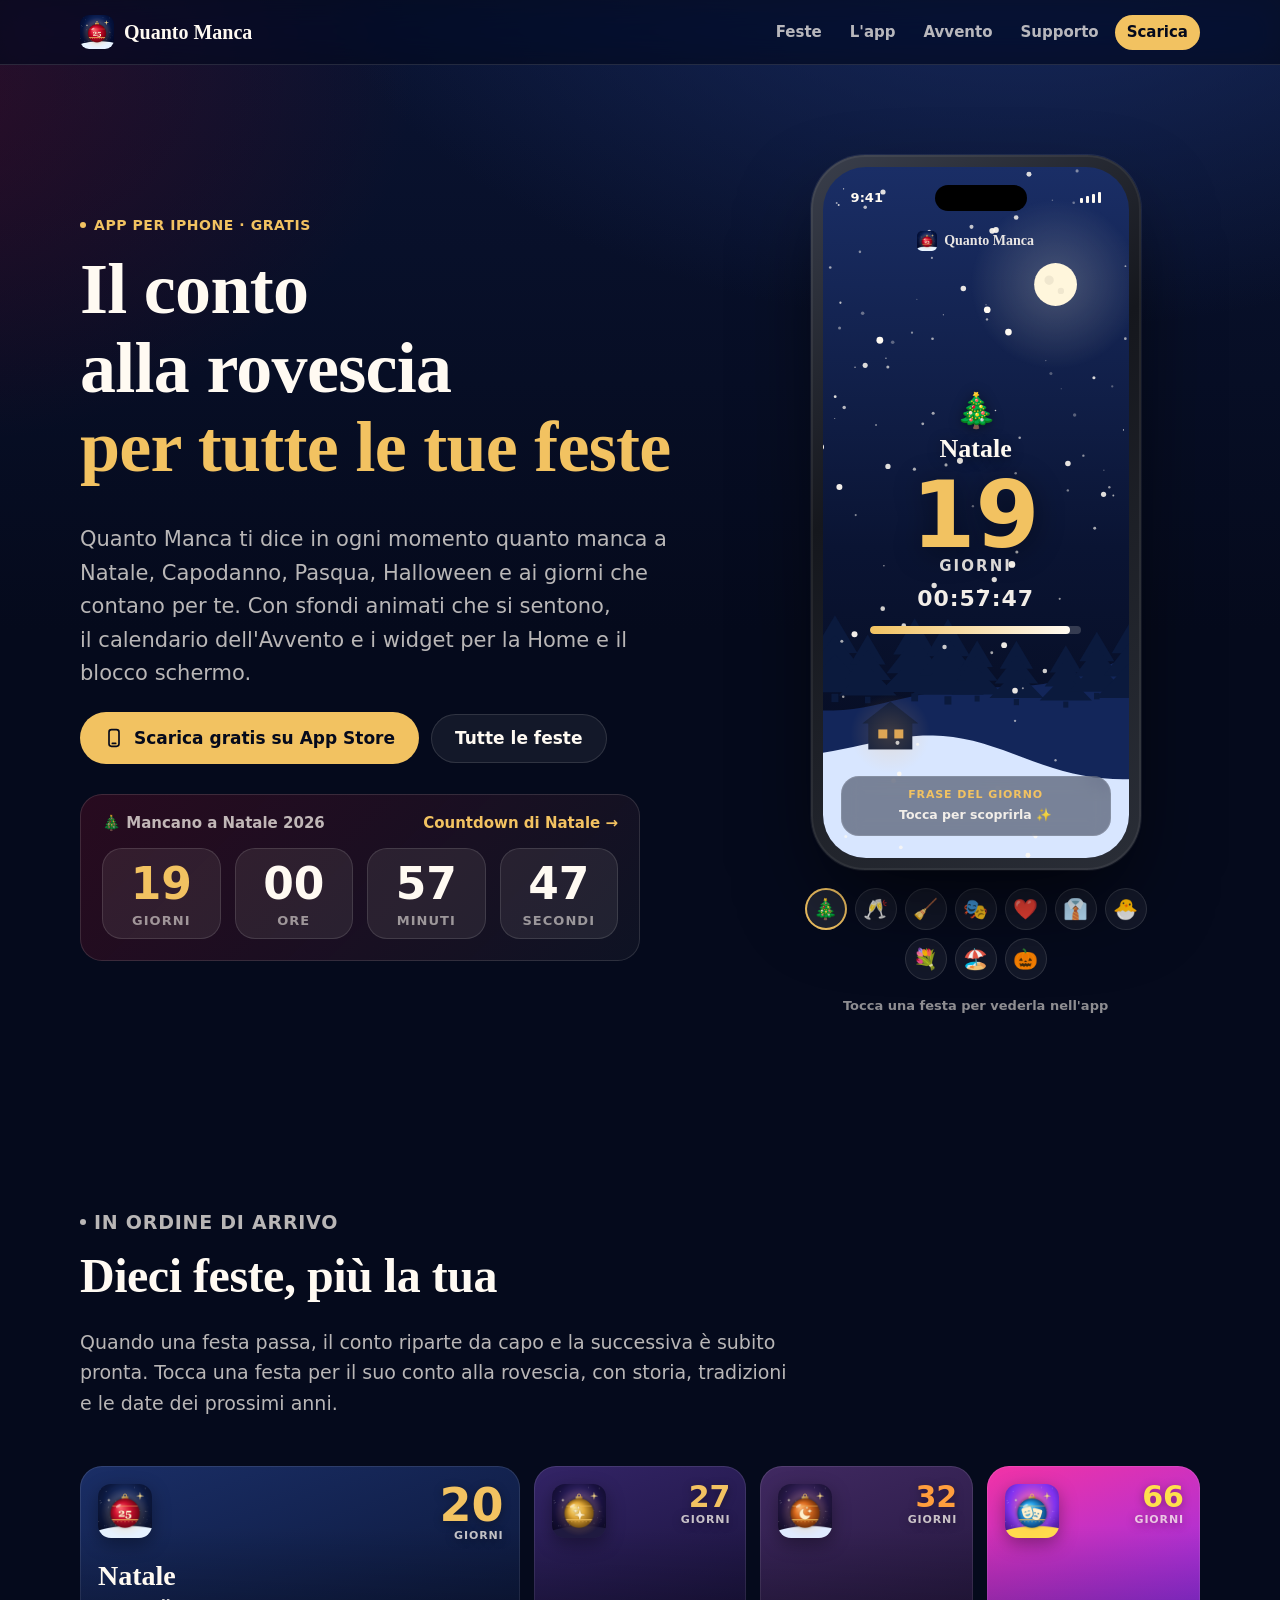
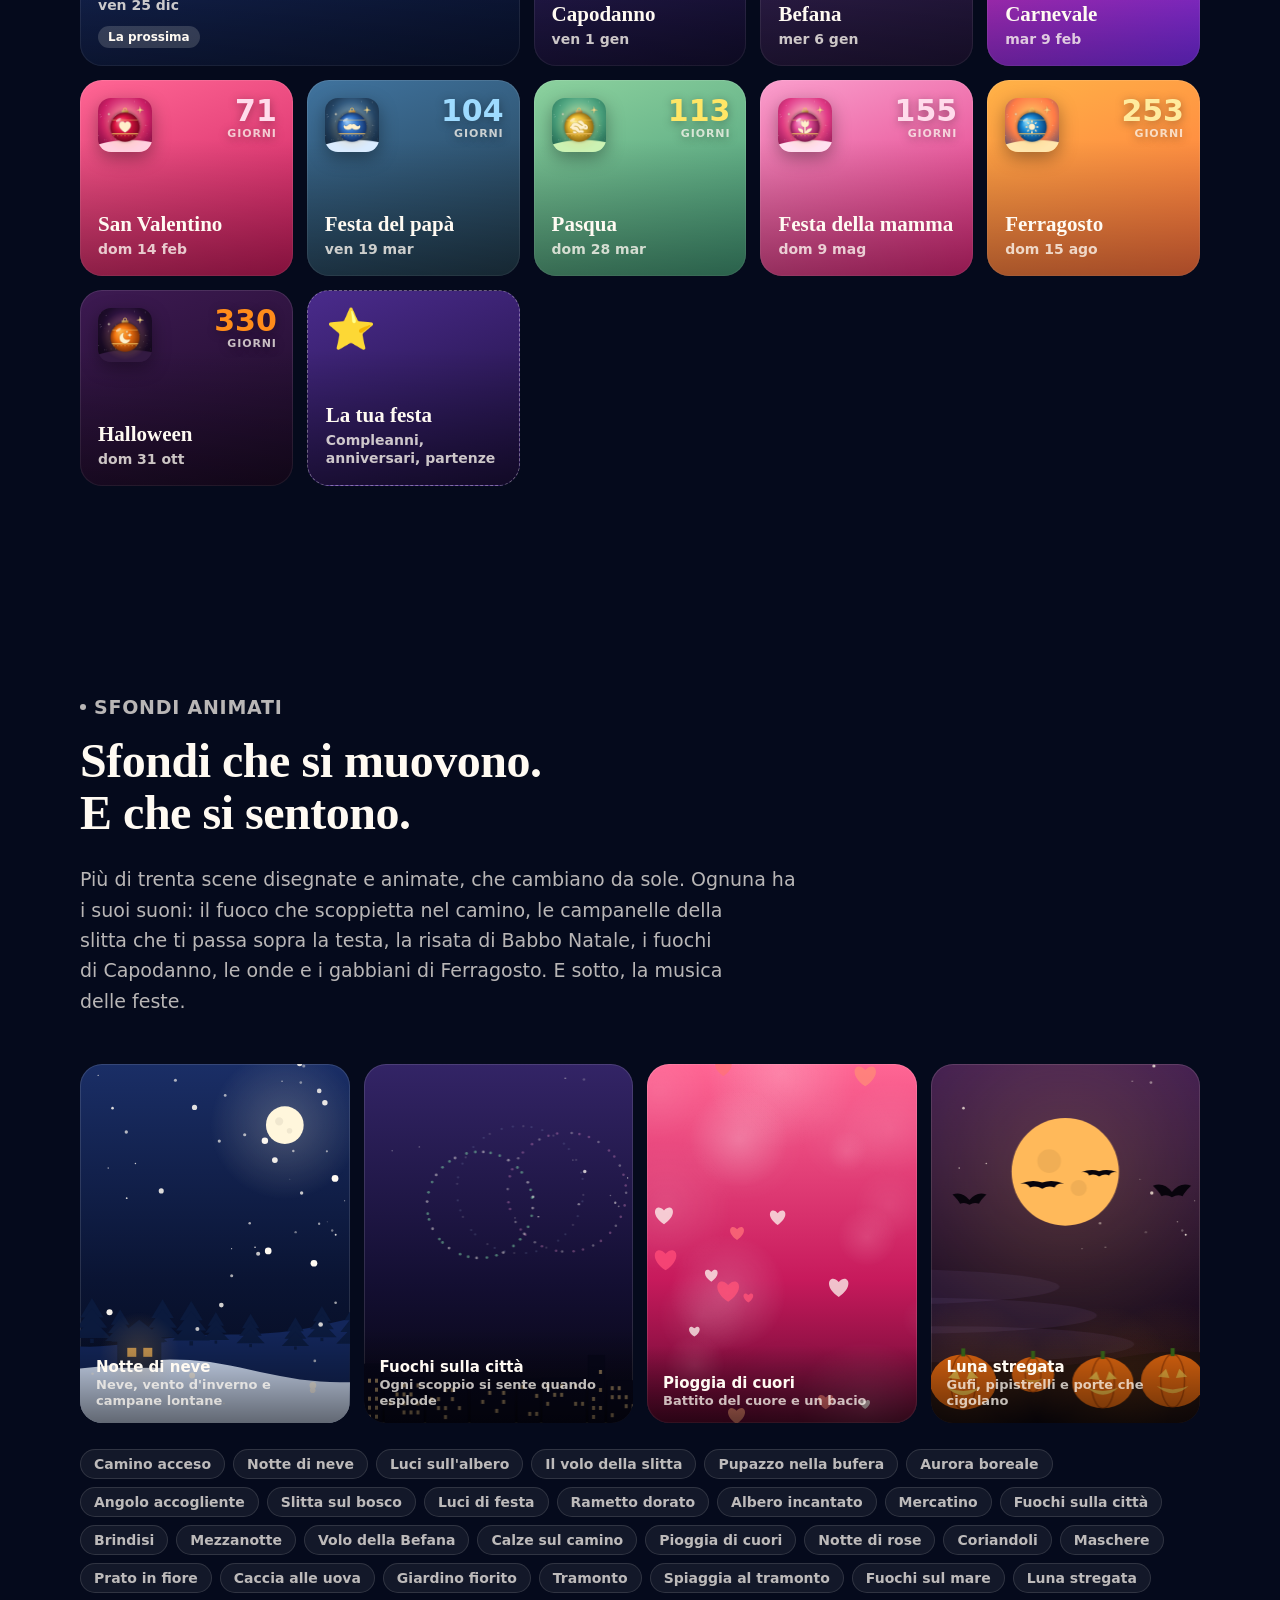
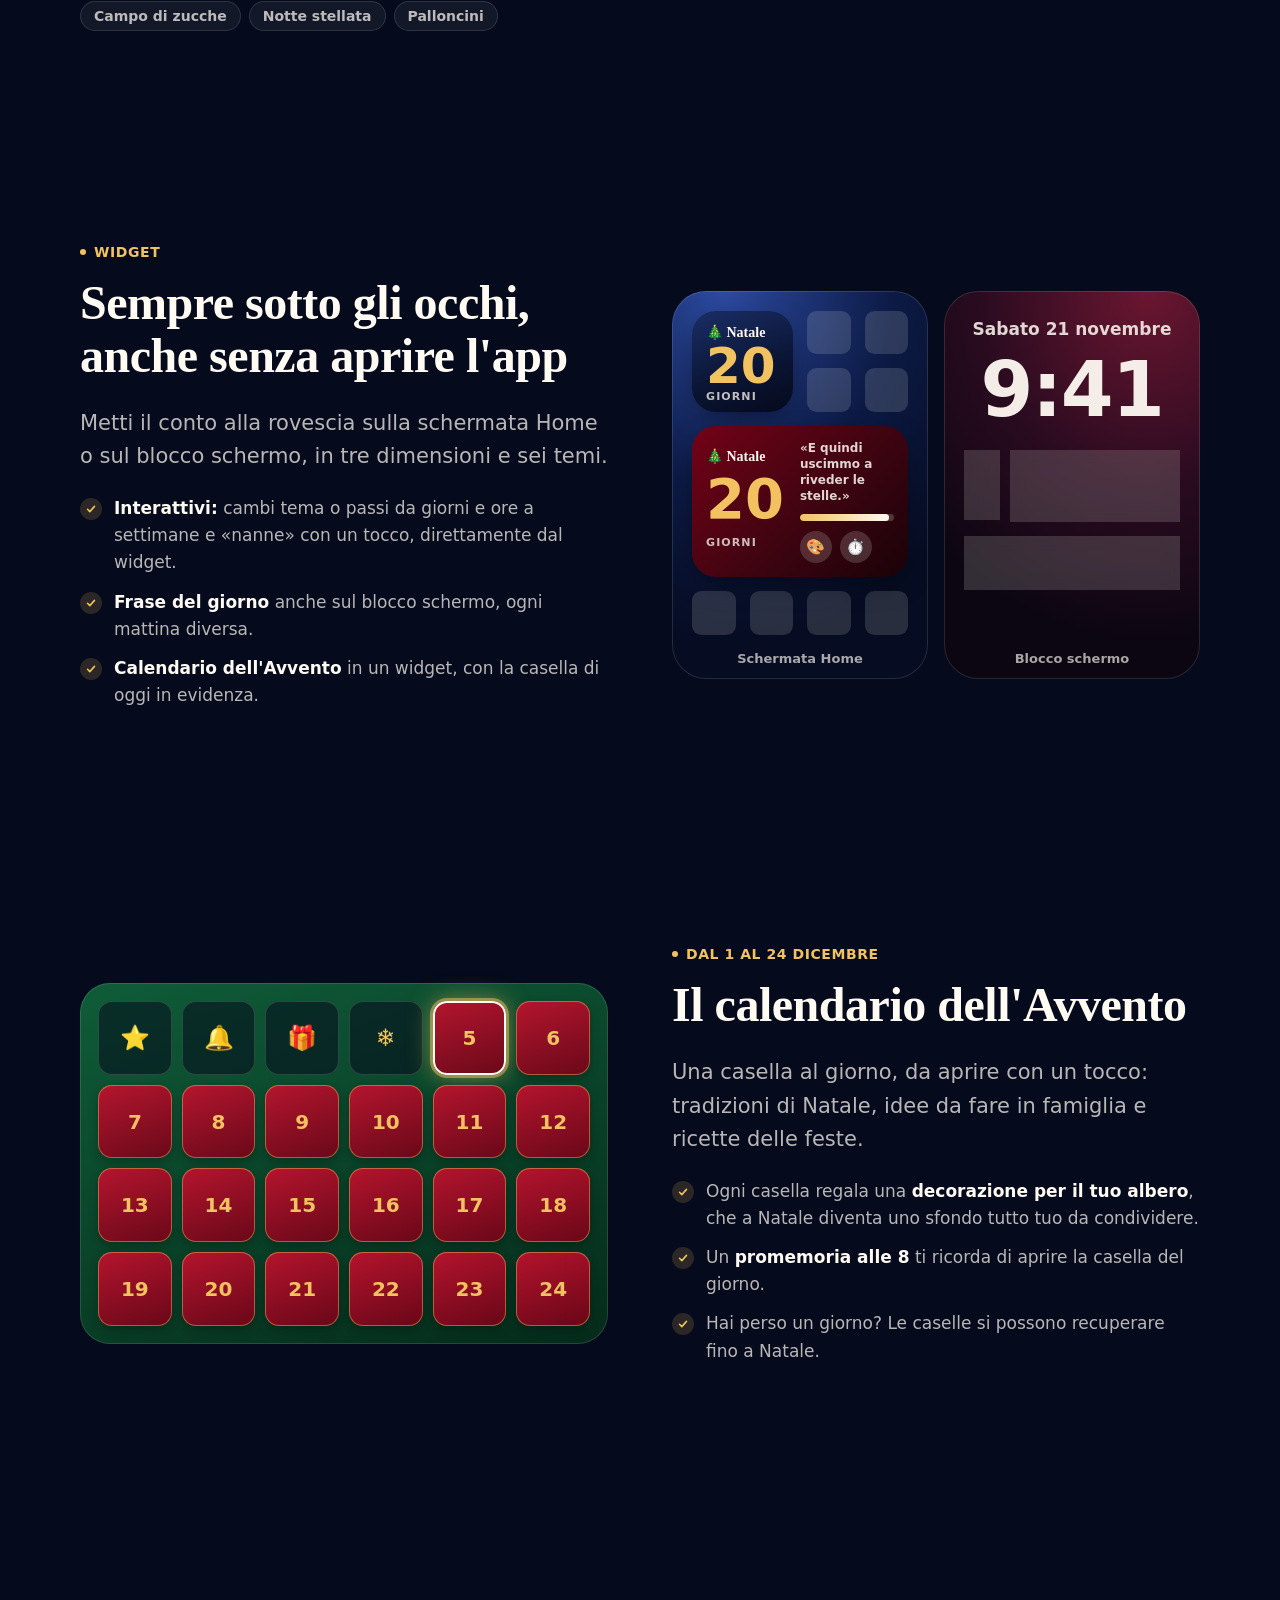
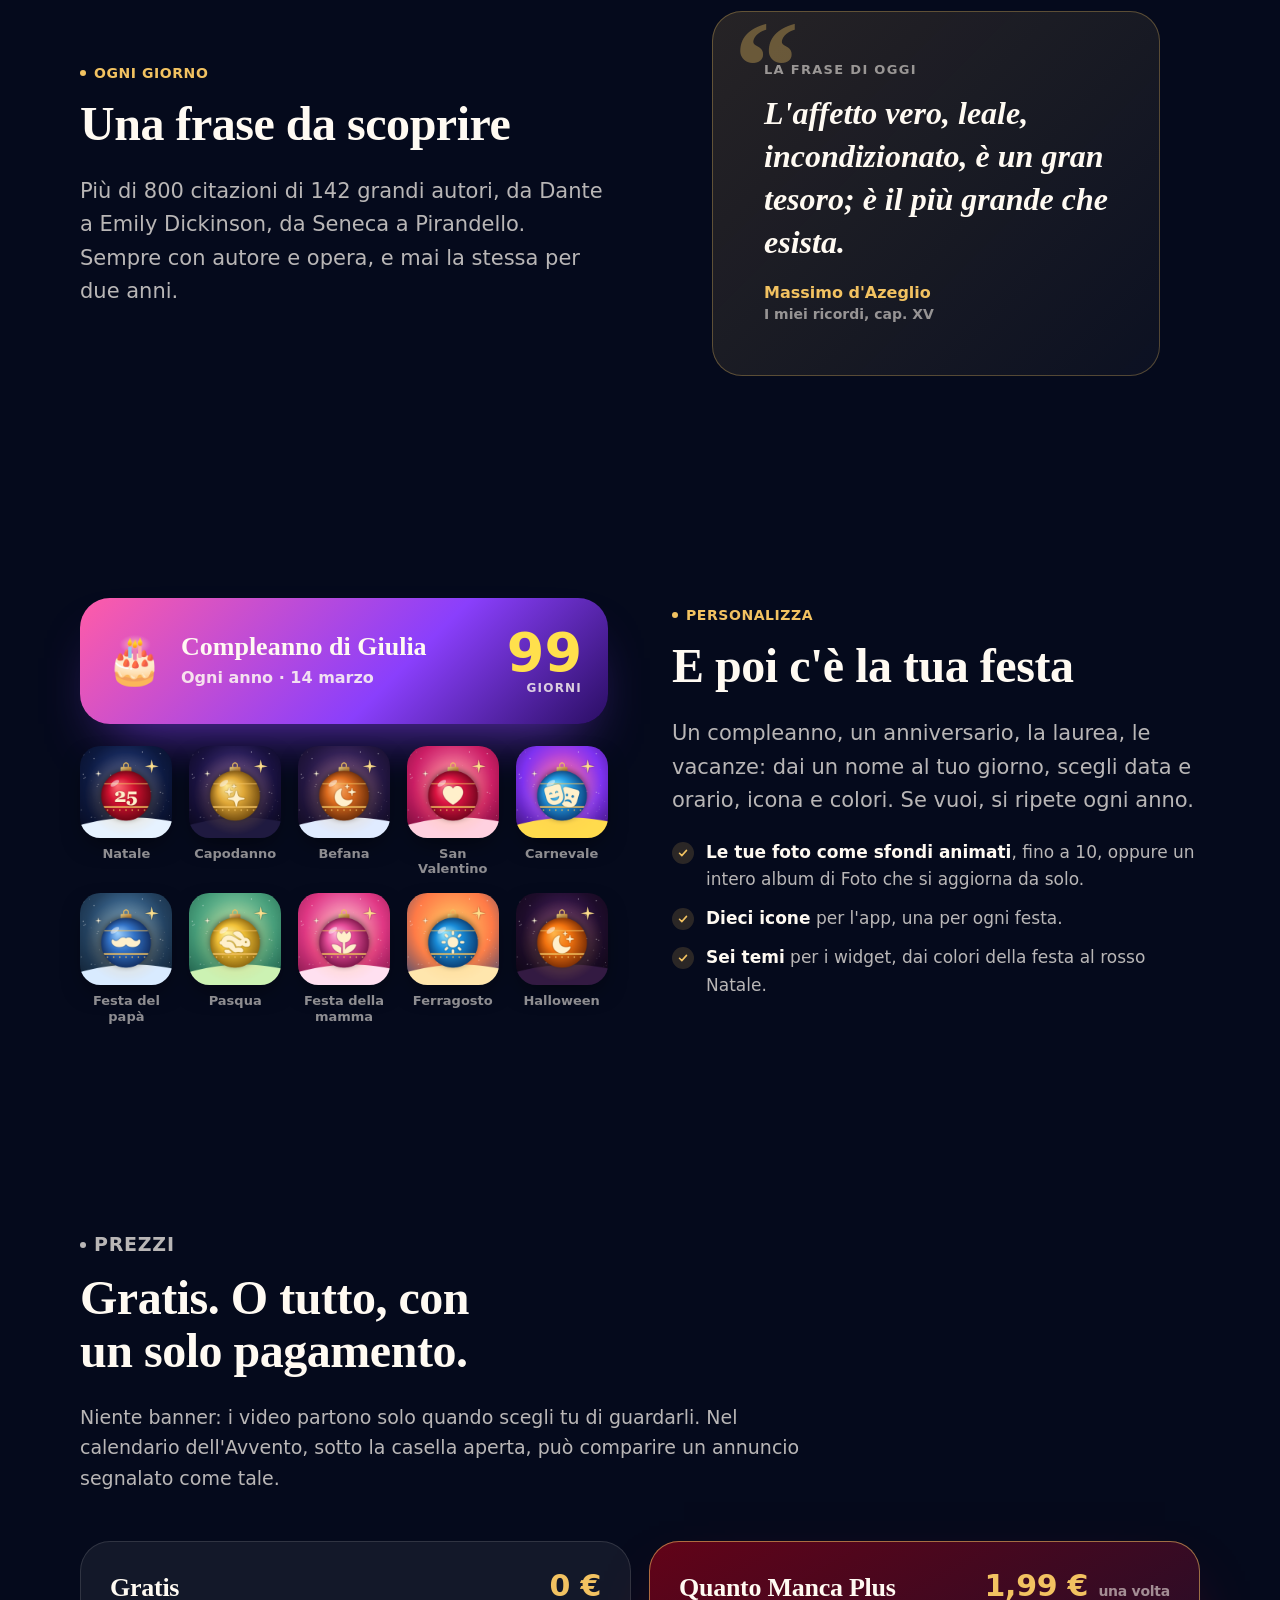
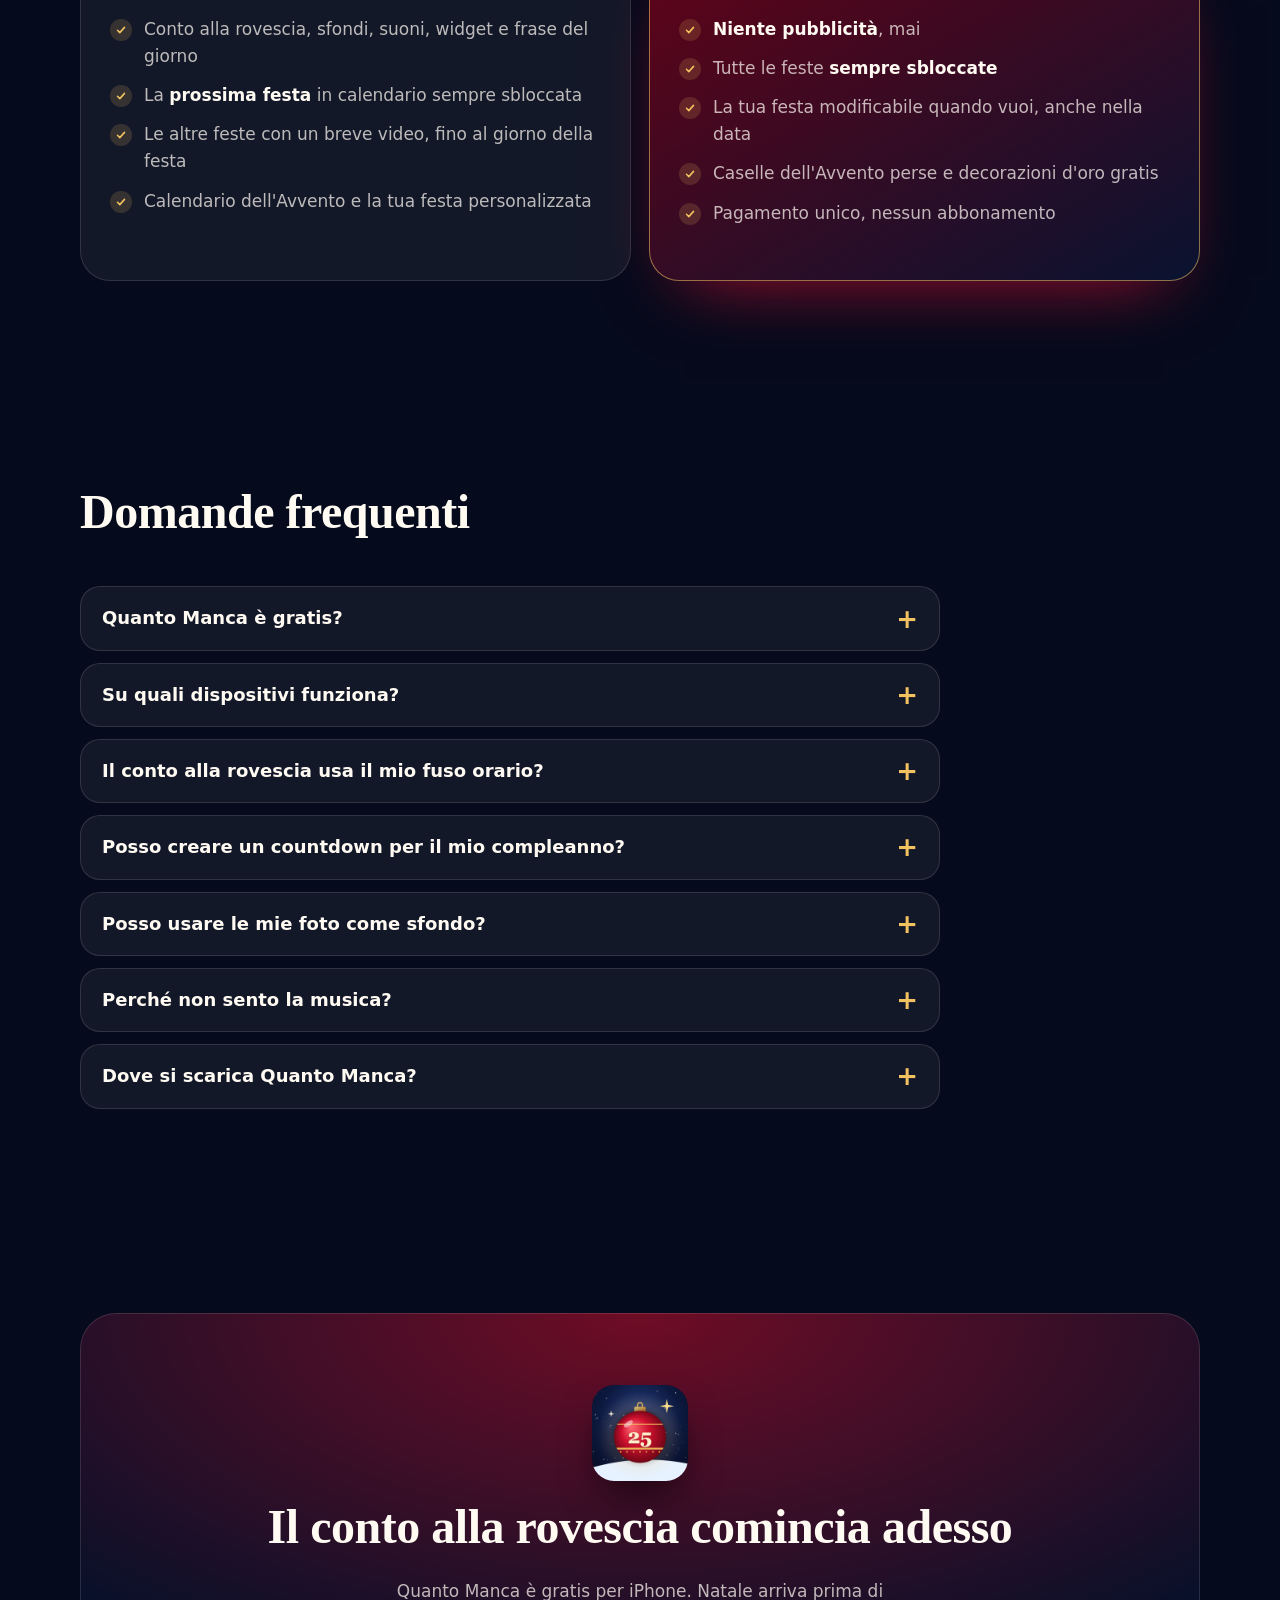
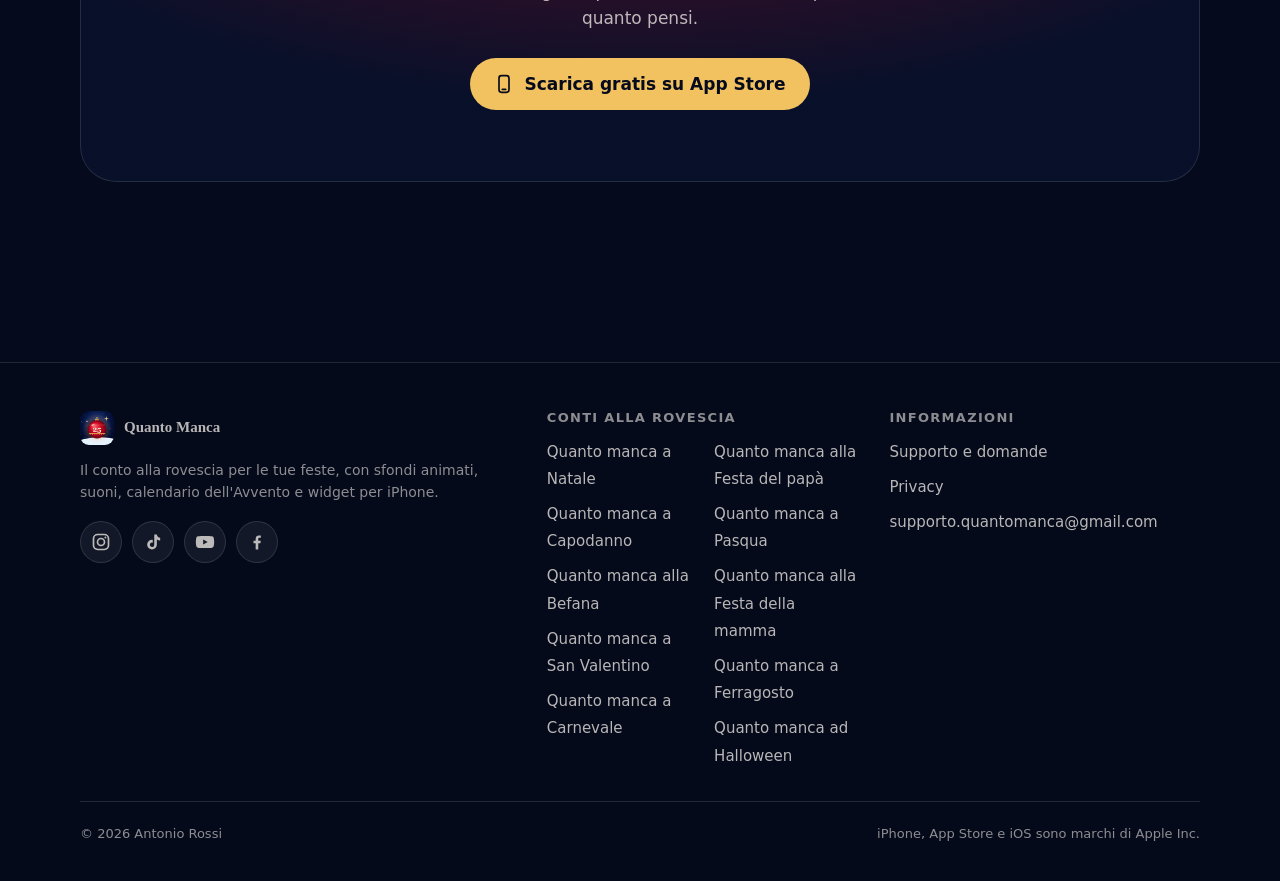
==== index.html @ b4b97dbb "Aggiorna le date delle feste" ====
<!doctype html>
<html lang="it" class="no-js">
<head>
<meta charset="utf-8">
<meta name="viewport" content="width=device-width, initial-scale=1, viewport-fit=cover">
<title>Quanto Manca – Il countdown per Natale e le feste, per iPhone</title>
<meta name="description" content="Quanto manca a Natale? Il conto alla rovescia live per Natale e le tue feste, con sfondi animati, calendario dell&#x27;Avvento e widget per iPhone.">
<link rel="canonical" href="https://quantomanca.github.io/">
<meta name="robots" content="index, follow, max-image-preview:large">
<meta name="author" content="Antonio Rossi">
<meta name="theme-color" content="#0A1433">
<meta name="apple-itunes-app" content="app-id=6830202016">
<meta name="google-site-verification" content="HgXmCohtSAiCg1BIhbC1oZsY2eEsGnpHBuj6DyZ_4ww">
<meta property="og:type" content="website">
<meta property="og:site_name" content="Quanto Manca">
<meta property="og:locale" content="it_IT">
<meta property="og:title" content="Quanto Manca – Il countdown per Natale e le feste, per iPhone">
<meta property="og:description" content="Quanto manca a Natale? Il conto alla rovescia live per Natale e le tue feste, con sfondi animati, calendario dell&#x27;Avvento e widget per iPhone.">
<meta property="og:url" content="https://quantomanca.github.io/">
<meta property="og:image" content="https://quantomanca.github.io/assets/og/home.jpg">
<meta property="og:image:width" content="1200">
<meta property="og:image:height" content="630">
<meta property="og:image:alt" content="Quanto Manca, il conto alla rovescia per le tue feste">
<meta name="twitter:card" content="summary_large_image">
<meta name="twitter:title" content="Quanto Manca – Il countdown per Natale e le feste, per iPhone">
<meta name="twitter:description" content="Quanto manca a Natale? Il conto alla rovescia live per Natale e le tue feste, con sfondi animati, calendario dell&#x27;Avvento e widget per iPhone.">
<meta name="twitter:image" content="https://quantomanca.github.io/assets/og/home.jpg">
<link rel="icon" href="/favicon.ico" sizes="48x48">
<link rel="icon" href="/assets/favicon-32.png" type="image/png" sizes="32x32">
<link rel="apple-touch-icon" href="/apple-touch-icon.png">
<link rel="manifest" href="/site.webmanifest">
<link rel="stylesheet" href="/assets/site.css?v=5">
<script src="/assets/site.js?v=5" defer></script>
<script type="application/ld+json">{"@context": "https://schema.org", "@type": "WebSite", "name": "Quanto Manca", "url": "https://quantomanca.github.io/", "inLanguage": "it-IT"}</script>
<script type="application/ld+json">{"@context": "https://schema.org", "@type": "Organization", "name": "Quanto Manca", "url": "https://quantomanca.github.io/", "logo": "https://quantomanca.github.io/assets/icons/app-512.png", "email": "supporto.quantomanca@gmail.com", "sameAs": ["https://www.instagram.com/quantomanca.app/", "https://www.tiktok.com/@quantomanca.app", "https://www.youtube.com/@quantomanca_app", "https://www.facebook.com/profile.php?id=61596268028960"]}</script>
<script type="application/ld+json">{"@context": "https://schema.org", "@type": "MobileApplication", "name": "Quanto Manca", "description": "Conto alla rovescia per Natale e tutte le feste, con sfondi animati e suoni, calendario dell'Avvento, frase del giorno e widget per la Home e il blocco schermo.", "operatingSystem": "iOS 17.0 o successivo", "applicationCategory": "LifestyleApplication", "inLanguage": "it", "image": "https://quantomanca.github.io/icon.png", "url": "https://quantomanca.github.io/", "author": {"@type": "Person", "name": "Antonio Rossi"}, "offers": {"@type": "Offer", "price": "0", "priceCurrency": "EUR"}, "downloadUrl": "https://apps.apple.com/it/app/quanto-manca-countdown-feste/id6830202016", "installUrl": "https://apps.apple.com/it/app/quanto-manca-countdown-feste/id6830202016"}</script>
<script type="application/ld+json">{"@context": "https://schema.org", "@type": "FAQPage", "mainEntity": [{"@type": "Question", "name": "Quanto Manca è gratis?", "acceptedAnswer": {"@type": "Answer", "text": "Sì. L'app si scarica gratis e la prossima festa in calendario è sempre sbloccata. Le altre feste si sbloccano con un breve video facoltativo, valido fino al giorno della festa. Con Quanto Manca Plus, a 1,99 € una volta sola, togli la pubblicità e sblocchi tutto per sempre."}}, {"@type": "Question", "name": "Su quali dispositivi funziona?", "acceptedAnswer": {"@type": "Answer", "text": "Su iPhone con iOS 17 o successivo, con i widget per la schermata Home e per il blocco schermo."}}, {"@type": "Question", "name": "Il conto alla rovescia usa il mio fuso orario?", "acceptedAnswer": {"@type": "Answer", "text": "Sì: il conto alla rovescia arriva alla mezzanotte del giorno di festa nel fuso orario del tuo iPhone, ovunque ti trovi. Lo stesso vale per i conti alla rovescia di questo sito."}}, {"@type": "Question", "name": "Posso creare un countdown per il mio compleanno?", "acceptedAnswer": {"@type": "Answer", "text": "Sì, con la tua festa personalizzata: scegli nome, data e, se vuoi, l'orario preciso, poi icona e colori. Può ripetersi ogni anno, perfetta per compleanni e anniversari."}}, {"@type": "Question", "name": "Posso usare le mie foto come sfondo?", "acceptedAnswer": {"@type": "Answer", "text": "Sì: puoi scegliere fino a 10 foto oppure un intero album di Foto, e decidere se far ruotare i tuoi sfondi, quelli dell'app o tutti insieme. Le foto restano sul tuo iPhone."}}, {"@type": "Question", "name": "Perché non sento la musica?", "acceptedAnswer": {"@type": "Answer", "text": "Quanto Manca rispetta l'interruttore silenzioso dell'iPhone: disattiva la modalità silenziosa e alza il volume. Musica e suoni si possono anche regolare dalle impostazioni dell'app."}}, {"@type": "Question", "name": "Dove si scarica Quanto Manca?", "acceptedAnswer": {"@type": "Answer", "text": "Quanto Manca è disponibile gratis su App Store per iPhone con iOS 17 o successivo: cerca «Quanto Manca» o usa il pulsante qui sopra."}}]}</script>
</head>
<body>
<a class="skip" href="#contenuto">Vai al contenuto</a>
<header class="site-header">
<div class="wrap">
<a class="logo" href="/" aria-label="Quanto Manca, pagina iniziale"><img src="/assets/icons/app-64.png" alt="" width="34" height="34">Quanto Manca</a>
<nav class="site-nav" aria-label="Principale">
<a href="/#feste">Feste</a>
<a href="/#app">L'app</a>
<a href="/#avvento">Avvento</a>
<a href="/supporto.html">Supporto</a>
<a class="nav-cta" href="/#scarica">Scarica</a>
</nav>
</div>
</header>
<main id="contenuto">
<section class="hero">
<div class="wrap">
<div>
<p class="eyebrow"><span class="dot"></span>App per iPhone · Gratis</p>
<h1>Il conto alla rovescia <span class="hl">per tutte le tue feste</span></h1>
<p class="lead">Quanto Manca ti dice in ogni momento quanto manca a Natale, Capodanno, Pasqua, Halloween e ai giorni che contano per te. Con sfondi animati che si sentono, il calendario dell'Avvento e i widget per la Home e il blocco schermo.</p>
<div class="btn-row" id="scarica"><a class="btn btn-primary " href="https://apps.apple.com/app/apple-store/id6830202016?pt=128950161&amp;ct=sito&amp;mt=8"><svg viewBox="0 0 24 24" aria-hidden="true"><rect x="6" y="2" width="12" height="20" rx="3" fill="none" stroke="currentColor" stroke-width="2"/><path d="M10 18.5h4" stroke="currentColor" stroke-width="2" stroke-linecap="round"/></svg>Scarica gratis su App Store</a><a class="btn btn-ghost" href="#feste">Tutte le feste</a></div>
<div class="hero-card" data-countdown="fixed:12:25" style="--accent:#F2C261">
<div class="hero-card-title"><span>🎄 Mancano a Natale <span data-next-year>2026</span></span><a href="/quanto-manca-a-natale/">Countdown di Natale →</a></div>
<div class="countdown" role="timer" aria-live="off">
<div class="unit"><span class="num" data-u="d">–</span><span class="lbl">giorni</span></div>
<div class="unit"><span class="num" data-u="h">–</span><span class="lbl">ore</span></div>
<div class="unit"><span class="num" data-u="m">–</span><span class="lbl">minuti</span></div>
<div class="unit"><span class="num" data-u="s">–</span><span class="lbl">secondi</span></div>
</div>
<p class="countdown-today">Buon Natale! 🎄</p>
</div>
</div>
<div class="hero-visual">
<div class="phone" data-phone data-countdown="fixed:12:25" style="--c1:#1A2E66;--c2:#0A1433;--c3:#050A1C;--accent:#F2C261">
<div class="phone-screen">
<canvas data-scene="snow" data-accent="#F2C261" aria-hidden="true"></canvas>
<div class="phone-ui" aria-hidden="true">
<div class="phone-status"><span>9:41</span><span class="island"></span><span class="bars"><i style="height:5px"></i><i style="height:7px"></i><i style="height:9px"></i><i style="height:11px"></i></span></div>
<div class="phone-brand"><img src="/assets/icons/app-64.png" alt="" width="20" height="20">Quanto Manca</div>
<div class="phone-holiday"><span class="em" data-demo-emoji>🎄</span><span data-demo-name>Natale</span></div>
<div class="phone-days" data-u="d">–</div>
<div class="phone-days-lbl">giorni</div>
<div class="phone-hms"><span data-u="h">00</span>:<span data-u="m">00</span>:<span data-u="s">00</span></div>
<div class="phone-bar"><i data-progress></i></div>
<div class="phone-quote"><b>Frase del giorno</b>Tocca per scoprirla ✨</div>
</div>
</div>
</div>
<div class="demo-chips" role="group" aria-label="Prova le feste">
<button type="button" data-demo="natale" aria-pressed="true" aria-label="Natale">🎄</button>
<button type="button" data-demo="capodanno" aria-pressed="false" aria-label="Capodanno">🥂</button>
<button type="button" data-demo="befana" aria-pressed="false" aria-label="Befana">🧹</button>
<button type="button" data-demo="carnevale" aria-pressed="false" aria-label="Carnevale">🎭</button>
<button type="button" data-demo="san-valentino" aria-pressed="false" aria-label="San Valentino">❤️</button>
<button type="button" data-demo="festa-del-papa" aria-pressed="false" aria-label="Festa del papà">👔</button>
<button type="button" data-demo="pasqua" aria-pressed="false" aria-label="Pasqua">🐣</button>
<button type="button" data-demo="festa-della-mamma" aria-pressed="false" aria-label="Festa della mamma">💐</button>
<button type="button" data-demo="ferragosto" aria-pressed="false" aria-label="Ferragosto">🏖️</button>
<button type="button" data-demo="halloween" aria-pressed="false" aria-label="Halloween">🎃</button>
</div>
<p class="demo-caption">Tocca una festa per vederla nell'app</p>
</div>
</div>
</section>

<section class="section" id="feste">
<div class="wrap">
<div class="section-head reveal">
<p class="eyebrow"><span class="dot"></span>In ordine di arrivo</p>
<h2>Dieci feste, più la tua</h2>
<p>Quando una festa passa, il conto riparte da capo e la successiva è subito pronta. Tocca una festa per il suo conto alla rovescia, con storia, tradizioni e le date dei prossimi anni.</p>
</div>
<div class="holiday-grid" data-sort>
<a class="holiday-card is-next" href="/quanto-manca-a-natale/" style="--c1:#1A2E66;--c2:#0A1433;--c3:#050A1C;--accent:#F2C261" data-rule="fixed:12:25">
<img src="/assets/icons/natale.png" alt="" width="54" height="54" loading="lazy">
<span class="hc-days" data-days-to="fixed:12:25"><span data-n>34</span><small data-l>giorni</small></span>
<span class="hc-name">Natale</span>
<span class="hc-date" data-date-of="fixed:12:25">ven 25 dic</span>
<span class="hc-badge">La prossima</span>
</a>
<a class="holiday-card" href="/quanto-manca-a-capodanno/" style="--c1:#332466;--c2:#140F33;--c3:#05050F;--accent:#F2C261" data-rule="fixed:1:1">
<img src="/assets/icons/capodanno.png" alt="" width="54" height="54" loading="lazy">
<span class="hc-days" data-days-to="fixed:1:1"><span data-n>41</span><small data-l>giorni</small></span>
<span class="hc-name">Capodanno</span>
<span class="hc-date" data-date-of="fixed:1:1">ven 1 gen</span>
<span class="hc-badge" hidden>La prossima</span>
</a>
<a class="holiday-card" href="/quanto-manca-alla-befana/" style="--c1:#402961;--c2:#1F1438;--c3:#0A0814;--accent:#FF9E3D" data-rule="fixed:1:6">
<img src="/assets/icons/befana.png" alt="" width="54" height="54" loading="lazy">
<span class="hc-days" data-days-to="fixed:1:6"><span data-n>46</span><small data-l>giorni</small></span>
<span class="hc-name">Befana</span>
<span class="hc-date" data-date-of="fixed:1:6">mer 6 gen</span>
<span class="hc-badge" hidden>La prossima</span>
</a>
<a class="holiday-card" href="/quanto-manca-a-carnevale/" style="--c1:#F233A6;--c2:#7A2EF7;--c3:#290A4C;--accent:#FFE04C" data-rule="easter:-47">
<img src="/assets/icons/carnevale.png" alt="" width="54" height="54" loading="lazy">
<span class="hc-days" data-days-to="easter:-47"><span data-n>80</span><small data-l>giorni</small></span>
<span class="hc-name">Carnevale</span>
<span class="hc-date" data-date-of="easter:-47">mar 9 feb</span>
<span class="hc-badge" hidden>La prossima</span>
</a>
<a class="holiday-card" href="/quanto-manca-a-san-valentino/" style="--c1:#FF6694;--c2:#C71A5C;--c3:#5C082E;--accent:#FFDBEB" data-rule="fixed:2:14">
<img src="/assets/icons/san-valentino.png" alt="" width="54" height="54" loading="lazy">
<span class="hc-days" data-days-to="fixed:2:14"><span data-n>85</span><small data-l>giorni</small></span>
<span class="hc-name">San Valentino</span>
<span class="hc-date" data-date-of="fixed:2:14">dom 14 feb</span>
<span class="hc-badge" hidden>La prossima</span>
</a>
<a class="holiday-card" href="/quanto-manca-alla-festa-del-papa/" style="--c1:#40739E;--c2:#213B4C;--c3:#0F1F29;--accent:#9EDBFF" data-rule="fixed:3:19">
<img src="/assets/icons/festa-del-papa.png" alt="" width="54" height="54" loading="lazy">
<span class="hc-days" data-days-to="fixed:3:19"><span data-n>118</span><small data-l>giorni</small></span>
<span class="hc-name">Festa del papà</span>
<span class="hc-date" data-date-of="fixed:3:19">ven 19 mar</span>
<span class="hc-badge" hidden>La prossima</span>
</a>
<a class="holiday-card" href="/quanto-manca-a-pasqua/" style="--c1:#8CD19E;--c2:#409473;--c3:#144C3D;--accent:#FFE666" data-rule="easter:0">
<img src="/assets/icons/pasqua.png" alt="" width="54" height="54" loading="lazy">
<span class="hc-days" data-days-to="easter:0"><span data-n>127</span><small data-l>giorni</small></span>
<span class="hc-name">Pasqua</span>
<span class="hc-date" data-date-of="easter:0">dom 28 mar</span>
<span class="hc-badge" hidden>La prossima</span>
</a>
<a class="holiday-card" href="/quanto-manca-alla-festa-della-mamma/" style="--c1:#FA9ECC;--c2:#DB2678;--c3:#6B0F3B;--accent:#FFDBEB" data-rule="nth:5:6:2">
<img src="/assets/icons/festa-della-mamma.png" alt="" width="54" height="54" loading="lazy">
<span class="hc-days" data-days-to="nth:5:6:2"><span data-n>169</span><small data-l>giorni</small></span>
<span class="hc-name">Festa della mamma</span>
<span class="hc-date" data-date-of="nth:5:6:2">dom 9 mag</span>
<span class="hc-badge" hidden>La prossima</span>
</a>
<a class="holiday-card" href="/quanto-manca-a-ferragosto/" style="--c1:#FFB247;--c2:#FF703D;--c3:#1F3D73;--accent:#FFEB9E" data-rule="fixed:8:15">
<img src="/assets/icons/ferragosto.png" alt="" width="54" height="54" loading="lazy">
<span class="hc-days" data-days-to="fixed:8:15"><span data-n>267</span><small data-l>giorni</small></span>
<span class="hc-name">Ferragosto</span>
<span class="hc-date" data-date-of="fixed:8:15">dom 15 ago</span>
<span class="hc-badge" hidden>La prossima</span>
</a>
<a class="holiday-card" href="/quanto-manca-ad-halloween/" style="--c1:#3D1A52;--c2:#1A0A24;--c3:#0A050F;--accent:#FF8C1A" data-rule="fixed:10:31">
<img src="/assets/icons/halloween.png" alt="" width="54" height="54" loading="lazy">
<span class="hc-days" data-days-to="fixed:10:31"><span data-n>344</span><small data-l>giorni</small></span>
<span class="hc-name">Halloween</span>
<span class="hc-date" data-date-of="fixed:10:31">dom 31 ott</span>
<span class="hc-badge" hidden>La prossima</span>
</a>
<a class="holiday-card custom" href="#tua-festa">
<span style="font-size:40px;line-height:1;margin-bottom:auto">⭐️</span>
<span class="hc-name">La tua festa</span>
<span class="hc-date">Compleanni, anniversari, partenze</span>
</a>
</div>
</div>
</section>

<section class="section" id="app">
<div class="wrap">
<div class="section-head reveal">
<p class="eyebrow"><span class="dot"></span>Sfondi animati</p>
<h2>Sfondi che si muovono. E che si sentono.</h2>
<p>Più di trenta scene disegnate e animate, che cambiano da sole. Ognuna ha i suoi suoni: il fuoco che scoppietta nel camino, le campanelle della slitta che ti passa sopra la testa, la risata di Babbo Natale, i fuochi di Capodanno, le onde e i gabbiani di Ferragosto. E sotto, la musica delle feste.</p>
</div>
<div class="scene-tiles">
<figure class="scene-tile reveal" style="--c1:#1A2E66;--c2:#0A1433;--c3:#050A1C;--accent:#F2C261"><canvas data-scene="snow" data-accent="#F2C261" aria-hidden="true"></canvas><figcaption>Notte di neve<span>Neve, vento d&#x27;inverno e campane lontane</span></figcaption></figure>
<figure class="scene-tile reveal" style="--c1:#332466;--c2:#140F33;--c3:#05050F;--accent:#F2C261"><canvas data-scene="fireworks" data-accent="#F2C261" aria-hidden="true"></canvas><figcaption>Fuochi sulla città<span>Ogni scoppio si sente quando esplode</span></figcaption></figure>
<figure class="scene-tile reveal" style="--c1:#FF6694;--c2:#C71A5C;--c3:#5C082E;--accent:#FFDBEB"><canvas data-scene="hearts" data-accent="#FFDBEB" aria-hidden="true"></canvas><figcaption>Pioggia di cuori<span>Battito del cuore e un bacio</span></figcaption></figure>
<figure class="scene-tile reveal" style="--c1:#3D1A52;--c2:#1A0A24;--c3:#0A050F;--accent:#FF8C1A"><canvas data-scene="halloween" data-accent="#FF8C1A" aria-hidden="true"></canvas><figcaption>Luna stregata<span>Gufi, pipistrelli e porte che cigolano</span></figcaption></figure>
</div>
<ul class="chips reveal" aria-label="Alcuni degli sfondi">
<li>Camino acceso</li>
<li>Notte di neve</li>
<li>Luci sull&#x27;albero</li>
<li>Il volo della slitta</li>
<li>Pupazzo nella bufera</li>
<li>Aurora boreale</li>
<li>Angolo accogliente</li>
<li>Slitta sul bosco</li>
<li>Luci di festa</li>
<li>Rametto dorato</li>
<li>Albero incantato</li>
<li>Mercatino</li>
<li>Fuochi sulla città</li>
<li>Brindisi</li>
<li>Mezzanotte</li>
<li>Volo della Befana</li>
<li>Calze sul camino</li>
<li>Pioggia di cuori</li>
<li>Notte di rose</li>
<li>Coriandoli</li>
<li>Maschere</li>
<li>Prato in fiore</li>
<li>Caccia alle uova</li>
<li>Giardino fiorito</li>
<li>Tramonto</li>
<li>Spiaggia al tramonto</li>
<li>Fuochi sul mare</li>
<li>Luna stregata</li>
<li>Campo di zucche</li>
<li>Notte stellata</li>
<li>Palloncini</li>
</ul>
</div>
</section>

<section class="section" id="widget">
<div class="wrap split">
<div class="reveal">
<p class="eyebrow"><span class="dot"></span>Widget</p>
<h2>Sempre sotto gli occhi, anche senza aprire l'app</h2>
<p class="lead">Metti il conto alla rovescia sulla schermata Home o sul blocco schermo, in tre dimensioni e sei temi.</p>
<ul class="checks">
<li><strong>Interattivi:</strong> cambi tema o passi da giorni e ore a settimane e «nanne» con un tocco, direttamente dal widget.</li>
<li><strong>Frase del giorno</strong> anche sul blocco schermo, ogni mattina diversa.</li>
<li><strong>Calendario dell'Avvento</strong> in un widget, con la casella di oggi in evidenza.</li>
</ul>
</div>
<div class="widget-stage reveal" data-countdown="fixed:12:25">
<div class="wall wall-home" aria-hidden="true">
<div class="home-grid">
<div class="w w-small"><span class="w-name">🎄 Natale</span><span class="w-days" data-days-left>–</span><span class="w-lbl">giorni</span></div>
<div class="app-dot"></div><div class="app-dot"></div><div class="app-dot"></div><div class="app-dot"></div>
<div class="w w-medium"><div><span class="w-name">🎄 Natale</span><div class="w-days" data-days-left>–</div><span class="w-lbl">giorni</span></div><div class="w-right"><div class="w-quote">«E quindi uscimmo a riveder le stelle.»</div><div class="w-bar"><i data-progress></i></div><div class="w-buttons"><span>🎨</span><span>⏱️</span></div></div></div>
<div class="app-dot"></div><div class="app-dot"></div><div class="app-dot"></div><div class="app-dot"></div>
</div>
<span class="wall-title">Schermata Home</span>
</div>
<div class="wall wall-lock" aria-hidden="true">
<div class="date">Sabato 21 novembre</div>
<div class="time">9:41</div>
<div class="lock-widgets">
<div class="lw lw-circle"><span><b data-days-left>–</b><small>giorni</small></span></div>
<div class="lw lw-rect">🎄 Natale<div class="big"><span data-days-left>–</span> giorni</div><div class="w-bar"><i data-progress></i></div></div>
</div>
<div class="lw lock-quote">«Oggi è sempre ancora.»<br><span style="opacity:.75;font-weight:600">Antonio Machado</span></div>
<span class="wall-title">Blocco schermo</span>
</div>
</div>
</div>
</section>

<section class="section" id="avvento">
<div class="wrap split reverse">
<div class="reveal">
<p class="eyebrow"><span class="dot"></span>Dal 1 al 24 dicembre</p>
<h2>Il calendario dell'Avvento</h2>
<p class="lead">Una casella al giorno, da aprire con un tocco: tradizioni di Natale, idee da fare in famiglia e ricette delle feste.</p>
<ul class="checks">
<li>Ogni casella regala una <strong>decorazione per il tuo albero</strong>, che a Natale diventa uno sfondo tutto tuo da condividere.</li>
<li>Un <strong>promemoria alle 8</strong> ti ricorda di aprire la casella del giorno.</li>
<li>Hai perso un giorno? Le caselle si possono recuperare fino a Natale.</li>
</ul>
</div>
<div class="advent reveal" data-advent aria-label="Esempio di calendario dell'Avvento" role="img">
<div class="door open" data-n="1" data-ornament="⭐️">⭐️</div>
<div class="door open" data-n="2" data-ornament="🔔">🔔</div>
<div class="door open" data-n="3" data-ornament="🎁">🎁</div>
<div class="door gold" data-n="4" data-ornament="❄️">❄️</div>
<div class="door open" data-n="5" data-ornament="🕯️">🕯️</div>
<div class="door open" data-n="6" data-ornament="🍪">🍪</div>
<div class="door open" data-n="7" data-ornament="🦌">🦌</div>
<div class="door open" data-n="8" data-ornament="🧦">🧦</div>
<div class="door open" data-n="9" data-ornament="🎀">🎀</div>
<div class="door today" data-n="10" data-ornament="🍬">10</div>
<div class="door " data-n="11" data-ornament="☃️">11</div>
<div class="door " data-n="12" data-ornament="🌟">12</div>
<div class="door " data-n="13" data-ornament="🎄">13</div>
<div class="door " data-n="14" data-ornament="🧸">14</div>
<div class="door " data-n="15" data-ornament="🍊">15</div>
<div class="door " data-n="16" data-ornament="🪵">16</div>
<div class="door " data-n="17" data-ornament="🎶">17</div>
<div class="door " data-n="18" data-ornament="🛷">18</div>
<div class="door " data-n="19" data-ornament="🥨">19</div>
<div class="door " data-n="20" data-ornament="📯">20</div>
<div class="door " data-n="21" data-ornament="🕊️">21</div>
<div class="door " data-n="22" data-ornament="🌰">22</div>
<div class="door " data-n="23" data-ornament="💫">23</div>
<div class="door " data-n="24" data-ornament="🎅">24</div>
</div>
</div>
</section>

<section class="section" id="frase">
<div class="wrap split">
<div class="reveal">
<p class="eyebrow"><span class="dot"></span>Ogni giorno</p>
<h2>Una frase da scoprire</h2>
<p class="lead">Più di 800 citazioni di 142 grandi autori, da Dante a Emily Dickinson, da Seneca a Pirandello. Sempre con autore e opera, e mai la stessa per due anni.</p>
</div>
<figure class="quote-card reveal" data-quote>
<p class="q-label">La frase di oggi</p>
<blockquote data-q-text style="white-space:pre-line">È davvero grande chi, in mezzo alla ricchezza, sa vivere con semplicità.</blockquote>
<figcaption><span data-q-author>Seneca</span><cite data-q-source>Lettere a Lucilio, XX, 10</cite></figcaption>
</figure>
</div>
</section>

<section class="section" id="tua-festa">
<div class="wrap split reverse">
<div class="reveal">
<p class="eyebrow"><span class="dot"></span>Personalizza</p>
<h2>E poi c'è la tua festa</h2>
<p class="lead">Un compleanno, un anniversario, la laurea, le vacanze: dai un nome al tuo giorno, scegli data e orario, icona e colori. Se vuoi, si ripete ogni anno.</p>
<ul class="checks">
<li><strong>Le tue foto come sfondi animati</strong>, fino a 10, oppure un intero album di Foto che si aggiorna da solo.</li>
<li><strong>Dieci icone</strong> per l'app, una per ogni festa.</li>
<li><strong>Sei temi</strong> per i widget, dai colori della festa al rosso Natale.</li>
</ul>
</div>
<div class="reveal" style="display:grid;gap:22px">
<div class="custom-demo"><span class="em">🎂</span><div><div class="t">Compleanno di Giulia</div><div class="d">Ogni anno · 14 marzo</div></div><div class="n" data-days-to="fixed:3:14"><span data-n>–</span><small data-l>giorni</small></div></div>
<div class="icon-row">
<figure><img src="/assets/icons/natale.png" alt="Icona Natale" width="92" height="92" loading="lazy"><figcaption>Natale</figcaption></figure>
<figure><img src="/assets/icons/capodanno.png" alt="Icona Capodanno" width="92" height="92" loading="lazy"><figcaption>Capodanno</figcaption></figure>
<figure><img src="/assets/icons/befana.png" alt="Icona Befana" width="92" height="92" loading="lazy"><figcaption>Befana</figcaption></figure>
<figure><img src="/assets/icons/san-valentino.png" alt="Icona San Valentino" width="92" height="92" loading="lazy"><figcaption>San Valentino</figcaption></figure>
<figure><img src="/assets/icons/carnevale.png" alt="Icona Carnevale" width="92" height="92" loading="lazy"><figcaption>Carnevale</figcaption></figure>
<figure><img src="/assets/icons/festa-del-papa.png" alt="Icona Festa del papà" width="92" height="92" loading="lazy"><figcaption>Festa del papà</figcaption></figure>
<figure><img src="/assets/icons/pasqua.png" alt="Icona Pasqua" width="92" height="92" loading="lazy"><figcaption>Pasqua</figcaption></figure>
<figure><img src="/assets/icons/festa-della-mamma.png" alt="Icona Festa della mamma" width="92" height="92" loading="lazy"><figcaption>Festa della mamma</figcaption></figure>
<figure><img src="/assets/icons/ferragosto.png" alt="Icona Ferragosto" width="92" height="92" loading="lazy"><figcaption>Ferragosto</figcaption></figure>
<figure><img src="/assets/icons/halloween.png" alt="Icona Halloween" width="92" height="92" loading="lazy"><figcaption>Halloween</figcaption></figure>
</div>
</div>
</div>
</section>

<section class="section" id="plus">
<div class="wrap">
<div class="section-head reveal">
<p class="eyebrow"><span class="dot"></span>Prezzi</p>
<h2>Gratis. O tutto, con un solo pagamento.</h2>
<p>Niente banner: i video partono solo quando scegli tu di guardarli. Nel calendario dell'Avvento, sotto la casella aperta, può comparire un annuncio segnalato come tale.</p>
</div>
<div class="plans">
<div class="plan reveal">
<h3>Gratis <span class="price">0 €</span></h3>
<ul class="checks">
<li>Conto alla rovescia, sfondi, suoni, widget e frase del giorno</li>
<li>La <strong>prossima festa</strong> in calendario sempre sbloccata</li>
<li>Le altre feste con un breve video, fino al giorno della festa</li>
<li>Calendario dell'Avvento e la tua festa personalizzata</li>
</ul>
</div>
<div class="plan plus reveal">
<h3>Quanto Manca Plus <span class="price">1,99 € <small>una volta</small></span></h3>
<ul class="checks">
<li><strong>Niente pubblicità</strong>, mai</li>
<li>Tutte le feste <strong>sempre sbloccate</strong></li>
<li>La tua festa modificabile quando vuoi, anche nella data</li>
<li>Caselle dell'Avvento perse e decorazioni d'oro gratis</li>
<li>Pagamento unico, nessun abbonamento</li>
</ul>
</div>
</div>
</div>
</section>

<section class="section" id="domande">
<div class="wrap">
<div class="section-head reveal"><h2>Domande frequenti</h2></div>
<div class="faq">
<details><summary>Quanto Manca è gratis?</summary><div><p>Sì. L'app si scarica gratis e la prossima festa in calendario è sempre sbloccata. Le altre feste si sbloccano con un breve video facoltativo, valido fino al giorno della festa. Con <strong>Quanto Manca Plus</strong>, a 1,99 € una volta sola, togli la pubblicità e sblocchi tutto per sempre.</p></div></details>
<details><summary>Su quali dispositivi funziona?</summary><div><p>Su iPhone con iOS 17 o successivo, con i widget per la schermata Home e per il blocco schermo.</p></div></details>
<details><summary>Il conto alla rovescia usa il mio fuso orario?</summary><div><p>Sì: il conto alla rovescia arriva alla mezzanotte del giorno di festa nel fuso orario del tuo iPhone, ovunque ti trovi. Lo stesso vale per i conti alla rovescia di questo sito.</p></div></details>
<details><summary>Posso creare un countdown per il mio compleanno?</summary><div><p>Sì, con la tua festa personalizzata: scegli nome, data e, se vuoi, l'orario preciso, poi icona e colori. Può ripetersi ogni anno, perfetta per compleanni e anniversari.</p></div></details>
<details><summary>Posso usare le mie foto come sfondo?</summary><div><p>Sì: puoi scegliere fino a 10 foto oppure un intero album di Foto, e decidere se far ruotare i tuoi sfondi, quelli dell'app o tutti insieme. Le foto restano sul tuo iPhone.</p></div></details>
<details><summary>Perché non sento la musica?</summary><div><p>Quanto Manca rispetta l'interruttore silenzioso dell'iPhone: disattiva la modalità silenziosa e alza il volume. Musica e suoni si possono anche regolare dalle impostazioni dell'app.</p></div></details>
<details><summary>Dove si scarica Quanto Manca?</summary><div><p>Quanto Manca è disponibile gratis su App Store per iPhone con iOS 17 o successivo: cerca «Quanto Manca» o usa il pulsante qui sopra.</p></div></details>
</div>
</div>
</section>

<section class="section">
<div class="wrap">
<div class="cta-band reveal">
<img src="/assets/icons/natale.png" alt="" width="96" height="96" loading="lazy">
<h2>Il conto alla rovescia comincia adesso</h2>
<p>Quanto Manca è gratis per iPhone. Natale arriva prima di quanto pensi.</p>
<div class="btn-row"><a class="btn btn-primary " href="https://apps.apple.com/app/apple-store/id6830202016?pt=128950161&amp;ct=sito&amp;mt=8"><svg viewBox="0 0 24 24" aria-hidden="true"><rect x="6" y="2" width="12" height="20" rx="3" fill="none" stroke="currentColor" stroke-width="2"/><path d="M10 18.5h4" stroke="currentColor" stroke-width="2" stroke-linecap="round"/></svg>Scarica gratis su App Store</a></div>
</div>
</div>
</section>
</main>
<script type="application/json" id="qm-holidays">[{"id": "natale", "name": "Natale", "emoji": "🎄", "rule": "fixed:12:25", "colors": ["#1A2E66", "#0A1433", "#050A1C"], "accent": "#F2C261", "scene": "snow"}, {"id": "capodanno", "name": "Capodanno", "emoji": "🥂", "rule": "fixed:1:1", "colors": ["#332466", "#140F33", "#05050F"], "accent": "#F2C261", "scene": "fireworks"}, {"id": "befana", "name": "Befana", "emoji": "🧹", "rule": "fixed:1:6", "colors": ["#402961", "#1F1438", "#0A0814"], "accent": "#FF9E3D", "scene": "befana"}, {"id": "carnevale", "name": "Carnevale", "emoji": "🎭", "rule": "easter:-47", "colors": ["#F233A6", "#7A2EF7", "#290A4C"], "accent": "#FFE04C", "scene": "confetti"}, {"id": "san-valentino", "name": "San Valentino", "emoji": "❤️", "rule": "fixed:2:14", "colors": ["#FF6694", "#C71A5C", "#5C082E"], "accent": "#FFDBEB", "scene": "hearts"}, {"id": "festa-del-papa", "name": "Festa del papà", "emoji": "👔", "rule": "fixed:3:19", "colors": ["#40739E", "#213B4C", "#0F1F29"], "accent": "#9EDBFF", "scene": "stars"}, {"id": "pasqua", "name": "Pasqua", "emoji": "🐣", "rule": "easter:0", "colors": ["#8CD19E", "#409473", "#144C3D"], "accent": "#FFE666", "scene": "petals"}, {"id": "festa-della-mamma", "name": "Festa della mamma", "emoji": "💐", "rule": "nth:5:6:2", "colors": ["#FA9ECC", "#DB2678", "#6B0F3B"], "accent": "#FFDBEB", "scene": "petals"}, {"id": "ferragosto", "name": "Ferragosto", "emoji": "🏖️", "rule": "fixed:8:15", "colors": ["#FFB247", "#FF703D", "#1F3D73"], "accent": "#FFEB9E", "scene": "sea"}, {"id": "halloween", "name": "Halloween", "emoji": "🎃", "rule": "fixed:10:31", "colors": ["#3D1A52", "#1A0A24", "#0A050F"], "accent": "#FF8C1A", "scene": "halloween"}]</script>
<script type="application/json" id="qm-quotes">[{"text": "È davvero grande chi, in mezzo alla ricchezza, sa vivere con semplicità.", "author": "Seneca", "source": "Lettere a Lucilio, XX, 10"}, {"text": "Quant'è bella giovinezza, / che si fugge tuttavia! / chi vuol esser lieto, sia: / di doman non c'è certezza.", "author": "Lorenzo de' Medici", "source": "Canti carnascialeschi, Canzona di Bacco, vv. 1-4"}, {"text": "Finalmente lo sento: solo dove c'è tutta la forza c'è tutto l'amore.", "author": "Friedrich Hölderlin", "source": "Lettera a Christian Landauer, febbraio 1801"}, {"text": "È bene sapere che i bicchieri servono per bere; il guaio è che non sappiamo a che cosa serva la sete.", "author": "Antonio Machado", "source": "Proverbi e canzoni"}, {"text": "…in tutte le cose v'è il male e il bene; basta saperli distinguere: rassegnarsi al male, e giovarsi del bene.", "author": "Ugo Foscolo", "source": "Epistolario, lettera alla famiglia, 28 ottobre 1815"}, {"text": "Come l'oro biondo si saggia nel fuoco, così la fedeltà si mette alla prova nei tempi duri.", "author": "Ovidio", "source": "Tristia, I, 5, 25-26"}, {"text": "Bisogna prestarsi agli altri e darsi a se stessi.", "author": "Michel de Montaigne", "source": "Saggi, libro III"}, {"text": "Il mondo è il libro, dove il senno eterno / scrisse i proprii concetti.", "author": "Tommaso Campanella", "source": "Poesie filosofiche, «Modo di filosofare»"}, {"text": "La più divina delle vittorie è il perdono!", "author": "Friedrich Schiller", "source": "La sposa di Messina"}, {"text": "…mai si può veramente ben conoscere il pregio e l'utilità d'un amico verace, quanto nel dolore.", "author": "Vittorio Alfieri", "source": "Vita scritta da esso, IV, X"}, {"text": "Noi eravam lunghesso mare ancora, / come gente che pensa a suo cammino, / che va col cuore e col corpo dimora.", "author": "Dante Alighieri", "source": "Purgatorio, II, vv. 10-12"}, {"text": "La natura genera pochi uomini gagliardi; la industria e l'esercizio ne fa assai.", "author": "Niccolò Machiavelli", "source": "Dell'arte della guerra, libro VII"}, {"text": "Chi aiuta subito chi è nel bisogno, dona due volte.", "author": "Publilio Siro", "source": "Sententiae"}, {"text": "Prima condizione per riuscire in una grande impresa è il definirla, il vederne chiaro l'intento.", "author": "Giuseppe Mazzini", "source": "Il da farsi"}, {"text": "Non si può pretendere che un uomo rotondo entri subito in un buco quadrato: deve avere il tempo di cambiare forma.", "author": "Mark Twain", "source": "More Tramps Abroad"}, {"text": "Meglio rischiare di salvare un colpevole che condannare un innocente.", "author": "Voltaire", "source": "Zadig"}, {"text": "E ai suoi occhi / non c'era che un volto amato sulla terra, / e quel volto splendeva su di lui.", "author": "Lord Byron", "source": "Il sogno"}, {"text": "Tutta la sapienza consiste nel diffidare de' nostri sensi e delle nostre passioni.", "author": "Giuseppe Parini", "source": "Frammenti varii, IX"}, {"text": "Il nostro compito in questo mondo non è riuscire, ma continuare a fallire, di buon umore.", "author": "Robert Louis Stevenson", "source": "Reflections and Remarks on Human Life"}, {"text": "La notte è lunga a chi non può dormire, / ma ancora è breve a chi contento giace.", "author": "Agnolo Poliziano", "source": "Rispetti spicciolati, LXXII, «Aspettar tempo», vv. 1-2"}, {"text": "Et nulla stringo, et tutto 'l mondo abbraccio.", "author": "Francesco Petrarca", "source": "Canzoniere, CXXXIV, v. 4"}, {"text": "Quando siamo infelici sentiamo più forte l'infelicità degli altri: il sentimento non si disperde, si concentra.", "author": "Fëdor Dostoevskij", "source": "Le notti bianche"}, {"text": "Un animo leggero sopporta ogni cosa!", "author": "Johann Wolfgang von Goethe", "source": "I dolori del giovane Werther"}, {"text": "Noi siamo fatti della stessa sostanza dei sogni, / e la nostra breve vita / è circondata da un sonno.", "author": "William Shakespeare", "source": "La tempesta"}, {"text": "L'affetto vero, leale, incondizionato, è un gran tesoro; è il più grande che esista.", "author": "Massimo d'Azeglio", "source": "I miei ricordi, cap. XV"}, {"text": "La felicità è come la salute: quando non te ne accorgi, vuol dire che c'è.", "author": "Ivan Turgenev", "source": "Faust (racconto)"}, {"text": "Nessuno si è mai perduto: / tutto è verità e cammino.", "author": "Fernando Pessoa", "source": "Opera poetica"}, {"text": "Sono dolci i piaceri appena scoperti / quando giacciono ai nostri piedi.", "author": "William Wordsworth", "source": "Alla piccola celidonia"}, {"text": "Come dell'oro il fuoco / scopre le masse impure, / scoprono le sventure / de' falsi amici il cor.", "author": "Pietro Metastasio", "source": "Olimpiade, atto III, scena 3"}, {"text": "Non è coraggio senza pazienza, non è gioia senza fatica, non è forza senza dolcezza, senza umiltà non è gloria.", "author": "Niccolò Tommaseo", "source": "Preghiere"}, {"text": "La parola è un laminatoio che allunga sempre i sentimenti.", "author": "Gustave Flaubert", "source": "Madame Bovary"}, {"text": "Il bene fatto non resta mai senza ricompensa.", "author": "Miguel de Cervantes", "source": "El rufián dichoso"}, {"text": "Un uomo può avere due volte vent'anni senz'averne quaranta.", "author": "Vitaliano Brancati", "source": "Paolo il caldo"}, {"text": "Devo imparare a sopportare di essere più felice di quanto merito.", "author": "Jane Austen", "source": "Persuasione"}, {"text": "L'uccello azzurro porta il cielo sulle spalle.", "author": "Henry David Thoreau", "source": "Diario, 3 aprile 1852"}, {"text": "Sempre caro mi fu quest'ermo colle, / e questa siepe, che da tanta parte / dell'ultimo orizzonte il guardo esclude.", "author": "Giacomo Leopardi", "source": "Canti, L'infinito"}, {"text": "Volete aver molti in aiuto? Cercate di non averne bisogno.", "author": "Alessandro Manzoni", "source": "I promessi sposi, cap. XXV"}, {"text": "Ciò che doni agli amici è al riparo dalla sorte: le sole ricchezze che avrai per sempre sono quelle che hai donato.", "author": "Marziale", "source": "Epigrammi, V, 42"}, {"text": "Bisogna pur che io sopporti due o tre bruchi, se voglio conoscere le farfalle.", "author": "Antoine de Saint-Exupéry", "source": "Il piccolo principe"}, {"text": "Il saggio veste di stoffa grezza, ma custodisce la giada nel cuore.", "author": "Lao Tzu", "source": "Tao Te Ching, 70"}]</script>
<footer class="site-footer">
<div class="wrap">
<div class="footer-grid">
<div>
<a class="logo" href="/"><img src="/assets/icons/app-64.png" alt="" width="34" height="34" loading="lazy">Quanto Manca</a>
<p style="margin-top:14px">Il conto alla rovescia per le tue feste, con sfondi animati, suoni, calendario dell'Avvento e widget per iPhone.</p>
<ul class="social" aria-label="Quanto Manca sui social">
<li><a href="https://www.instagram.com/quantomanca.app/" rel="me noopener" aria-label="Quanto Manca su Instagram"><svg viewBox="0 0 24 24" aria-hidden="true"><rect x="3" y="3" width="18" height="18" rx="5" fill="none" stroke="currentColor" stroke-width="2"/><circle cx="12" cy="12" r="4.2" fill="none" stroke="currentColor" stroke-width="2"/><circle cx="17.3" cy="6.7" r="1.2" fill="currentColor"/></svg></a></li>
<li><a href="https://www.tiktok.com/@quantomanca.app" rel="me noopener" aria-label="Quanto Manca su TikTok"><svg viewBox="0 0 24 24" aria-hidden="true"><path fill="currentColor" d="M16.6 3c.3 2.2 1.8 3.8 4 4v3.2c-1.5 0-2.9-.5-4-1.2v6.2a5.8 5.8 0 1 1-5.8-5.8c.3 0 .6 0 .9.1v3.3a2.6 2.6 0 1 0 1.8 2.4V3h3.1z"/></svg></a></li>
<li><a href="https://www.youtube.com/@quantomanca_app" rel="me noopener" aria-label="Quanto Manca su YouTube"><svg viewBox="0 0 24 24" aria-hidden="true"><path fill="currentColor" fill-rule="evenodd" d="M22.5 7.2a2.8 2.8 0 0 0-2-2C18.8 4.7 12 4.7 12 4.7s-6.8 0-8.5.5a2.8 2.8 0 0 0-2 2A29 29 0 0 0 1 12a29 29 0 0 0 .5 4.8 2.8 2.8 0 0 0 2 2c1.7.5 8.5.5 8.5.5s6.8 0 8.5-.5a2.8 2.8 0 0 0 2-2A29 29 0 0 0 23 12a29 29 0 0 0-.5-4.8zM9.8 15.1V8.9l5.4 3.1-5.4 3.1z"/></svg></a></li>
<li><a href="https://www.facebook.com/profile.php?id=61596268028960" rel="me noopener" aria-label="Quanto Manca su Facebook"><svg viewBox="0 0 24 24" aria-hidden="true"><path fill="currentColor" d="M13.5 21v-7.6h2.6l.4-3h-3V8.5c0-.9.3-1.5 1.5-1.5h1.6V4.3c-.3 0-1.2-.1-2.3-.1-2.3 0-3.9 1.4-3.9 4v2.2H7.8v3h2.6V21h3.1z"/></svg></a></li>
</ul>
</div>
<div>
<h2>Conti alla rovescia</h2>
<ul class="footer-cols">
<li><a href="/quanto-manca-a-natale/">Quanto manca a Natale</a></li>
<li><a href="/quanto-manca-a-capodanno/">Quanto manca a Capodanno</a></li>
<li><a href="/quanto-manca-alla-befana/">Quanto manca alla Befana</a></li>
<li><a href="/quanto-manca-a-san-valentino/">Quanto manca a San Valentino</a></li>
<li><a href="/quanto-manca-a-carnevale/">Quanto manca a Carnevale</a></li>
<li><a href="/quanto-manca-alla-festa-del-papa/">Quanto manca alla Festa del papà</a></li>
<li><a href="/quanto-manca-a-pasqua/">Quanto manca a Pasqua</a></li>
<li><a href="/quanto-manca-alla-festa-della-mamma/">Quanto manca alla Festa della mamma</a></li>
<li><a href="/quanto-manca-a-ferragosto/">Quanto manca a Ferragosto</a></li>
<li><a href="/quanto-manca-ad-halloween/">Quanto manca ad Halloween</a></li>
</ul>
</div>
<div>
<h2>Informazioni</h2>
<ul>
<li><a href="/supporto.html">Supporto e domande</a></li>
<li><a href="/privacy.html">Privacy</a></li>
<li><a href="mailto:supporto.quantomanca@gmail.com">supporto.quantomanca@gmail.com</a></li>
</ul>
</div>
</div>
<div class="copy"><span>© 2026 Antonio Rossi</span><span>iPhone, App Store e iOS sono marchi di Apple Inc.</span></div>
</div>
</footer>
</body>
</html>
---- assets/site.css ----
/* Quanto Manca — sito. Palette e tipografia come in Shared/Brand.swift. */
:root {
  --night: #0A1433;
  --midnight: #050A1C;
  --deep: #0E1A40;
  --card: rgba(255, 250, 242, 0.06);
  --card-strong: rgba(255, 250, 242, 0.10);
  --line: rgba(255, 250, 242, 0.12);
  --red: #C70F2E;
  --deep-red: #730217;
  --pine: #0F5C38;
  --gold: #F2C261;
  --warm-gold: #FF9E3D;
  --snow: #FFFAF2;
  --ice: #BFE0FF;
  --muted: rgba(255, 250, 242, 0.72);
  --soft: rgba(255, 250, 242, 0.55);
  --serif: "New York", ui-serif, "Iowan Old Style", "Palatino Linotype", Georgia, serif;
  --rounded: ui-rounded, "SF Pro Rounded", -apple-system, BlinkMacSystemFont, "Segoe UI", system-ui, sans-serif;
  --text: -apple-system, BlinkMacSystemFont, "Segoe UI", system-ui, Roboto, "Helvetica Neue", sans-serif;
  --radius: 22px;
  --wrap: 1160px;
  --gutter: 20px;
  color-scheme: dark;
}

* { box-sizing: border-box; }
html { -webkit-text-size-adjust: 100%; scroll-behavior: smooth; scroll-padding-top: 84px; }
@media (prefers-reduced-motion: reduce) { html { scroll-behavior: auto; } }
body {
  margin: 0;
  background: var(--midnight);
  color: var(--snow);
  font: 17px/1.6 var(--text);
  -webkit-font-smoothing: antialiased;
  overflow-x: hidden;
}
body::before {
  content: "";
  position: fixed; inset: 0; z-index: -1; pointer-events: none;
  background:
    radial-gradient(1200px 700px at 80% -10%, rgba(26, 46, 102, 0.9), transparent 60%),
    radial-gradient(900px 600px at -10% 10%, rgba(115, 2, 23, 0.35), transparent 60%),
    linear-gradient(180deg, var(--night), var(--midnight) 70%);
}
img { max-width: 100%; height: auto; display: block; }
a { color: var(--gold); text-decoration-thickness: 1px; text-underline-offset: 3px; }
a:hover { color: var(--snow); }
:focus-visible { outline: 2px solid var(--gold); outline-offset: 3px; border-radius: 6px; }
h1, h2, h3 { font-family: var(--serif); line-height: 1.1; margin: 0 0 0.5em; letter-spacing: -0.01em; text-wrap: balance; }
h1 { font-size: clamp(38px, 6.2vw, 72px); font-weight: 800; }
h2 { font-size: clamp(30px, 4.2vw, 48px); font-weight: 800; }
h3 { font-size: 22px; font-weight: 700; }
p { margin: 0 0 1em; text-wrap: pretty; }
.wrap { max-width: var(--wrap); margin: 0 auto; padding: 0 var(--gutter); }
.skip { position: absolute; left: -999px; top: 8px; background: var(--gold); color: var(--midnight); padding: 8px 14px; border-radius: 10px; z-index: 100; }
.skip:focus { left: 8px; }
.sr { position: absolute; width: 1px; height: 1px; overflow: hidden; clip: rect(0 0 0 0); white-space: nowrap; }

/* Intestazione */
.site-header {
  position: sticky; top: 0; z-index: 50;
  background: rgba(5, 10, 28, 0.72);
  backdrop-filter: saturate(160%) blur(16px);
  -webkit-backdrop-filter: saturate(160%) blur(16px);
  border-bottom: 1px solid var(--line);
}
.site-header .wrap { display: flex; align-items: center; gap: 16px; height: 64px; }
.logo { display: flex; align-items: center; gap: 10px; color: var(--snow); text-decoration: none; font: 800 20px/1 var(--serif); white-space: nowrap; }
.logo img { width: 34px; height: 34px; border-radius: 9px; }
.site-nav { margin-left: auto; display: flex; gap: 4px; align-items: center; }
.site-nav a { color: var(--muted); text-decoration: none; font: 600 15px/1 var(--rounded); padding: 10px 12px; border-radius: 999px; }
.site-nav a:hover, .site-nav a[aria-current="page"] { color: var(--snow); background: var(--card); }
.site-nav .nav-cta { background: var(--gold); color: var(--midnight); }
.site-nav .nav-cta:hover { background: var(--snow); color: var(--midnight); }
@media (max-width: 760px) {
  .site-nav a:not(.nav-cta) { display: none; }
}

/* Pulsanti */
.btn {
  display: inline-flex; align-items: center; gap: 10px;
  font: 700 17px/1 var(--rounded); text-decoration: none;
  padding: 16px 24px; border-radius: 999px; border: 0; cursor: pointer;
  transition: transform .15s ease, background .15s ease;
}
.btn:hover { transform: translateY(-1px); }
.btn svg { width: 20px; height: 20px; flex: none; }
.btn-primary { background: var(--gold); color: var(--midnight); }
.btn-primary:hover { background: var(--snow); color: var(--midnight); }
.btn-ghost { background: var(--card); color: var(--snow); box-shadow: inset 0 0 0 1px var(--line); }
.btn-ghost:hover { background: var(--card-strong); color: var(--snow); }
.btn-soon { background: var(--snow); color: var(--midnight); cursor: default; }
.btn-soon:hover { transform: none; color: var(--midnight); }
.btn-soon small { display: block; font: 600 12px/1 var(--rounded); opacity: .65; margin-bottom: 4px; }
.btn-row { display: flex; flex-wrap: wrap; gap: 12px; align-items: center; }
.eyebrow { display: inline-flex; align-items: center; gap: 8px; font: 700 14px/1 var(--rounded); letter-spacing: .04em; text-transform: uppercase; color: var(--gold); margin: 0 0 18px; }
.eyebrow .dot { width: 6px; height: 6px; border-radius: 50%; background: currentColor; }
.lead { font-size: clamp(18px, 2vw, 21px); color: var(--muted); max-width: 40em; }

/* Conto alla rovescia */
.countdown { display: flex; gap: clamp(8px, 1.6vw, 14px); flex-wrap: wrap; margin: 26px 0 22px; }
.countdown .unit {
  min-width: clamp(70px, 11vw, 110px); padding: 14px 10px 12px; text-align: center;
  background: rgba(255, 250, 242, 0.07); border-radius: 20px; box-shadow: inset 0 0 0 1px var(--line);
}
.countdown .num { display: block; font: 800 clamp(34px, 5.4vw, 58px)/1 var(--rounded); font-variant-numeric: tabular-nums; color: var(--snow); }
.countdown .lbl { display: block; margin-top: 8px; font: 600 13px/1 var(--rounded); color: var(--soft); text-transform: uppercase; letter-spacing: .08em; }
.countdown .unit:first-child .num { color: var(--accent, var(--gold)); }
.countdown-today { display: none; font: 800 clamp(30px, 5vw, 52px)/1.1 var(--serif); color: var(--accent, var(--gold)); margin: 26px 0 22px; }
.is-today .countdown { display: none; }
.is-today .countdown-today { display: block; }
.countdown-caption { font: 600 15px/1.4 var(--rounded); color: var(--soft); margin: -8px 0 26px; }

/* Hero della home */
.hero { position: relative; padding: clamp(40px, 7vw, 96px) 0 clamp(48px, 7vw, 90px); }
.hero .wrap { display: grid; grid-template-columns: 1.15fr 0.85fr; gap: clamp(28px, 5vw, 64px); align-items: center; }
.hero h1 .hl { color: var(--gold); display: block; }
.hero-card {
  margin-top: 30px; padding: 20px 22px 4px; border-radius: var(--radius);
  background: linear-gradient(135deg, rgba(199, 15, 46, 0.18), rgba(255, 250, 242, 0.04));
  box-shadow: inset 0 0 0 1px var(--line); max-width: 560px;
}
.hero-card .countdown { margin: 14px 0 18px; }
.hero-card .countdown .unit { min-width: 0; flex: 1; }
.hero-card .countdown .num { font-size: clamp(30px, 4vw, 44px); }
.hero-card-title { display: flex; justify-content: space-between; align-items: baseline; gap: 12px; flex-wrap: wrap; font: 700 15px/1.3 var(--rounded); color: var(--muted); }
.hero-card-title a { font-weight: 700; text-decoration: none; }
.hero-card .countdown-today { font-size: 34px; margin: 14px 0 18px; }
@media (max-width: 900px) {
  .hero .wrap { grid-template-columns: 1fr; }
  .hero-visual { order: 2; }
}

/* iPhone di esempio */
.hero-visual { display: flex; flex-direction: column; align-items: center; gap: 18px; }
.phone {
  --c1: #1A2E66; --c2: #0A1433; --c3: #050A1C; --accent: #F2C261;
  position: relative; width: min(330px, 82vw); aspect-ratio: 9 / 19.5;
  border-radius: 54px; padding: 12px;
  background: linear-gradient(145deg, #3a3f4c, #15171d 40%, #2a2e37);
  box-shadow: 0 40px 90px -20px rgba(0, 0, 0, .7), 0 0 0 1px rgba(255, 255, 255, .08), inset 0 0 0 2px rgba(255, 255, 255, .06);
}
.phone-screen {
  position: relative; height: 100%; border-radius: 43px; overflow: hidden;
  background: linear-gradient(180deg, var(--c1), var(--c2) 55%, var(--c3));
  transition: background .6s ease;
  isolation: isolate;
}
.phone canvas, .scene-bg, .scene-tile canvas { position: absolute; inset: 0; width: 100%; height: 100%; display: block; }
.phone-ui { position: relative; z-index: 2; height: 100%; display: flex; flex-direction: column; align-items: center; padding: 14px 18px 22px; text-align: center; }
.phone-status { width: 100%; display: flex; justify-content: space-between; align-items: center; font: 700 13px/1 var(--rounded); padding: 4px 10px 0; }
.island { width: 92px; height: 26px; border-radius: 20px; background: #000; }
.phone-status .bars { display: flex; gap: 3px; align-items: flex-end; }
.phone-status .bars i { width: 3px; background: var(--snow); border-radius: 1px; }
.phone-brand { margin-top: 20px; display: flex; align-items: center; gap: 7px; font: 800 14px/1 var(--serif); color: rgba(255, 250, 242, .9); }
.phone-brand img { width: 20px; height: 20px; border-radius: 5px; }
.phone-holiday { margin-top: auto; font: 800 26px/1.1 var(--serif); text-shadow: 0 2px 14px rgba(0, 0, 0, .45); }
.phone-holiday .em { display: block; font-size: 34px; margin-bottom: 6px; }
.phone-days { font: 800 92px/0.95 var(--rounded); font-variant-numeric: tabular-nums; color: var(--accent); text-shadow: 0 4px 30px rgba(0, 0, 0, .45); margin-top: 8px; }
.phone-days-lbl { font: 700 15px/1 var(--rounded); letter-spacing: .14em; text-transform: uppercase; color: rgba(255, 250, 242, .85); }
.phone-hms { margin-top: 14px; font: 700 22px/1 var(--rounded); font-variant-numeric: tabular-nums; letter-spacing: .04em; color: rgba(255, 250, 242, .95); }
.phone-bar { margin-top: 16px; width: 78%; height: 8px; border-radius: 99px; background: rgba(255, 250, 242, .18); overflow: hidden; }
.phone-bar i { display: block; height: 100%; width: 40%; border-radius: 99px; background: linear-gradient(90deg, var(--accent), var(--snow)); }
.phone-quote { margin-top: auto; width: 100%; padding: 12px 14px; border-radius: 18px; background: rgba(5, 10, 28, .45); backdrop-filter: blur(10px); -webkit-backdrop-filter: blur(10px); font: 600 12.5px/1.35 var(--rounded); color: rgba(255, 250, 242, .9); box-shadow: inset 0 0 0 1px rgba(255, 255, 255, .1); }
.phone-quote b { display: block; color: var(--accent); font-size: 11px; letter-spacing: .08em; text-transform: uppercase; margin-bottom: 4px; }
.demo-chips { display: flex; flex-wrap: wrap; justify-content: center; gap: 8px; max-width: 360px; }
.demo-chips button {
  width: 42px; height: 42px; border-radius: 50%; border: 0; cursor: pointer; font-size: 20px;
  background: var(--card); box-shadow: inset 0 0 0 1px var(--line); transition: transform .15s ease, background .15s ease;
}
.demo-chips button:hover { transform: scale(1.08); }
.demo-chips button[aria-pressed="true"] { background: var(--card-strong); box-shadow: inset 0 0 0 2px var(--gold); }
.demo-caption { font: 600 13px/1.3 var(--rounded); color: var(--soft); margin: 0; text-align: center; }

/* Sezioni */
.section { padding: clamp(56px, 8vw, 110px) 0; }
.section-head { max-width: 720px; margin-bottom: clamp(28px, 4vw, 48px); }
.section-head p { color: var(--muted); font-size: 19px; }
.split { display: grid; grid-template-columns: 1fr 1fr; gap: clamp(28px, 5vw, 72px); align-items: center; }
.split.reverse > :first-child { order: 2; }
@media (max-width: 900px) { .split { grid-template-columns: 1fr; } .split.reverse > :first-child { order: 0; } }
.checks { list-style: none; padding: 0; margin: 0 0 24px; display: grid; gap: 12px; }
.checks li { position: relative; padding-left: 34px; color: var(--muted); }
.checks li::before { content: ""; position: absolute; left: 0; top: 3px; width: 22px; height: 22px; border-radius: 50%; background: rgba(242, 194, 97, .16) url("data:image/svg+xml,%3Csvg xmlns='http://www.w3.org/2000/svg' viewBox='0 0 24 24'%3E%3Cpath d='M6 12.5l4 4 8-9' fill='none' stroke='%23F2C261' stroke-width='2.6' stroke-linecap='round' stroke-linejoin='round'/%3E%3C/svg%3E") center / 14px no-repeat; }
.checks li strong { color: var(--snow); }

/* Feste */
.holiday-grid { display: grid; grid-template-columns: repeat(auto-fill, minmax(210px, 1fr)); gap: 14px; }
.holiday-card {
  --c1: #1A2E66; --c2: #0A1433; --accent: #F2C261;
  position: relative; display: flex; flex-direction: column; gap: 4px; padding: 18px; min-height: 196px;
  border-radius: var(--radius); text-decoration: none; color: var(--snow); overflow: hidden;
  background: linear-gradient(160deg, var(--c1), var(--c2));
  box-shadow: inset 0 0 0 1px rgba(255, 255, 255, .1);
  transition: transform .2s ease, box-shadow .2s ease;
}
.holiday-card::after { content: ""; position: absolute; inset: 0; background: linear-gradient(180deg, transparent 30%, rgba(0, 0, 0, .35)); pointer-events: none; }
.holiday-card > * { position: relative; z-index: 1; }
.holiday-card:hover { transform: translateY(-4px); box-shadow: inset 0 0 0 1px rgba(255, 255, 255, .25), 0 18px 40px -18px rgba(0, 0, 0, .8); color: var(--snow); }
.holiday-card img { width: 54px; height: 54px; border-radius: 13px; margin-bottom: auto; box-shadow: 0 6px 18px rgba(0, 0, 0, .35); }
.holiday-card .hc-name { font: 800 21px/1.15 var(--serif); margin-top: 18px; }
.holiday-card .hc-date { font: 600 14px/1.3 var(--rounded); color: rgba(255, 250, 242, .78); }
.holiday-card .hc-days { position: absolute; top: 16px; right: 16px; text-align: right; font: 800 30px/1 var(--rounded); font-variant-numeric: tabular-nums; color: var(--accent); text-shadow: 0 2px 10px rgba(0, 0, 0, .35); }
.holiday-card .hc-days small { display: block; font: 700 11px/1.4 var(--rounded); color: rgba(255, 250, 242, .75); letter-spacing: .08em; text-transform: uppercase; }
.holiday-card.is-next { grid-column: span 2; }
.holiday-card.is-next .hc-name { font-size: 28px; }
.holiday-card.is-next .hc-days { font-size: 46px; }
.holiday-card .hc-badge { display: inline-block; align-self: flex-start; margin-top: 8px; padding: 5px 10px; border-radius: 999px; font: 700 12px/1 var(--rounded); background: rgba(255, 250, 242, .16); }
.holiday-card .hc-badge[hidden] { display: none; }
.holiday-card.custom { --c1: #4A2B8C; --c2: #1B0F3A; border: 1px dashed rgba(255, 250, 242, .35); box-shadow: none; }
@media (max-width: 520px) { .holiday-card.is-next { grid-column: auto; } .holiday-grid { grid-template-columns: 1fr 1fr; gap: 10px; } .holiday-card { min-height: 172px; padding: 14px; } .holiday-card .hc-days { font-size: 24px; top: 12px; right: 12px; } .holiday-card img { width: 44px; height: 44px; } .holiday-card .hc-name { font-size: 18px; } .holiday-card.is-next { grid-column: span 2; } }

/* Galleria sfondi */
.scene-tiles { display: grid; grid-template-columns: repeat(4, 1fr); gap: 14px; margin-bottom: 26px; }
.scene-tile { position: relative; aspect-ratio: 3 / 4; border-radius: var(--radius); overflow: hidden; background: linear-gradient(180deg, var(--c1), var(--c2) 60%, var(--c3)); box-shadow: inset 0 0 0 1px var(--line); }
.scene-tile figcaption { position: absolute; left: 0; right: 0; bottom: 0; padding: 28px 16px 14px; font: 700 15px/1.25 var(--rounded); background: linear-gradient(180deg, transparent, rgba(0, 0, 0, .55)); }
.scene-tile figcaption span { display: block; font-weight: 600; font-size: 13px; color: rgba(255, 250, 242, .75); }
.scene-tile { margin: 0; }
@media (max-width: 900px) { .scene-tiles { grid-template-columns: repeat(2, 1fr); } }
.chips { display: flex; flex-wrap: wrap; gap: 8px; list-style: none; padding: 0; margin: 0; }
.chips li { padding: 8px 14px; border-radius: 999px; background: var(--card); box-shadow: inset 0 0 0 1px var(--line); font: 600 14px/1 var(--rounded); color: var(--muted); }

/* Widget */
.widget-stage { position: relative; display: grid; grid-template-columns: 1fr 1fr; gap: 16px; }
.wall { border-radius: 34px; padding: 20px 20px 44px; min-height: 360px; position: relative; overflow: hidden; box-shadow: inset 0 0 0 1px var(--line); }
.wall-home { background: radial-gradient(120% 90% at 20% 0%, #2c4aa0, #0c1a45 55%, #060c22); }
.wall-lock { background: radial-gradient(120% 90% at 80% 0%, #6b1630, #2a0b20 55%, #0c0612); text-align: center; }
.wall-lock .time { font: 700 76px/1 var(--rounded); letter-spacing: -0.02em; margin-top: 14px; color: rgba(255, 250, 242, .95); }
.wall-lock .date { font: 600 17px/1 var(--rounded); color: rgba(255, 250, 242, .85); margin-top: 10px; }
.wall-title { position: absolute; bottom: 14px; left: 0; right: 0; text-align: center; font: 600 13px/1 var(--rounded); color: rgba(255, 250, 242, .65); }
.home-grid { display: grid; grid-template-columns: repeat(4, 1fr); gap: 14px; }
.app-dot { aspect-ratio: 1; border-radius: 22%; background: rgba(255, 250, 242, .14); }
.w { border-radius: 24px; padding: 14px; color: var(--snow); position: relative; overflow: hidden; background: linear-gradient(160deg, #1A2E66, #0A1433 60%, #050A1C); box-shadow: 0 10px 30px -10px rgba(0, 0, 0, .6); }
.w-small { grid-column: span 2; grid-row: span 2; aspect-ratio: 1; display: flex; flex-direction: column; }
.w-medium { grid-column: span 4; grid-row: span 2; display: flex; align-items: center; gap: 16px; min-height: 140px; background: linear-gradient(135deg, #730217, #3a0410 60%, #1a0208); }
.w .w-name { font: 800 14px/1.2 var(--serif); display: flex; align-items: center; gap: 6px; }
.w .w-days { font: 800 50px/1 var(--rounded); font-variant-numeric: tabular-nums; color: var(--gold); margin-top: auto; }
.w .w-lbl { font: 700 11px/1 var(--rounded); letter-spacing: .1em; text-transform: uppercase; color: rgba(255, 250, 242, .75); }
.w-medium .w-days { margin-top: 6px; font-size: 56px; }
.w-medium .w-right { flex: 1; display: flex; flex-direction: column; gap: 10px; }
.w-bar { height: 7px; border-radius: 99px; background: rgba(255, 250, 242, .2); overflow: hidden; }
.w-bar i { display: block; height: 100%; width: 60%; background: linear-gradient(90deg, var(--gold), var(--snow)); border-radius: 99px; }
.w-buttons { display: flex; gap: 8px; }
.w-buttons span { width: 32px; height: 32px; border-radius: 50%; display: grid; place-items: center; background: rgba(255, 250, 242, .16); font-size: 15px; }
.w-quote { font: 600 12px/1.35 var(--rounded); color: rgba(255, 250, 242, .85); }
.lock-widgets { display: flex; gap: 10px; justify-content: center; margin-top: 22px; }
.lw { border-radius: 18px; background: rgba(255, 250, 242, .16); backdrop-filter: blur(8px); -webkit-backdrop-filter: blur(8px); padding: 10px 14px; text-align: left; font: 700 13px/1.3 var(--rounded); }
.lw-rect { min-width: 170px; }
.lw-rect .big { font: 800 22px/1.1 var(--rounded); font-variant-numeric: tabular-nums; }
.lw-rect .w-bar { margin-top: 6px; height: 5px; }
.lw-rect .w-bar i { background: var(--snow); }
.lw-circle { width: 70px; height: 70px; border-radius: 50%; padding: 0; display: grid; place-items: center; text-align: center; line-height: 1; }
.lw-circle b { display: block; font: 800 24px/1 var(--rounded); }
.lw-circle small { font-size: 10px; opacity: .8; }
.lock-quote { margin: 14px auto 0; max-width: 260px; text-align: left; }
@media (max-width: 900px) { .widget-stage { grid-template-columns: 1fr; } }

/* Avvento */
.advent { display: grid; grid-template-columns: repeat(6, 1fr); gap: 10px; padding: 18px; border-radius: 30px; background: linear-gradient(160deg, #0F5C38, #052b1b); box-shadow: inset 0 0 0 1px rgba(255, 255, 255, .12); }
.door { aspect-ratio: 1; border-radius: 14px; display: grid; place-items: center; font: 800 20px/1 var(--rounded); color: var(--gold); background: linear-gradient(160deg, rgba(199, 15, 46, .9), rgba(115, 2, 23, .9)); box-shadow: inset 0 0 0 1px rgba(242, 194, 97, .45), 0 4px 10px rgba(0, 0, 0, .25); position: relative; }
.door.open { background: rgba(5, 10, 28, .55); box-shadow: inset 0 0 0 1px rgba(255, 250, 242, .15); font-size: 24px; }
.door.today { box-shadow: inset 0 0 0 2px var(--snow), 0 0 0 3px rgba(242, 194, 97, .5), 0 0 24px rgba(242, 194, 97, .55); animation: pulse 2.4s ease-in-out infinite; }
.door.gold { background: linear-gradient(160deg, #F2C261, #b9812a); color: var(--midnight); }
@keyframes pulse { 50% { transform: scale(1.06); } }
@media (prefers-reduced-motion: reduce) { .door.today { animation: none; } }
@media (max-width: 420px) { .advent { gap: 7px; padding: 12px; } .door { border-radius: 10px; font-size: 16px; } }

/* Frase del giorno */
.quote-card { position: relative; padding: clamp(28px, 5vw, 52px); border-radius: 30px; background: linear-gradient(135deg, rgba(242, 194, 97, .14), rgba(255, 250, 242, .03)); box-shadow: inset 0 0 0 1px rgba(242, 194, 97, .3); }
.quote-card::before { content: "\201C"; position: absolute; top: -10px; left: 22px; font: 800 130px/1 var(--serif); color: rgba(242, 194, 97, .35); }
.quote-card blockquote { margin: 0; font: italic 600 clamp(22px, 2.8vw, 32px)/1.35 var(--serif); position: relative; }
.quote-card figcaption { margin-top: 18px; font: 700 16px/1.4 var(--rounded); color: var(--gold); }
.quote-card figcaption cite { display: block; font-style: normal; font-weight: 600; color: var(--soft); font-size: 14px; }
.quote-card .q-label { font: 700 13px/1 var(--rounded); letter-spacing: .1em; text-transform: uppercase; color: var(--soft); margin: 0 0 16px; }

/* La tua festa e icone */
.custom-demo { padding: 26px; border-radius: 30px; background: linear-gradient(135deg, #FF5CA8, #8A3FFC 60%, #2A0E63); box-shadow: 0 30px 60px -30px rgba(138, 63, 252, .8); display: flex; align-items: center; gap: 18px; }
.custom-demo .em { font-size: 46px; }
.custom-demo .t { font: 800 26px/1.1 var(--serif); }
.custom-demo .d { font: 700 16px/1.3 var(--rounded); color: rgba(255, 250, 242, .85); margin-top: 6px; }
.custom-demo .n { margin-left: auto; text-align: right; font: 800 54px/1 var(--rounded); color: #FFE04C; }
.custom-demo .n small { display: block; font: 700 12px/1.4 var(--rounded); color: rgba(255, 250, 242, .8); letter-spacing: .1em; text-transform: uppercase; }
.icon-row { display: grid; grid-template-columns: repeat(5, 1fr); gap: 16px; }
.icon-row figure { margin: 0; text-align: center; }
.icon-row img { width: 100%; max-width: 92px; margin: 0 auto 8px; border-radius: 22%; box-shadow: 0 10px 24px -8px rgba(0, 0, 0, .6); }
.icon-row figcaption { font: 600 13px/1.2 var(--rounded); color: var(--soft); }
@media (max-width: 520px) { .icon-row { gap: 10px; } .custom-demo { flex-wrap: wrap; } .custom-demo .n { margin-left: 0; text-align: left; } }

/* Prezzi */
.plans { display: grid; grid-template-columns: 1fr 1fr; gap: 18px; }
.plan { padding: 30px; border-radius: 30px; background: var(--card); box-shadow: inset 0 0 0 1px var(--line); }
.plan.plus { background: linear-gradient(150deg, rgba(115, 2, 23, .85), rgba(10, 20, 51, .9)); box-shadow: inset 0 0 0 1px rgba(242, 194, 97, .55), 0 30px 70px -35px rgba(199, 15, 46, .9); }
.plan h3 { font-size: 26px; display: flex; justify-content: space-between; align-items: baseline; gap: 10px; }
.plan .price { font: 800 30px/1 var(--rounded); color: var(--gold); }
.plan .price small { font: 600 14px/1 var(--rounded); color: var(--soft); }
.plan p { color: var(--muted); }
@media (max-width: 800px) { .plans { grid-template-columns: 1fr; } }

/* FAQ */
.faq { display: grid; gap: 12px; max-width: 860px; }
.faq details { border-radius: 20px; background: var(--card); box-shadow: inset 0 0 0 1px var(--line); }
.faq summary { cursor: pointer; list-style: none; padding: 20px 56px 20px 22px; font: 700 18px/1.35 var(--rounded); position: relative; }
.faq summary::-webkit-details-marker { display: none; }
.faq summary::after { content: "+"; position: absolute; right: 22px; top: 50%; transform: translateY(-50%); font: 600 26px/1 var(--rounded); color: var(--gold); transition: transform .2s ease; }
.faq details[open] summary::after { transform: translateY(-50%) rotate(45deg); }
.faq details > div { padding: 0 22px 20px; color: var(--muted); }
.faq details > div p:last-child { margin: 0; }

/* Chiusura */
.cta-band { text-align: center; padding: clamp(44px, 6vw, 72px) var(--gutter); border-radius: 36px; background: radial-gradient(120% 140% at 50% 0%, rgba(199, 15, 46, .55), rgba(10, 20, 51, .6) 60%); box-shadow: inset 0 0 0 1px var(--line); }
.cta-band img { width: 96px; height: 96px; border-radius: 22px; margin: 0 auto 20px; box-shadow: 0 20px 40px -12px rgba(0, 0, 0, .7); }
.cta-band p { color: var(--muted); max-width: 34em; margin: 0 auto 26px; }
.cta-band .btn-row { justify-content: center; }

/* Pagina festa */
.h-hero { --c1: #1A2E66; --c2: #0A1433; --c3: #050A1C; --accent: #F2C261; position: relative; overflow: hidden; padding: clamp(36px, 6vw, 80px) 0 clamp(44px, 7vw, 90px); background: linear-gradient(170deg, var(--c1), var(--c2) 55%, var(--c3)); border-bottom: 1px solid var(--line); }
.h-hero .wrap { position: relative; z-index: 2; }
.h-hero h1 { max-width: 15em; text-shadow: 0 2px 24px rgba(0, 0, 0, .35); }
.h-hero .lead { color: rgba(255, 250, 242, .85); }
.h-hero .lead strong { color: var(--snow); }
.h-hero .eyebrow { color: var(--accent); }
.h-hero::after { content: ""; position: absolute; inset: 0; z-index: 1; background: linear-gradient(90deg, rgba(5, 10, 28, .55), rgba(5, 10, 28, 0.05) 70%); pointer-events: none; }
.breadcrumb { font: 600 14px/1.4 var(--rounded); color: rgba(255, 250, 242, .7); margin-bottom: 22px; }
.breadcrumb a { color: rgba(255, 250, 242, .85); text-decoration: none; }
.breadcrumb a:hover { color: var(--snow); text-decoration: underline; }
.breadcrumb span[aria-hidden] { margin: 0 6px; opacity: .6; }
.h-body { display: grid; grid-template-columns: minmax(0, 1fr) 360px; gap: clamp(28px, 5vw, 64px); align-items: start; padding-top: clamp(44px, 6vw, 80px); }
.prose p { color: var(--muted); font-size: 18px; }
.prose h2 { margin-top: 0; }
.side { position: sticky; top: 90px; display: grid; gap: 18px; }
.side-card { padding: 22px; border-radius: var(--radius); background: var(--card); box-shadow: inset 0 0 0 1px var(--line); }
.side-card h2 { font-size: 22px; }
.dates { width: 100%; border-collapse: collapse; font: 600 15px/1.3 var(--rounded); }
.dates th { text-align: left; color: var(--soft); font-weight: 600; font-size: 12px; text-transform: uppercase; letter-spacing: .08em; padding: 0 0 8px; }
.dates td { padding: 10px 0; border-top: 1px solid var(--line); }
.dates td:last-child { text-align: right; color: var(--muted); }
.dates tr:first-child td { color: var(--gold); }
.app-card { padding: 22px; border-radius: var(--radius); background: linear-gradient(150deg, rgba(115, 2, 23, .8), rgba(10, 20, 51, .9)); box-shadow: inset 0 0 0 1px rgba(242, 194, 97, .4); }
.app-card img { width: 60px; height: 60px; border-radius: 14px; margin-bottom: 14px; }
.app-card h2 { font-size: 22px; }
.app-card p { color: var(--muted); font-size: 15px; }
.app-card .btn { padding: 13px 18px; font-size: 15px; }
@media (max-width: 960px) { .h-body { grid-template-columns: 1fr; } .side { position: static; } }

/* Pagine di testo */
.page { padding: clamp(40px, 6vw, 80px) 0; }
.page .wrap { max-width: 820px; }
.page h2 { font-size: 28px; margin-top: 1.6em; }
.page p, .page li { color: var(--muted); }
.page .card { padding: 22px 24px; border-radius: var(--radius); background: var(--card); box-shadow: inset 0 0 0 1px var(--line); margin: 20px 0; }
.page .card p:last-child { margin: 0; }
.updated { font: 600 14px/1 var(--rounded); color: var(--soft); }

/* Piè di pagina */
.site-footer { border-top: 1px solid var(--line); padding: 48px 0 36px; margin-top: clamp(40px, 6vw, 80px); background: rgba(5, 10, 28, .6); }
.footer-grid { display: grid; grid-template-columns: 1.4fr 1fr 1fr; gap: 32px; }
.site-footer h2 { font: 700 13px/1 var(--rounded); letter-spacing: .1em; text-transform: uppercase; color: var(--soft); margin-bottom: 14px; }
.site-footer ul { list-style: none; margin: 0; padding: 0; display: grid; gap: 8px; }
.site-footer a { color: var(--muted); text-decoration: none; font-size: 15px; }
.site-footer a:hover { color: var(--snow); }
.site-footer p { color: var(--soft); font-size: 14px; }
.site-footer .footer-cols { display: block; columns: 2; column-gap: 24px; }
.footer-cols li { break-inside: avoid; margin-bottom: 8px; }
.copy { margin-top: 32px; padding-top: 22px; border-top: 1px solid var(--line); display: flex; justify-content: space-between; flex-wrap: wrap; gap: 10px; font-size: 13px; color: var(--soft); }
@media (max-width: 760px) { .footer-grid { grid-template-columns: 1fr; } }

/* Comparsa allo scorrimento */
.reveal { opacity: 0; transform: translateY(24px); transition: opacity .7s ease, transform .7s ease; }
.reveal.in { opacity: 1; transform: none; }
@media (prefers-reduced-motion: reduce) { .reveal { opacity: 1; transform: none; transition: none; } }
.no-js .reveal { opacity: 1; transform: none; }

/* Icona della festa nell'intestazione */
.h-hero-grid { display: grid; grid-template-columns: minmax(0, 1fr) auto; gap: 40px; align-items: center; }
.h-hero-icon { width: clamp(150px, 18vw, 220px); border-radius: 22%; box-shadow: 0 30px 60px -20px rgba(0, 0, 0, .7); animation: float 6s ease-in-out infinite; }
@keyframes float { 50% { transform: translateY(-10px) rotate(-2deg); } }
@media (prefers-reduced-motion: reduce) { .h-hero-icon { animation: none; } }
@media (max-width: 760px) { .h-hero-grid { grid-template-columns: 1fr; } .h-hero-icon { display: none; } }

/* Profili social nel piè di pagina */
.site-footer .social { display: flex; flex-wrap: wrap; gap: 10px; margin-top: 18px; }
.site-footer .social a { width: 42px; height: 42px; border-radius: 50%; display: grid; place-items: center; color: var(--muted); background: var(--card); box-shadow: inset 0 0 0 1px var(--line); transition: color .15s ease, background .15s ease, transform .15s ease; }
.site-footer .social a:hover { color: var(--midnight); background: var(--gold); transform: translateY(-2px); }
.site-footer .social svg { width: 20px; height: 20px; }
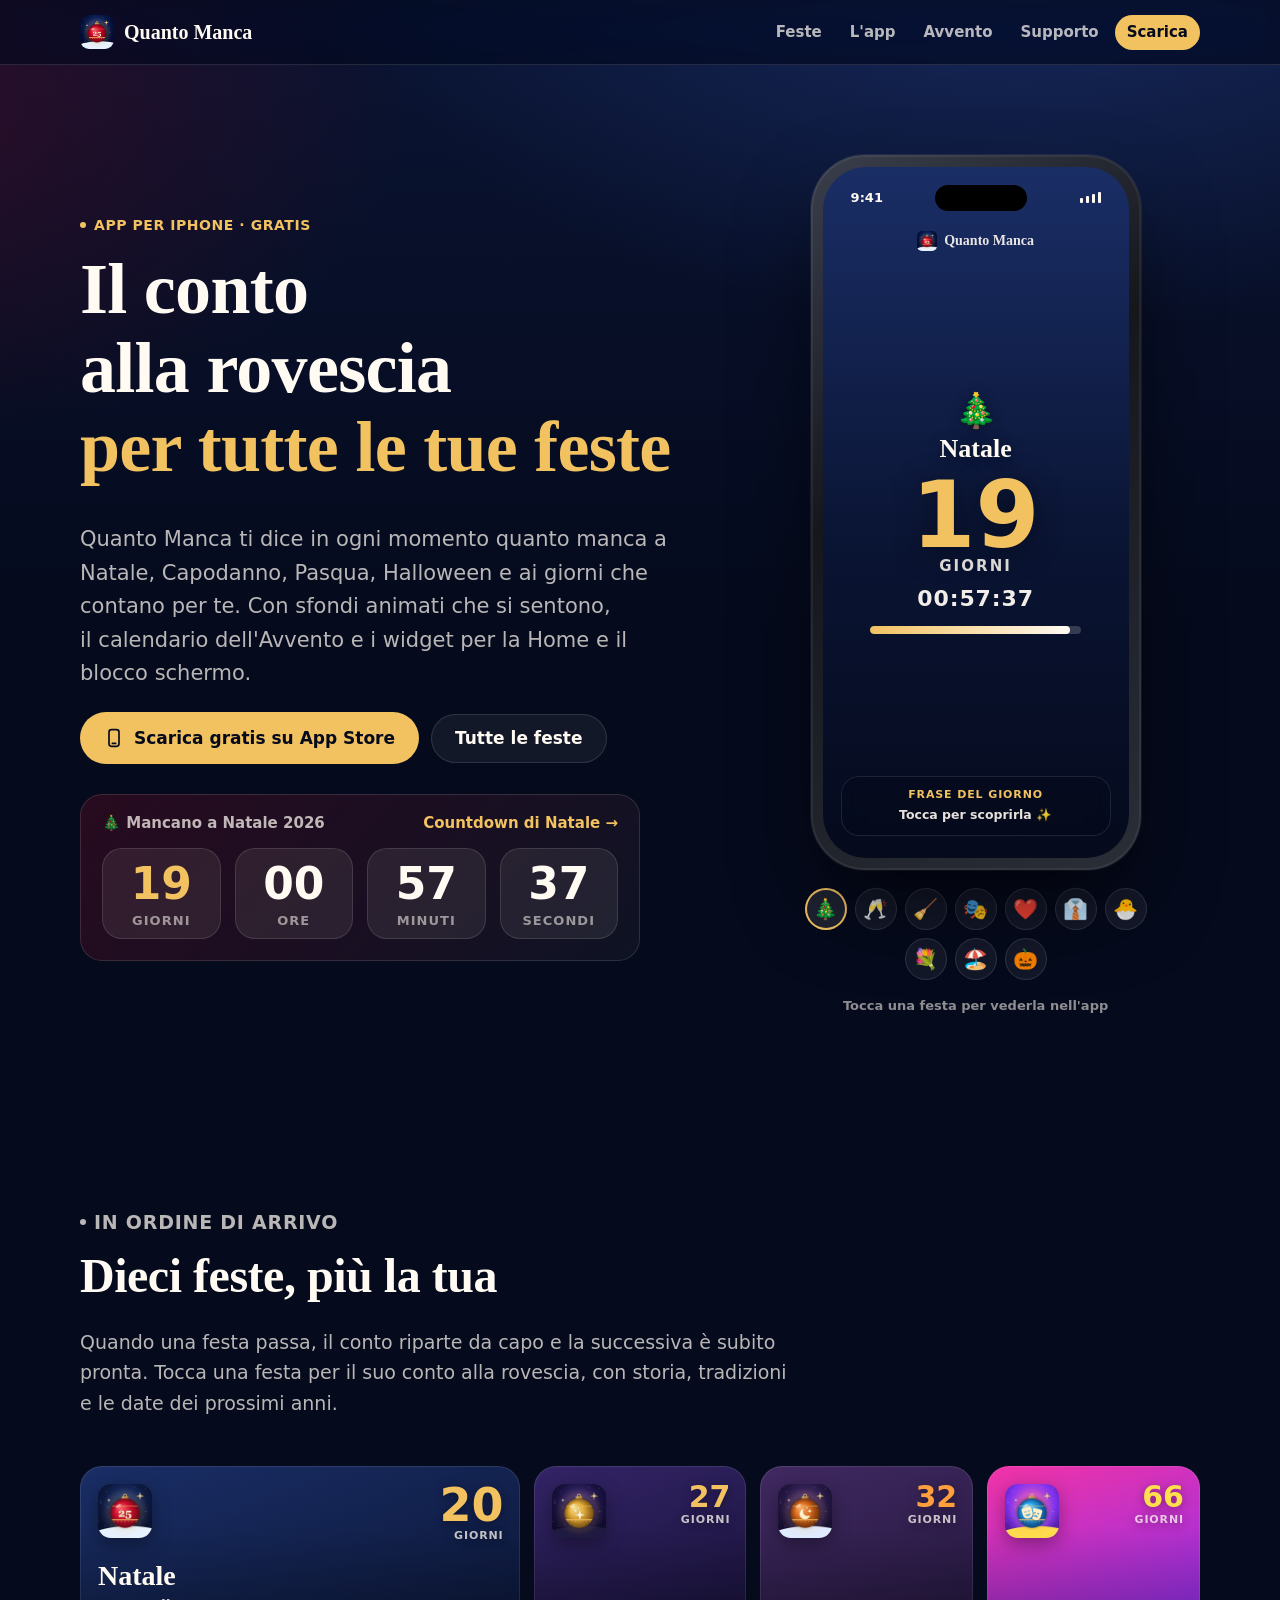
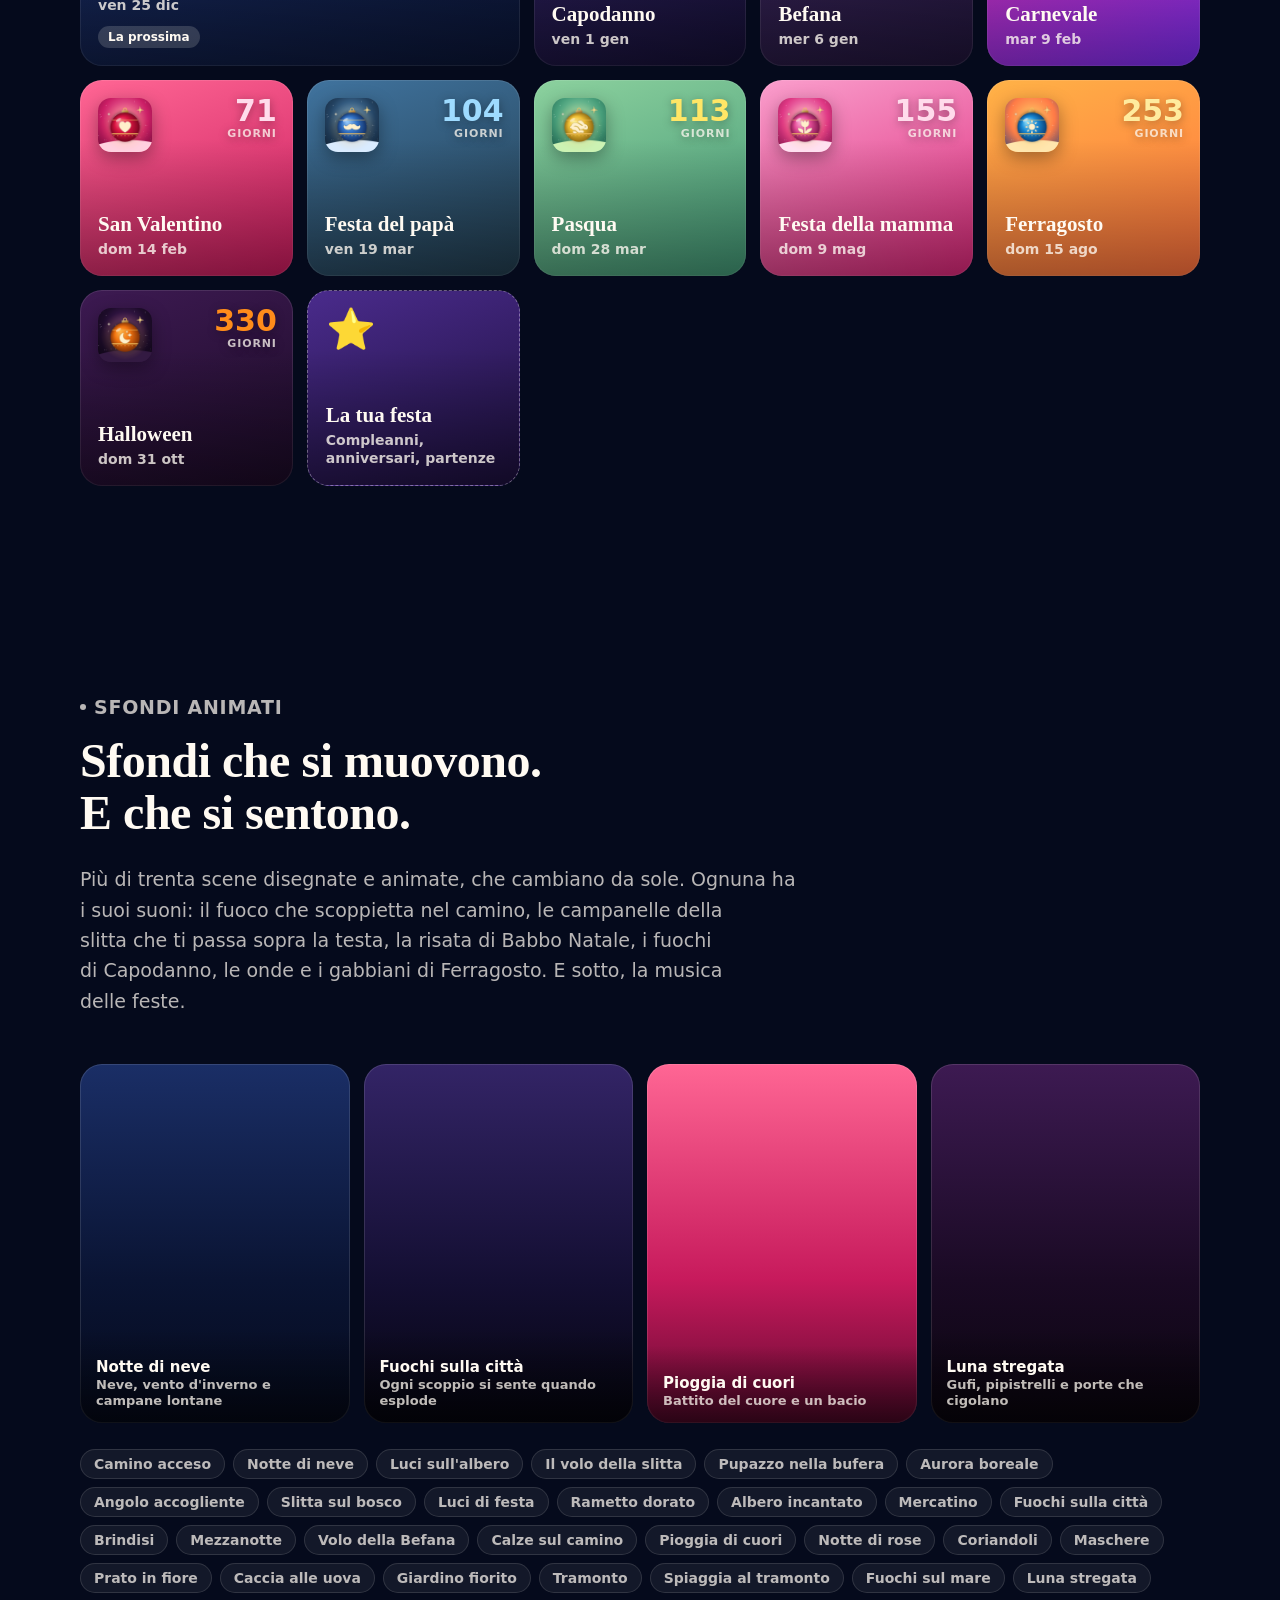
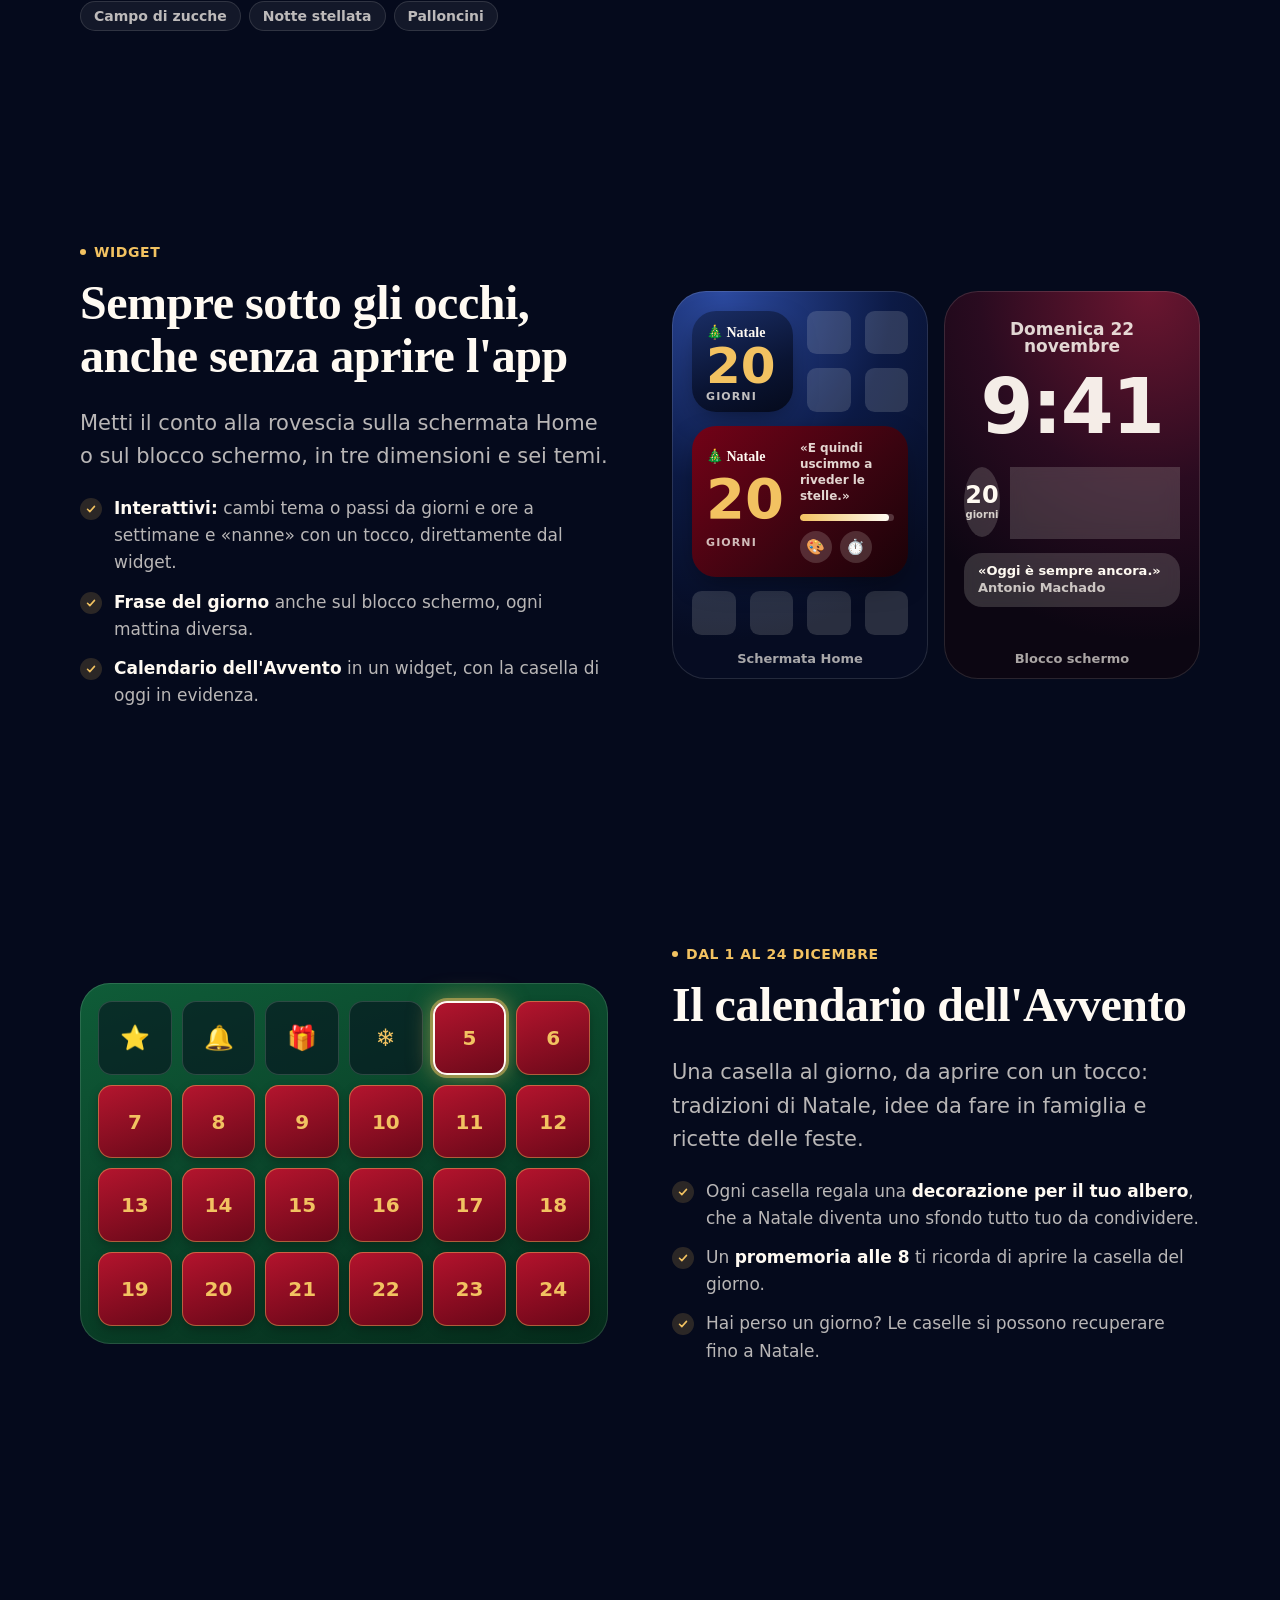
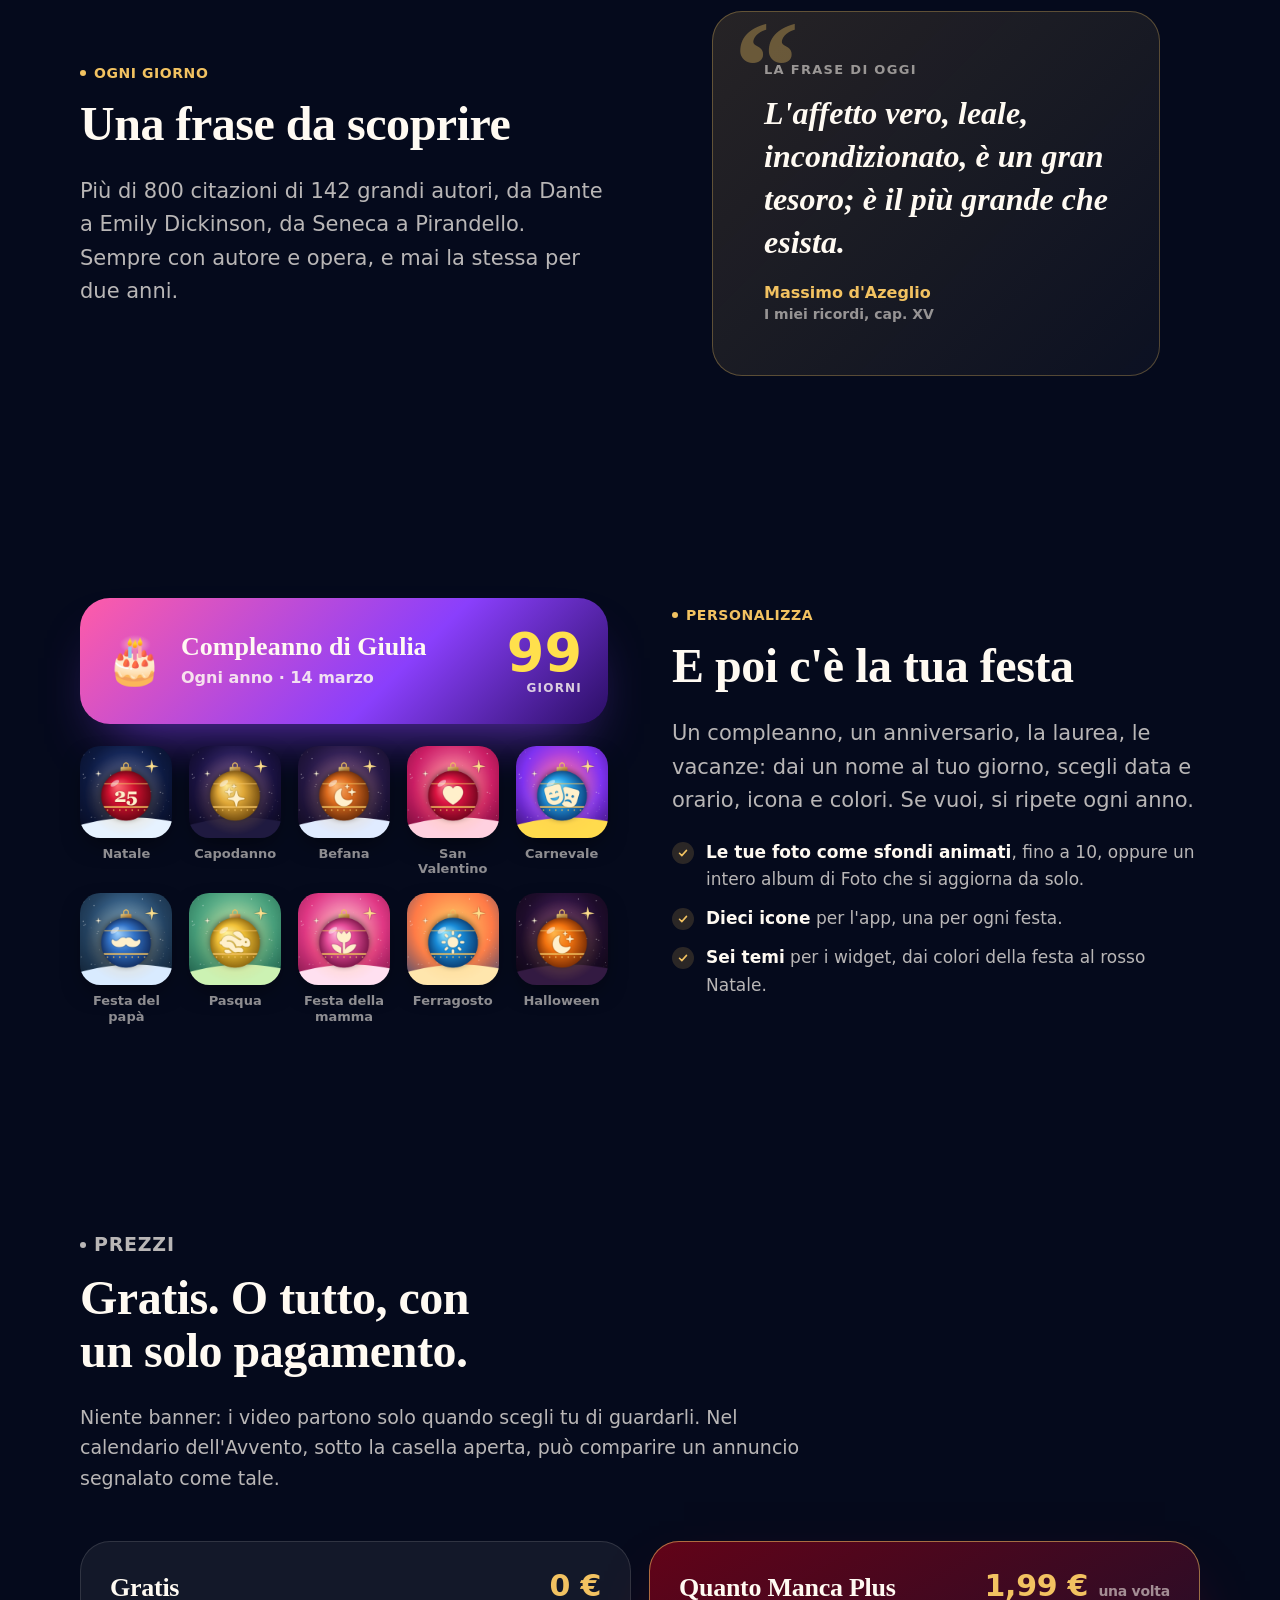
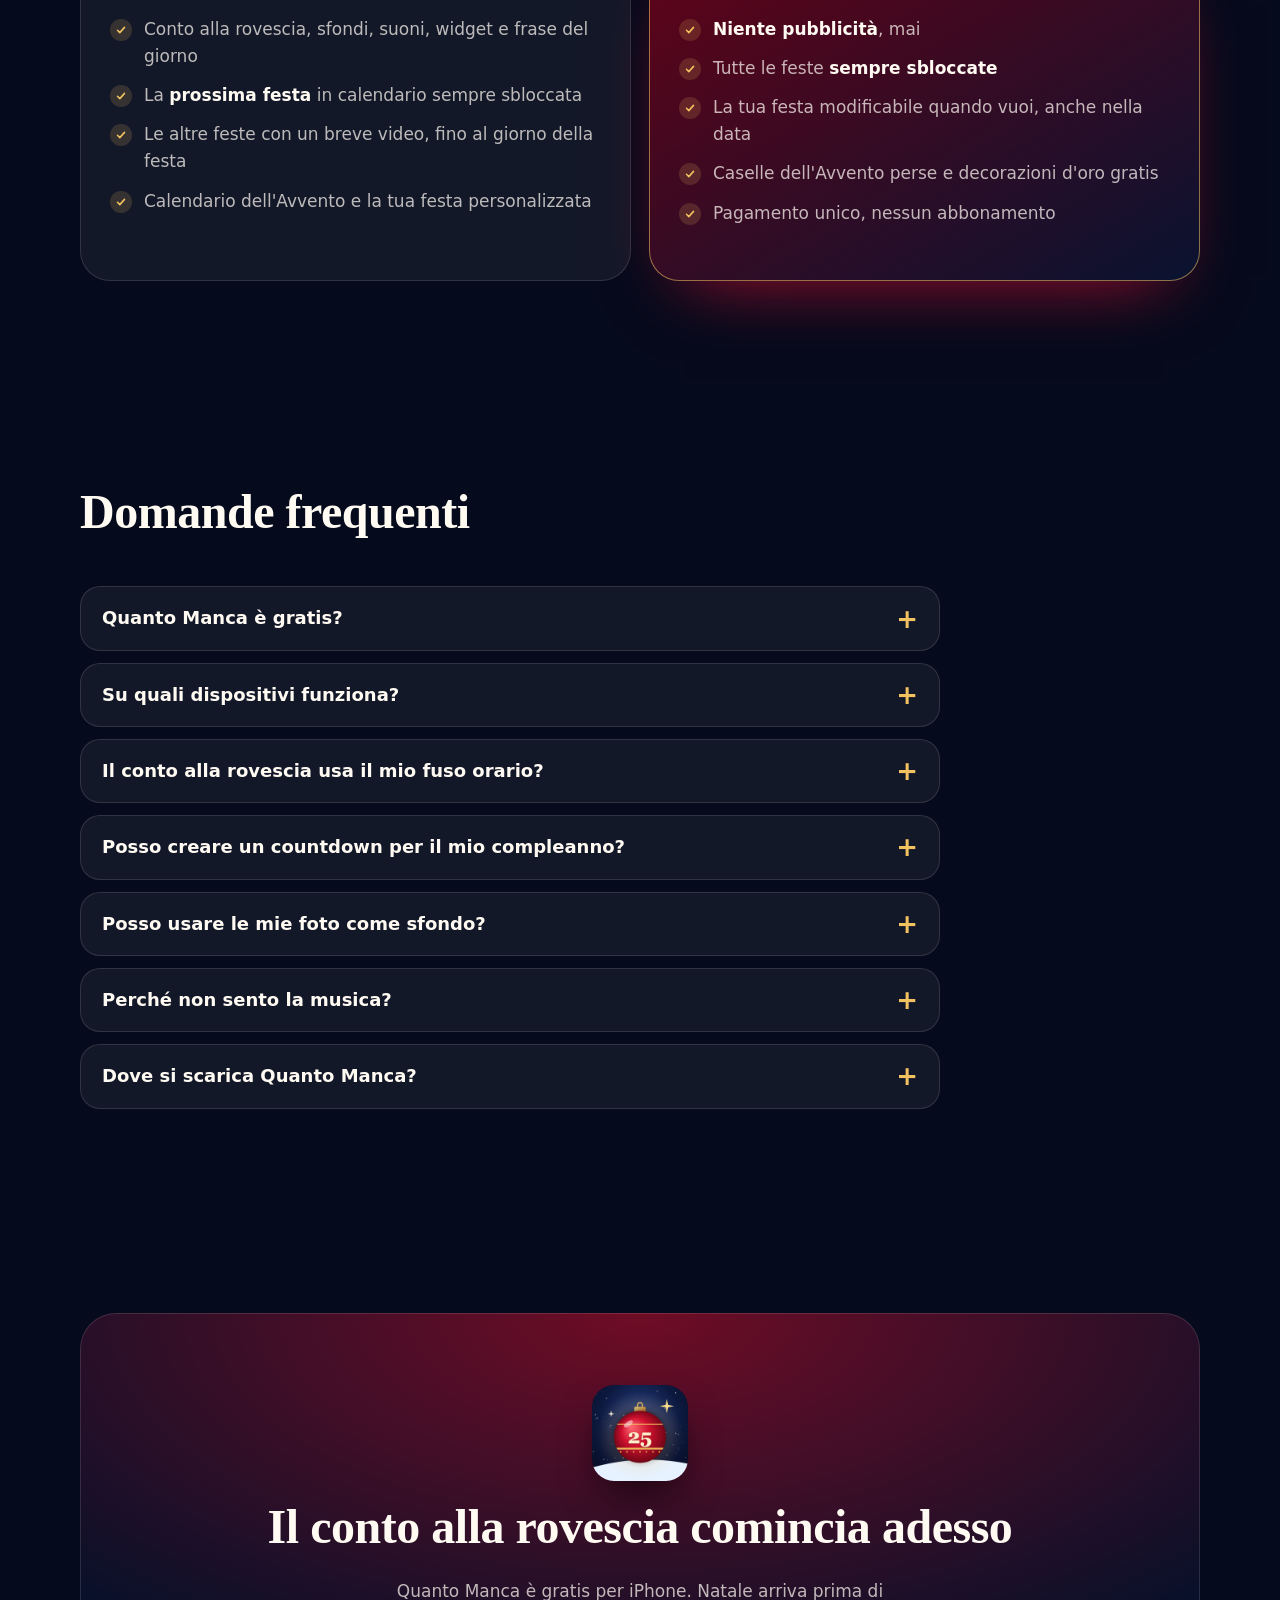
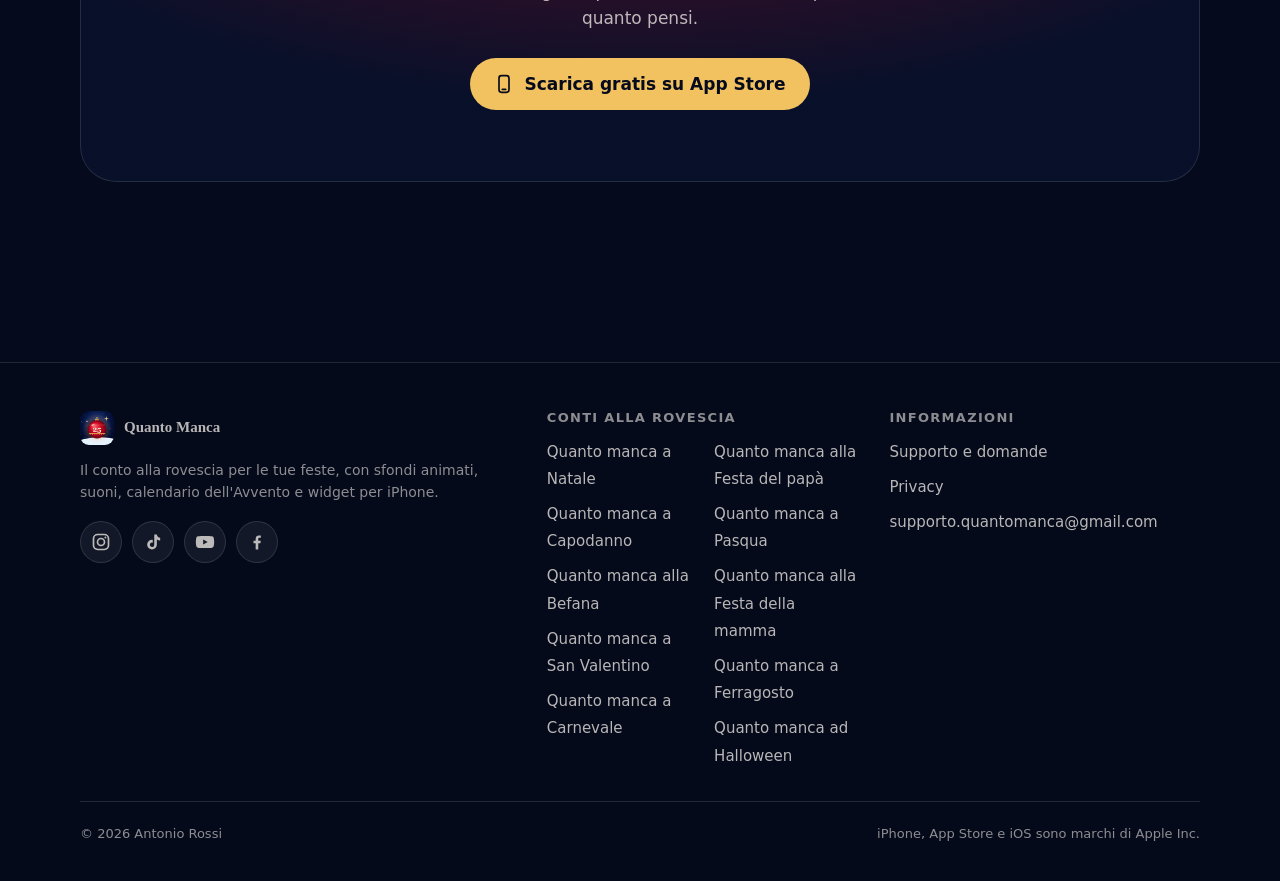
==== commit 41bf77a2: "Aggiorna le date delle feste" ====
--- a/index.html
+++ b/index.html
@@ -112,70 +112,70 @@
 <div class="holiday-grid" data-sort>
 <a class="holiday-card is-next" href="/quanto-manca-a-natale/" style="--c1:#1A2E66;--c2:#0A1433;--c3:#050A1C;--accent:#F2C261" data-rule="fixed:12:25">
 <img src="/assets/icons/natale.png" alt="" width="54" height="54" loading="lazy">
-<span class="hc-days" data-days-to="fixed:12:25"><span data-n>34</span><small data-l>giorni</small></span>
+<span class="hc-days" data-days-to="fixed:12:25"><span data-n>33</span><small data-l>giorni</small></span>
 <span class="hc-name">Natale</span>
 <span class="hc-date" data-date-of="fixed:12:25">ven 25 dic</span>
 <span class="hc-badge">La prossima</span>
 </a>
 <a class="holiday-card" href="/quanto-manca-a-capodanno/" style="--c1:#332466;--c2:#140F33;--c3:#05050F;--accent:#F2C261" data-rule="fixed:1:1">
 <img src="/assets/icons/capodanno.png" alt="" width="54" height="54" loading="lazy">
-<span class="hc-days" data-days-to="fixed:1:1"><span data-n>41</span><small data-l>giorni</small></span>
+<span class="hc-days" data-days-to="fixed:1:1"><span data-n>40</span><small data-l>giorni</small></span>
 <span class="hc-name">Capodanno</span>
 <span class="hc-date" data-date-of="fixed:1:1">ven 1 gen</span>
 <span class="hc-badge" hidden>La prossima</span>
 </a>
 <a class="holiday-card" href="/quanto-manca-alla-befana/" style="--c1:#402961;--c2:#1F1438;--c3:#0A0814;--accent:#FF9E3D" data-rule="fixed:1:6">
 <img src="/assets/icons/befana.png" alt="" width="54" height="54" loading="lazy">
-<span class="hc-days" data-days-to="fixed:1:6"><span data-n>46</span><small data-l>giorni</small></span>
+<span class="hc-days" data-days-to="fixed:1:6"><span data-n>45</span><small data-l>giorni</small></span>
 <span class="hc-name">Befana</span>
 <span class="hc-date" data-date-of="fixed:1:6">mer 6 gen</span>
 <span class="hc-badge" hidden>La prossima</span>
 </a>
 <a class="holiday-card" href="/quanto-manca-a-carnevale/" style="--c1:#F233A6;--c2:#7A2EF7;--c3:#290A4C;--accent:#FFE04C" data-rule="easter:-47">
 <img src="/assets/icons/carnevale.png" alt="" width="54" height="54" loading="lazy">
-<span class="hc-days" data-days-to="easter:-47"><span data-n>80</span><small data-l>giorni</small></span>
+<span class="hc-days" data-days-to="easter:-47"><span data-n>79</span><small data-l>giorni</small></span>
 <span class="hc-name">Carnevale</span>
 <span class="hc-date" data-date-of="easter:-47">mar 9 feb</span>
 <span class="hc-badge" hidden>La prossima</span>
 </a>
 <a class="holiday-card" href="/quanto-manca-a-san-valentino/" style="--c1:#FF6694;--c2:#C71A5C;--c3:#5C082E;--accent:#FFDBEB" data-rule="fixed:2:14">
 <img src="/assets/icons/san-valentino.png" alt="" width="54" height="54" loading="lazy">
-<span class="hc-days" data-days-to="fixed:2:14"><span data-n>85</span><small data-l>giorni</small></span>
+<span class="hc-days" data-days-to="fixed:2:14"><span data-n>84</span><small data-l>giorni</small></span>
 <span class="hc-name">San Valentino</span>
 <span class="hc-date" data-date-of="fixed:2:14">dom 14 feb</span>
 <span class="hc-badge" hidden>La prossima</span>
 </a>
 <a class="holiday-card" href="/quanto-manca-alla-festa-del-papa/" style="--c1:#40739E;--c2:#213B4C;--c3:#0F1F29;--accent:#9EDBFF" data-rule="fixed:3:19">
 <img src="/assets/icons/festa-del-papa.png" alt="" width="54" height="54" loading="lazy">
-<span class="hc-days" data-days-to="fixed:3:19"><span data-n>118</span><small data-l>giorni</small></span>
+<span class="hc-days" data-days-to="fixed:3:19"><span data-n>117</span><small data-l>giorni</small></span>
 <span class="hc-name">Festa del papà</span>
 <span class="hc-date" data-date-of="fixed:3:19">ven 19 mar</span>
 <span class="hc-badge" hidden>La prossima</span>
 </a>
 <a class="holiday-card" href="/quanto-manca-a-pasqua/" style="--c1:#8CD19E;--c2:#409473;--c3:#144C3D;--accent:#FFE666" data-rule="easter:0">
 <img src="/assets/icons/pasqua.png" alt="" width="54" height="54" loading="lazy">
-<span class="hc-days" data-days-to="easter:0"><span data-n>127</span><small data-l>giorni</small></span>
+<span class="hc-days" data-days-to="easter:0"><span data-n>126</span><small data-l>giorni</small></span>
 <span class="hc-name">Pasqua</span>
 <span class="hc-date" data-date-of="easter:0">dom 28 mar</span>
 <span class="hc-badge" hidden>La prossima</span>
 </a>
 <a class="holiday-card" href="/quanto-manca-alla-festa-della-mamma/" style="--c1:#FA9ECC;--c2:#DB2678;--c3:#6B0F3B;--accent:#FFDBEB" data-rule="nth:5:6:2">
 <img src="/assets/icons/festa-della-mamma.png" alt="" width="54" height="54" loading="lazy">
-<span class="hc-days" data-days-to="nth:5:6:2"><span data-n>169</span><small data-l>giorni</small></span>
+<span class="hc-days" data-days-to="nth:5:6:2"><span data-n>168</span><small data-l>giorni</small></span>
 <span class="hc-name">Festa della mamma</span>
 <span class="hc-date" data-date-of="nth:5:6:2">dom 9 mag</span>
 <span class="hc-badge" hidden>La prossima</span>
 </a>
 <a class="holiday-card" href="/quanto-manca-a-ferragosto/" style="--c1:#FFB247;--c2:#FF703D;--c3:#1F3D73;--accent:#FFEB9E" data-rule="fixed:8:15">
 <img src="/assets/icons/ferragosto.png" alt="" width="54" height="54" loading="lazy">
-<span class="hc-days" data-days-to="fixed:8:15"><span data-n>267</span><small data-l>giorni</small></span>
+<span class="hc-days" data-days-to="fixed:8:15"><span data-n>266</span><small data-l>giorni</small></span>
 <span class="hc-name">Ferragosto</span>
 <span class="hc-date" data-date-of="fixed:8:15">dom 15 ago</span>
 <span class="hc-badge" hidden>La prossima</span>
 </a>
 <a class="holiday-card" href="/quanto-manca-ad-halloween/" style="--c1:#3D1A52;--c2:#1A0A24;--c3:#0A050F;--accent:#FF8C1A" data-rule="fixed:10:31">
 <img src="/assets/icons/halloween.png" alt="" width="54" height="54" loading="lazy">
-<span class="hc-days" data-days-to="fixed:10:31"><span data-n>344</span><small data-l>giorni</small></span>
+<span class="hc-days" data-days-to="fixed:10:31"><span data-n>343</span><small data-l>giorni</small></span>
 <span class="hc-name">Halloween</span>
 <span class="hc-date" data-date-of="fixed:10:31">dom 31 ott</span>
 <span class="hc-badge" hidden>La prossima</span>
@@ -261,7 +261,7 @@
 <span class="wall-title">Schermata Home</span>
 </div>
 <div class="wall wall-lock" aria-hidden="true">
-<div class="date">Sabato 21 novembre</div>
+<div class="date">Domenica 22 novembre</div>
 <div class="time">9:41</div>
 <div class="lock-widgets">
 <div class="lw lw-circle"><span><b data-days-left>–</b><small>giorni</small></span></div>
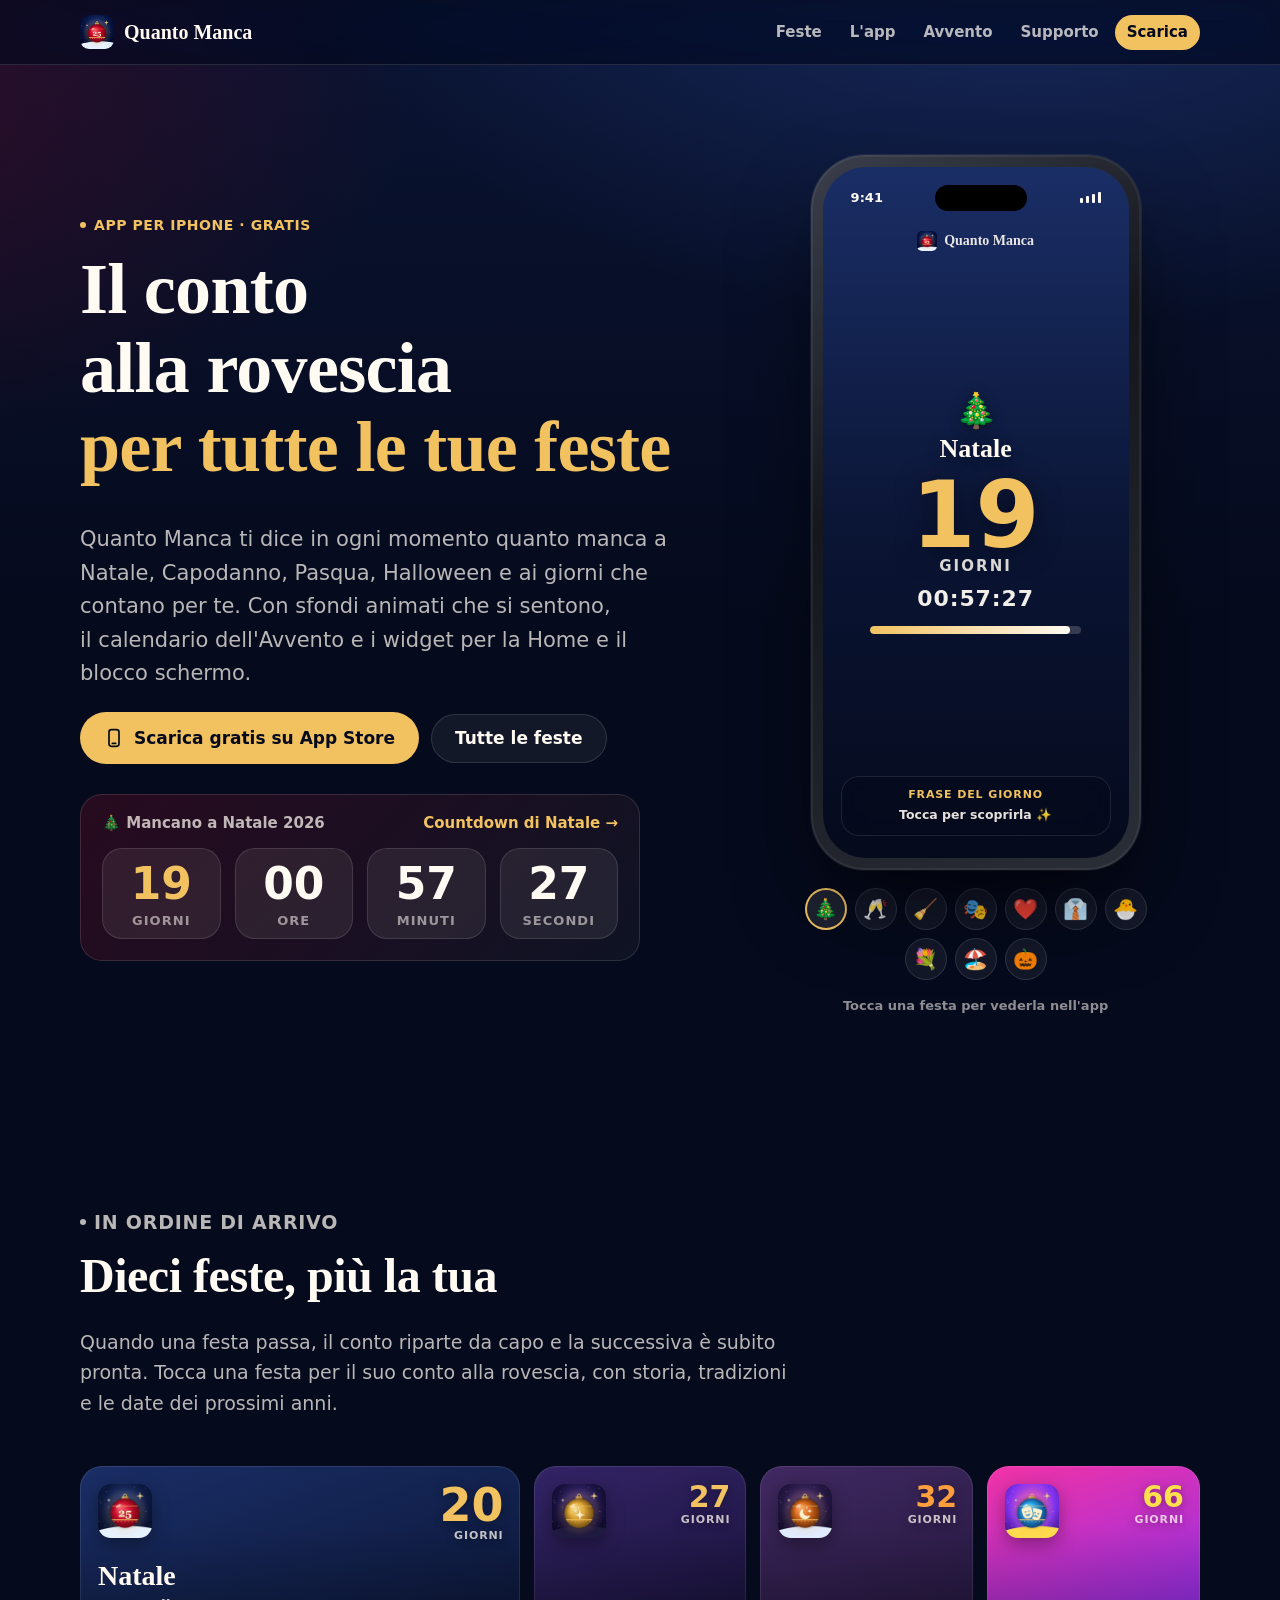
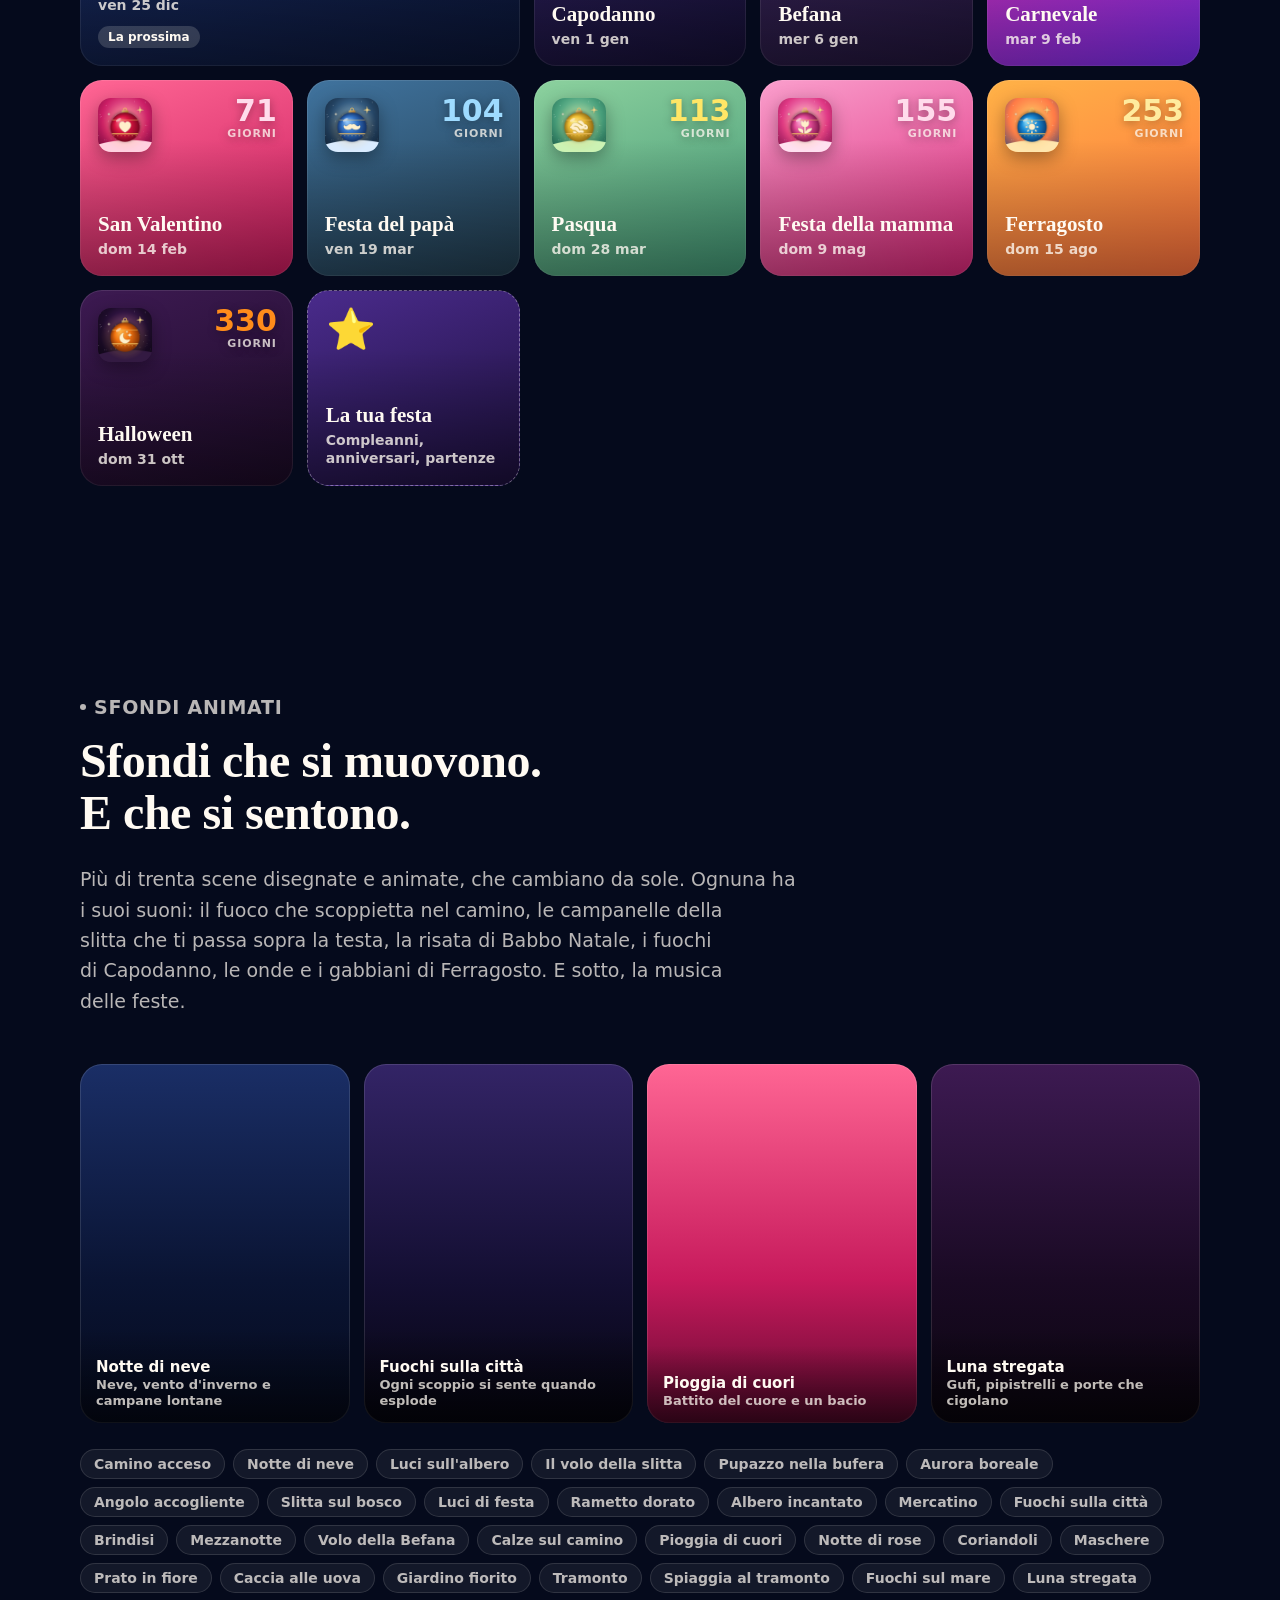
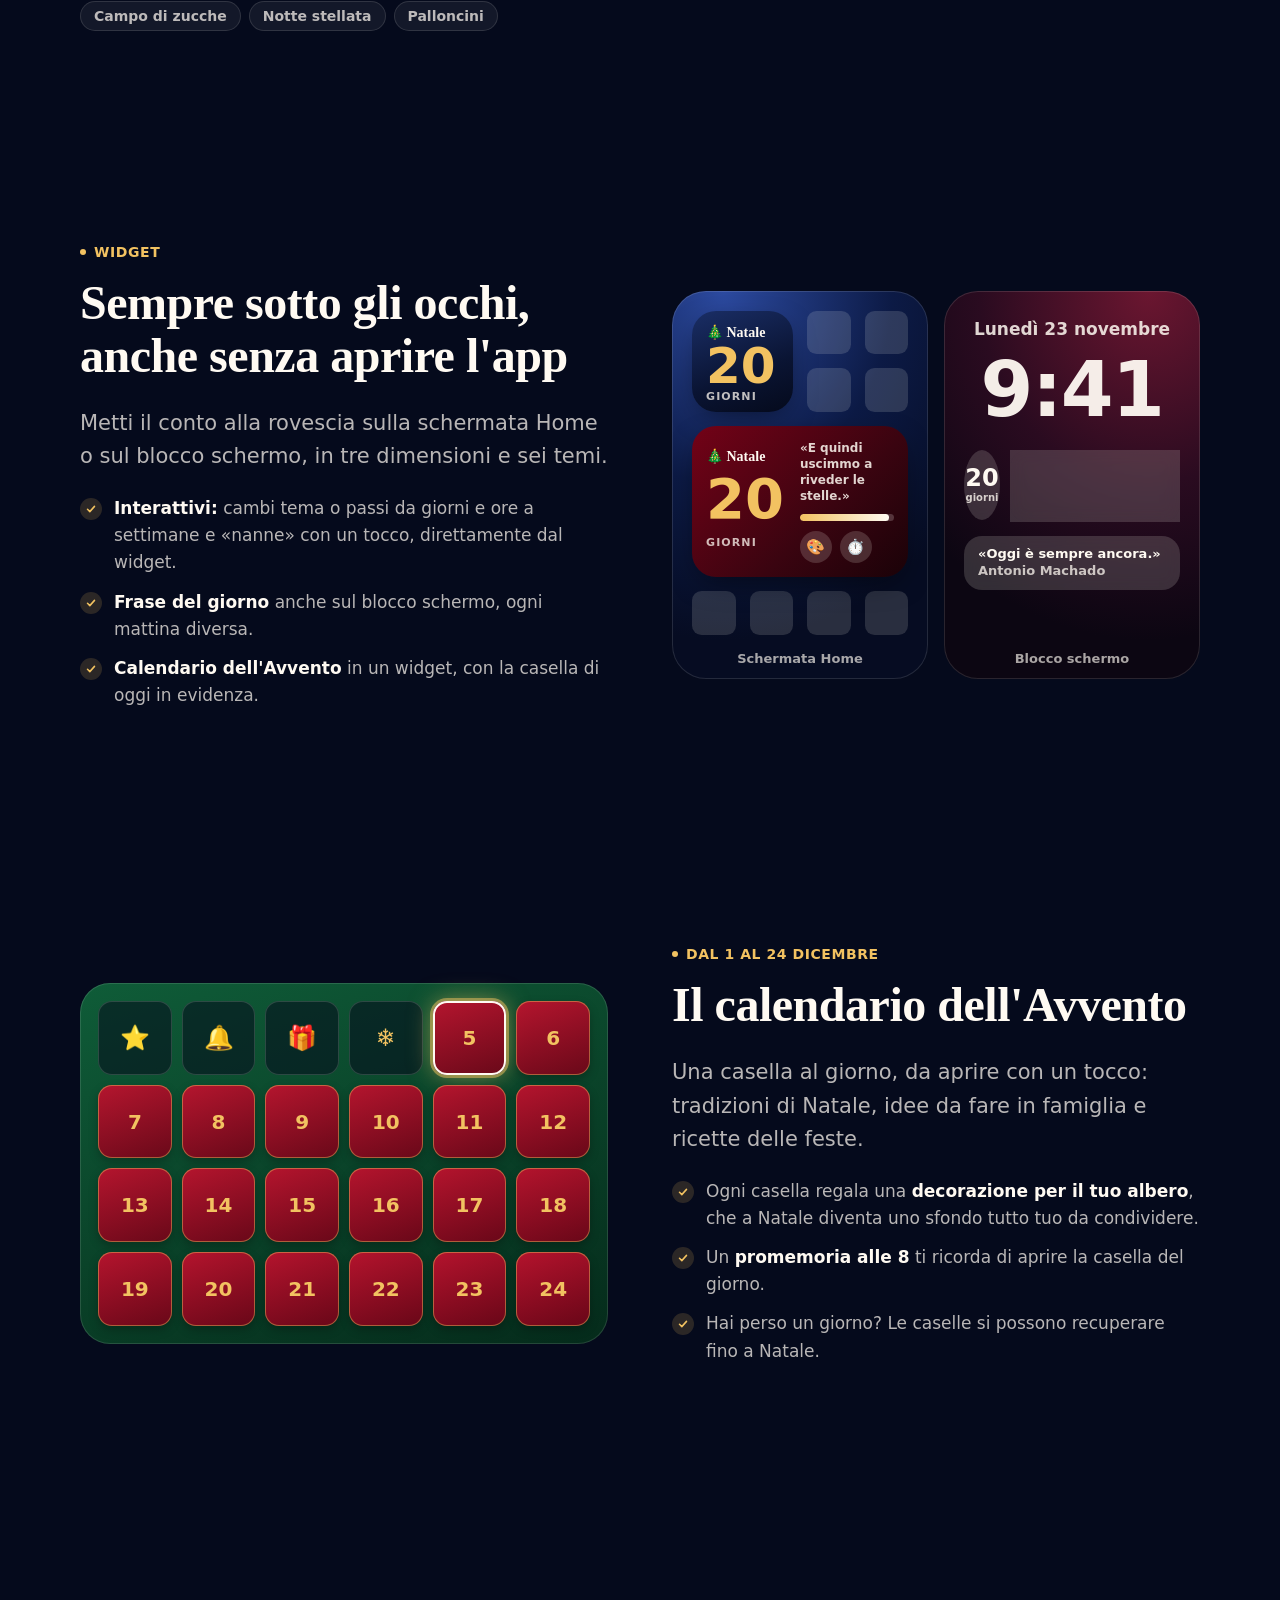
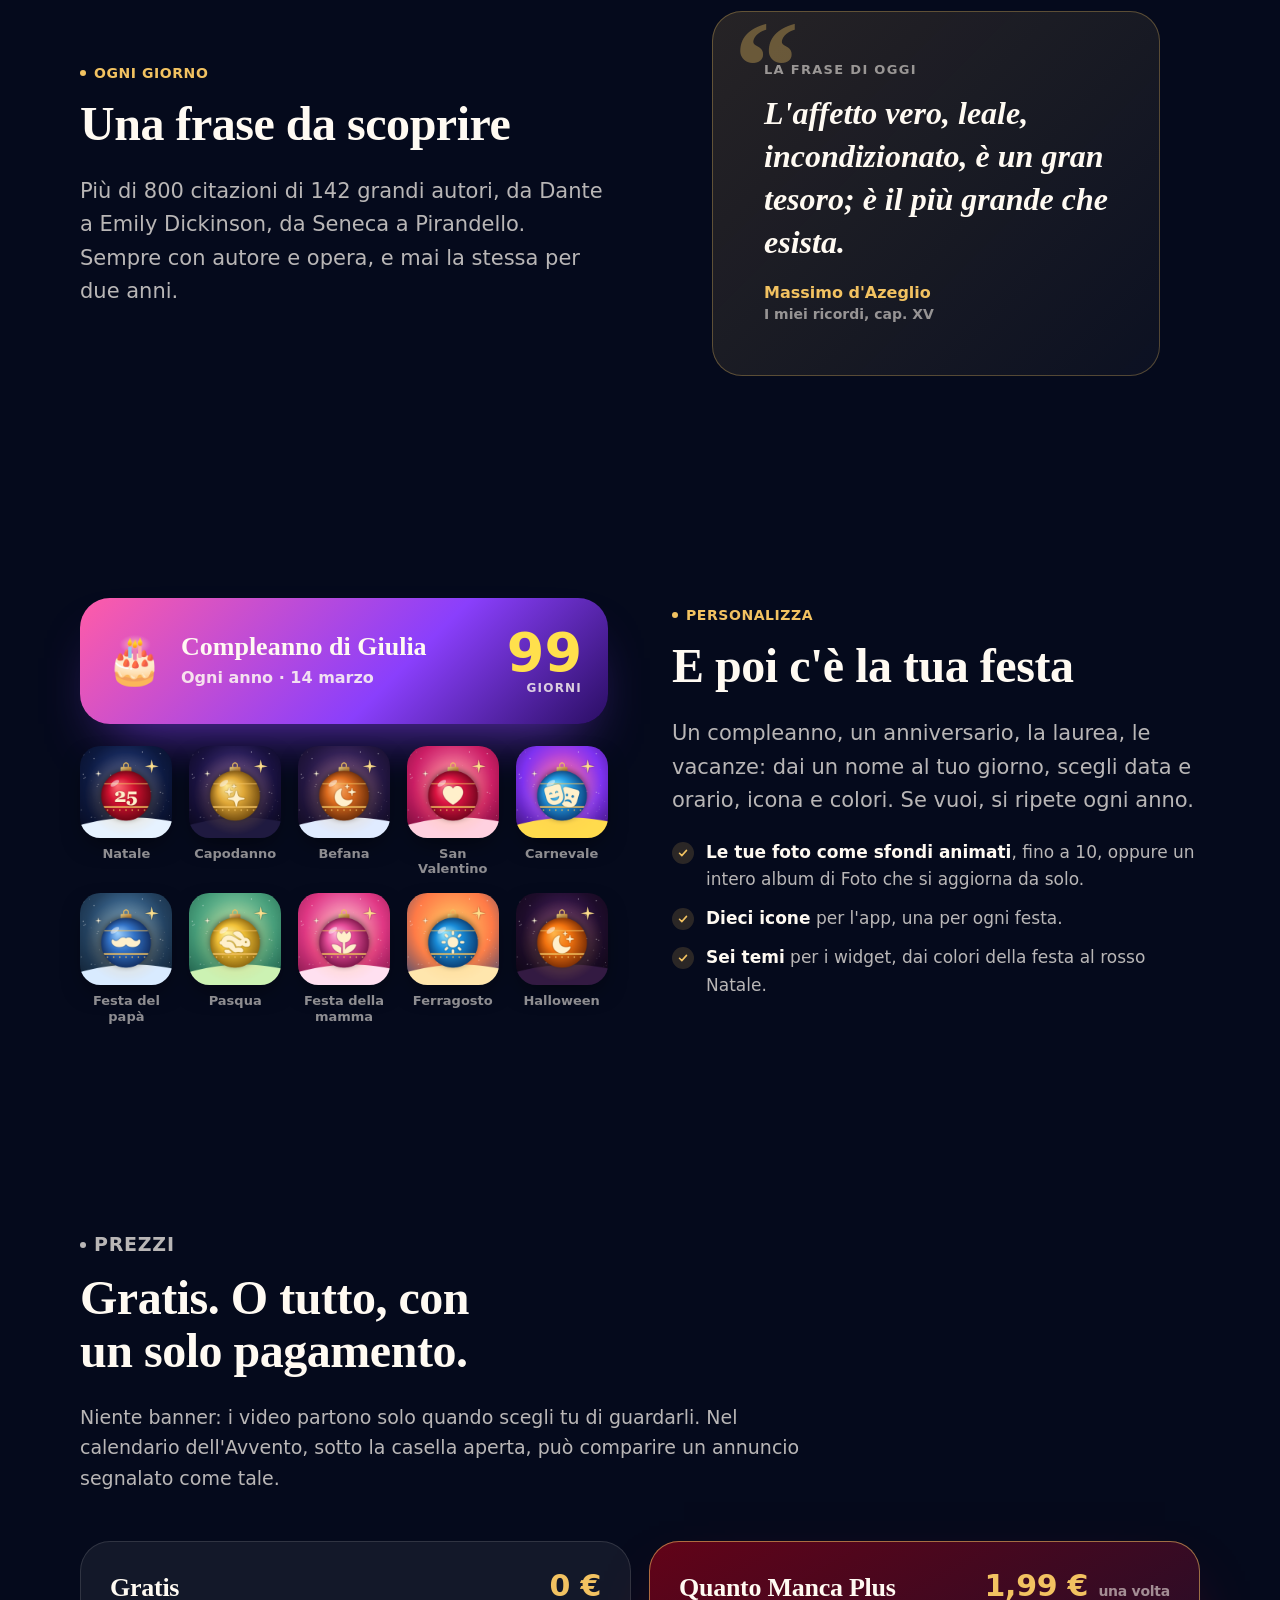
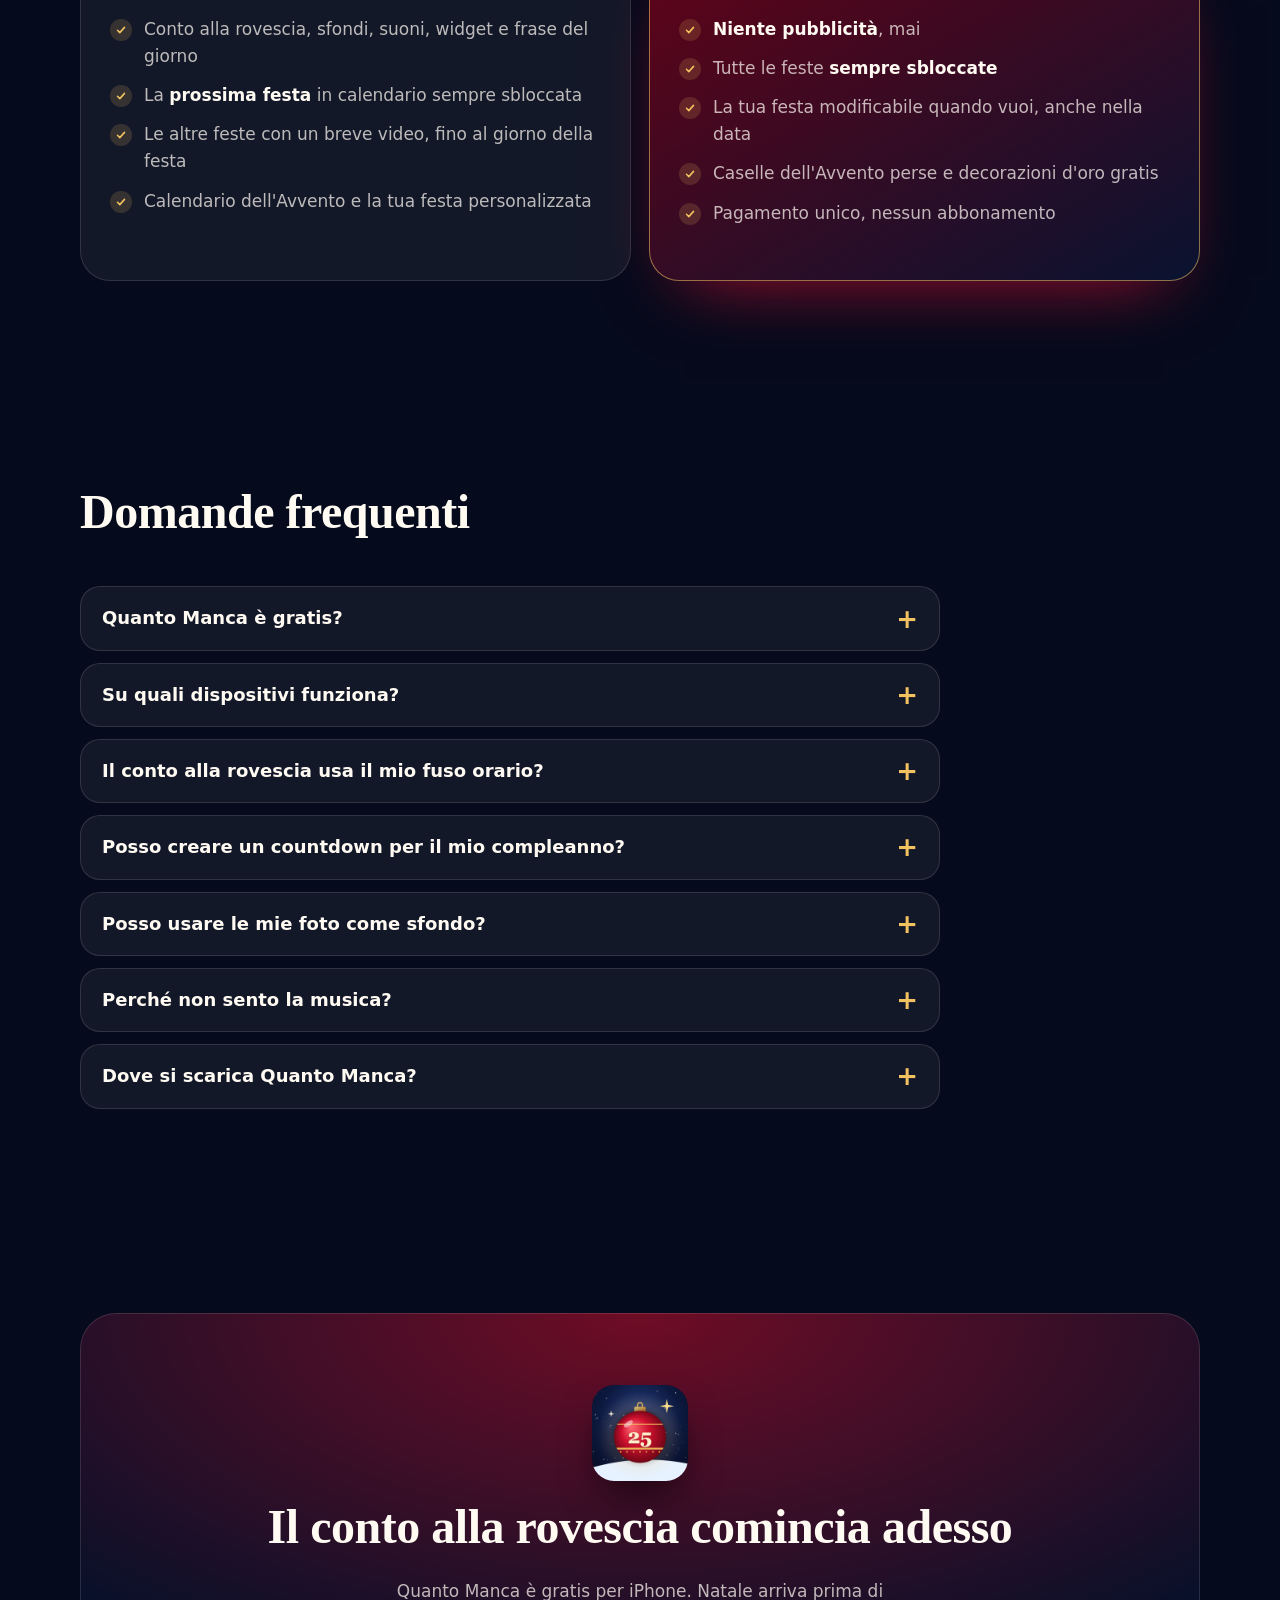
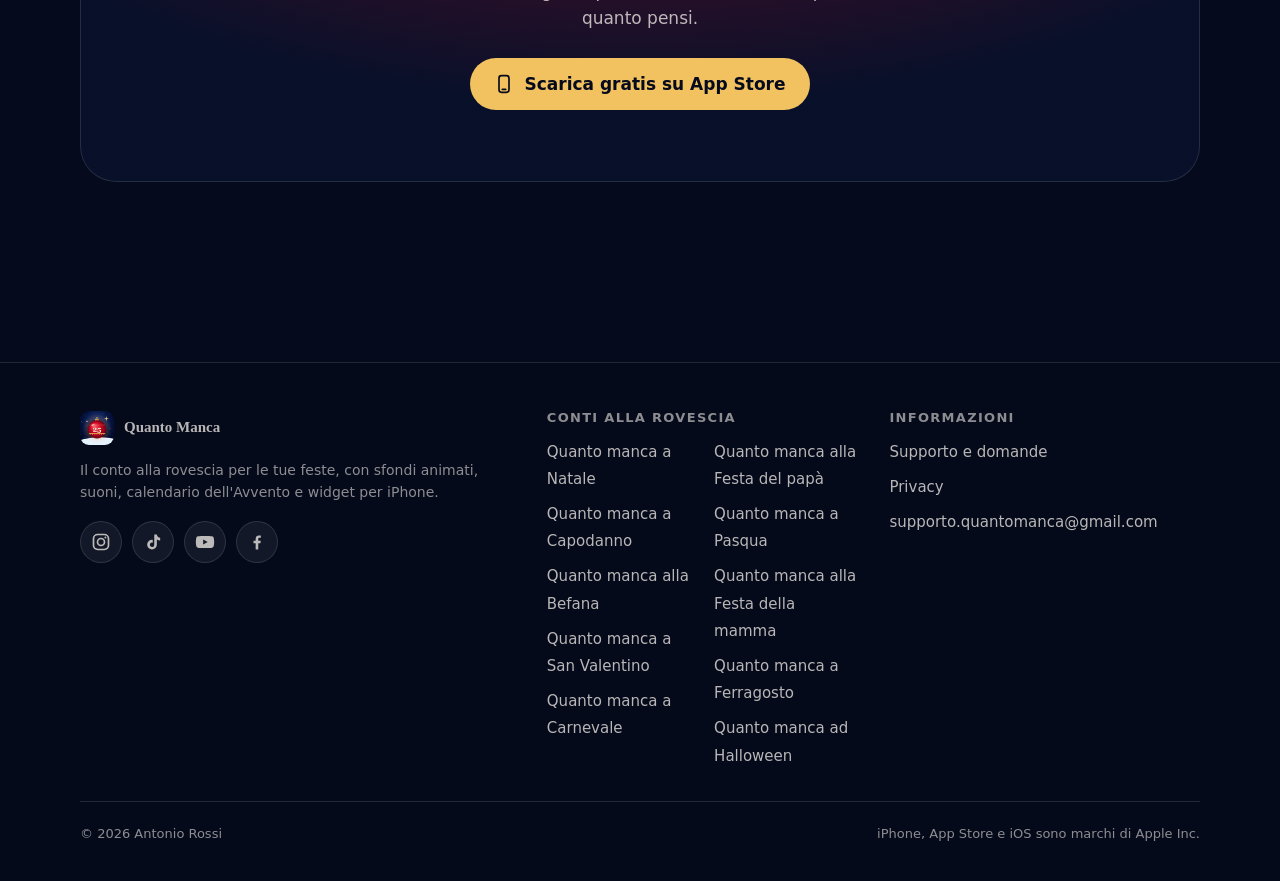
==== commit dbcc6690: "Aggiorna le date delle feste" ====
--- a/index.html
+++ b/index.html
@@ -112,70 +112,70 @@
 <div class="holiday-grid" data-sort>
 <a class="holiday-card is-next" href="/quanto-manca-a-natale/" style="--c1:#1A2E66;--c2:#0A1433;--c3:#050A1C;--accent:#F2C261" data-rule="fixed:12:25">
 <img src="/assets/icons/natale.png" alt="" width="54" height="54" loading="lazy">
-<span class="hc-days" data-days-to="fixed:12:25"><span data-n>33</span><small data-l>giorni</small></span>
+<span class="hc-days" data-days-to="fixed:12:25"><span data-n>32</span><small data-l>giorni</small></span>
 <span class="hc-name">Natale</span>
 <span class="hc-date" data-date-of="fixed:12:25">ven 25 dic</span>
 <span class="hc-badge">La prossima</span>
 </a>
 <a class="holiday-card" href="/quanto-manca-a-capodanno/" style="--c1:#332466;--c2:#140F33;--c3:#05050F;--accent:#F2C261" data-rule="fixed:1:1">
 <img src="/assets/icons/capodanno.png" alt="" width="54" height="54" loading="lazy">
-<span class="hc-days" data-days-to="fixed:1:1"><span data-n>40</span><small data-l>giorni</small></span>
+<span class="hc-days" data-days-to="fixed:1:1"><span data-n>39</span><small data-l>giorni</small></span>
 <span class="hc-name">Capodanno</span>
 <span class="hc-date" data-date-of="fixed:1:1">ven 1 gen</span>
 <span class="hc-badge" hidden>La prossima</span>
 </a>
 <a class="holiday-card" href="/quanto-manca-alla-befana/" style="--c1:#402961;--c2:#1F1438;--c3:#0A0814;--accent:#FF9E3D" data-rule="fixed:1:6">
 <img src="/assets/icons/befana.png" alt="" width="54" height="54" loading="lazy">
-<span class="hc-days" data-days-to="fixed:1:6"><span data-n>45</span><small data-l>giorni</small></span>
+<span class="hc-days" data-days-to="fixed:1:6"><span data-n>44</span><small data-l>giorni</small></span>
 <span class="hc-name">Befana</span>
 <span class="hc-date" data-date-of="fixed:1:6">mer 6 gen</span>
 <span class="hc-badge" hidden>La prossima</span>
 </a>
 <a class="holiday-card" href="/quanto-manca-a-carnevale/" style="--c1:#F233A6;--c2:#7A2EF7;--c3:#290A4C;--accent:#FFE04C" data-rule="easter:-47">
 <img src="/assets/icons/carnevale.png" alt="" width="54" height="54" loading="lazy">
-<span class="hc-days" data-days-to="easter:-47"><span data-n>79</span><small data-l>giorni</small></span>
+<span class="hc-days" data-days-to="easter:-47"><span data-n>78</span><small data-l>giorni</small></span>
 <span class="hc-name">Carnevale</span>
 <span class="hc-date" data-date-of="easter:-47">mar 9 feb</span>
 <span class="hc-badge" hidden>La prossima</span>
 </a>
 <a class="holiday-card" href="/quanto-manca-a-san-valentino/" style="--c1:#FF6694;--c2:#C71A5C;--c3:#5C082E;--accent:#FFDBEB" data-rule="fixed:2:14">
 <img src="/assets/icons/san-valentino.png" alt="" width="54" height="54" loading="lazy">
-<span class="hc-days" data-days-to="fixed:2:14"><span data-n>84</span><small data-l>giorni</small></span>
+<span class="hc-days" data-days-to="fixed:2:14"><span data-n>83</span><small data-l>giorni</small></span>
 <span class="hc-name">San Valentino</span>
 <span class="hc-date" data-date-of="fixed:2:14">dom 14 feb</span>
 <span class="hc-badge" hidden>La prossima</span>
 </a>
 <a class="holiday-card" href="/quanto-manca-alla-festa-del-papa/" style="--c1:#40739E;--c2:#213B4C;--c3:#0F1F29;--accent:#9EDBFF" data-rule="fixed:3:19">
 <img src="/assets/icons/festa-del-papa.png" alt="" width="54" height="54" loading="lazy">
-<span class="hc-days" data-days-to="fixed:3:19"><span data-n>117</span><small data-l>giorni</small></span>
+<span class="hc-days" data-days-to="fixed:3:19"><span data-n>116</span><small data-l>giorni</small></span>
 <span class="hc-name">Festa del papà</span>
 <span class="hc-date" data-date-of="fixed:3:19">ven 19 mar</span>
 <span class="hc-badge" hidden>La prossima</span>
 </a>
 <a class="holiday-card" href="/quanto-manca-a-pasqua/" style="--c1:#8CD19E;--c2:#409473;--c3:#144C3D;--accent:#FFE666" data-rule="easter:0">
 <img src="/assets/icons/pasqua.png" alt="" width="54" height="54" loading="lazy">
-<span class="hc-days" data-days-to="easter:0"><span data-n>126</span><small data-l>giorni</small></span>
+<span class="hc-days" data-days-to="easter:0"><span data-n>125</span><small data-l>giorni</small></span>
 <span class="hc-name">Pasqua</span>
 <span class="hc-date" data-date-of="easter:0">dom 28 mar</span>
 <span class="hc-badge" hidden>La prossima</span>
 </a>
 <a class="holiday-card" href="/quanto-manca-alla-festa-della-mamma/" style="--c1:#FA9ECC;--c2:#DB2678;--c3:#6B0F3B;--accent:#FFDBEB" data-rule="nth:5:6:2">
 <img src="/assets/icons/festa-della-mamma.png" alt="" width="54" height="54" loading="lazy">
-<span class="hc-days" data-days-to="nth:5:6:2"><span data-n>168</span><small data-l>giorni</small></span>
+<span class="hc-days" data-days-to="nth:5:6:2"><span data-n>167</span><small data-l>giorni</small></span>
 <span class="hc-name">Festa della mamma</span>
 <span class="hc-date" data-date-of="nth:5:6:2">dom 9 mag</span>
 <span class="hc-badge" hidden>La prossima</span>
 </a>
 <a class="holiday-card" href="/quanto-manca-a-ferragosto/" style="--c1:#FFB247;--c2:#FF703D;--c3:#1F3D73;--accent:#FFEB9E" data-rule="fixed:8:15">
 <img src="/assets/icons/ferragosto.png" alt="" width="54" height="54" loading="lazy">
-<span class="hc-days" data-days-to="fixed:8:15"><span data-n>266</span><small data-l>giorni</small></span>
+<span class="hc-days" data-days-to="fixed:8:15"><span data-n>265</span><small data-l>giorni</small></span>
 <span class="hc-name">Ferragosto</span>
 <span class="hc-date" data-date-of="fixed:8:15">dom 15 ago</span>
 <span class="hc-badge" hidden>La prossima</span>
 </a>
 <a class="holiday-card" href="/quanto-manca-ad-halloween/" style="--c1:#3D1A52;--c2:#1A0A24;--c3:#0A050F;--accent:#FF8C1A" data-rule="fixed:10:31">
 <img src="/assets/icons/halloween.png" alt="" width="54" height="54" loading="lazy">
-<span class="hc-days" data-days-to="fixed:10:31"><span data-n>343</span><small data-l>giorni</small></span>
+<span class="hc-days" data-days-to="fixed:10:31"><span data-n>342</span><small data-l>giorni</small></span>
 <span class="hc-name">Halloween</span>
 <span class="hc-date" data-date-of="fixed:10:31">dom 31 ott</span>
 <span class="hc-badge" hidden>La prossima</span>
@@ -261,7 +261,7 @@
 <span class="wall-title">Schermata Home</span>
 </div>
 <div class="wall wall-lock" aria-hidden="true">
-<div class="date">Domenica 22 novembre</div>
+<div class="date">Lunedì 23 novembre</div>
 <div class="time">9:41</div>
 <div class="lock-widgets">
 <div class="lw lw-circle"><span><b data-days-left>–</b><small>giorni</small></span></div>
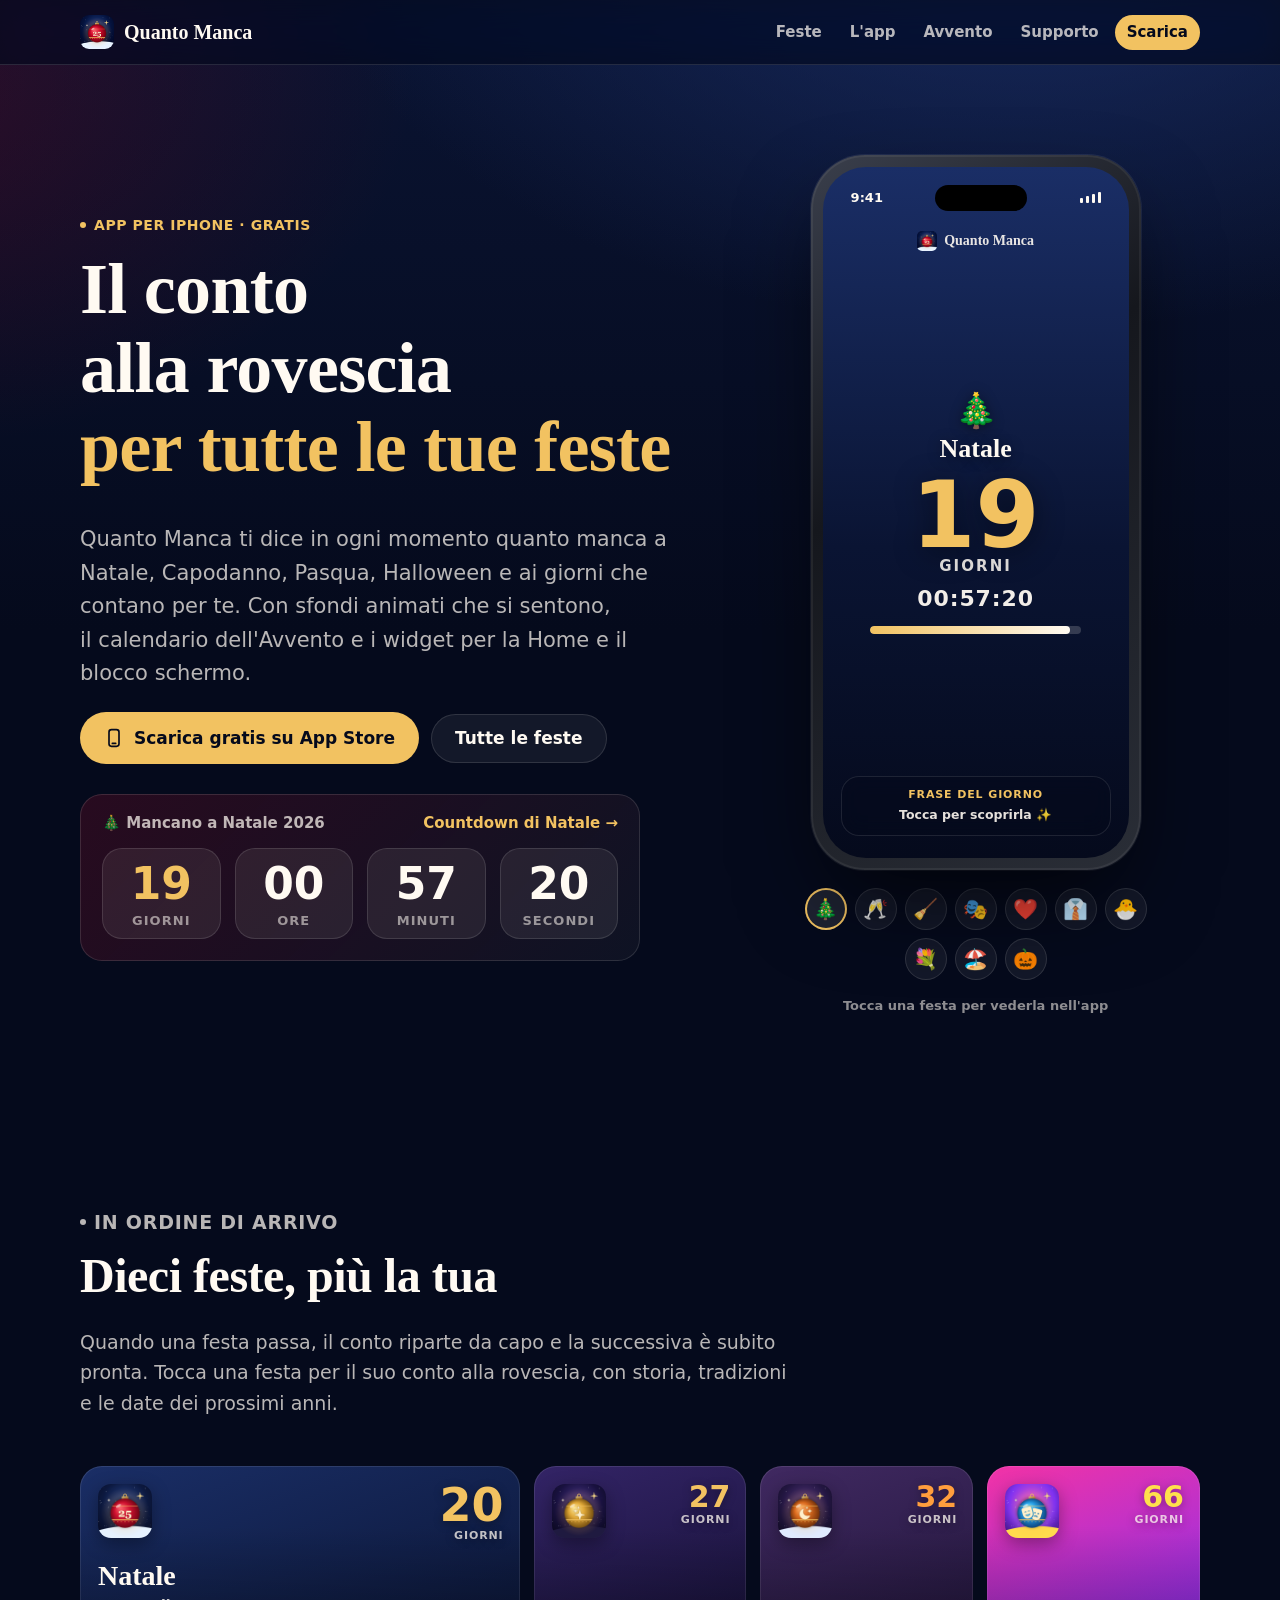
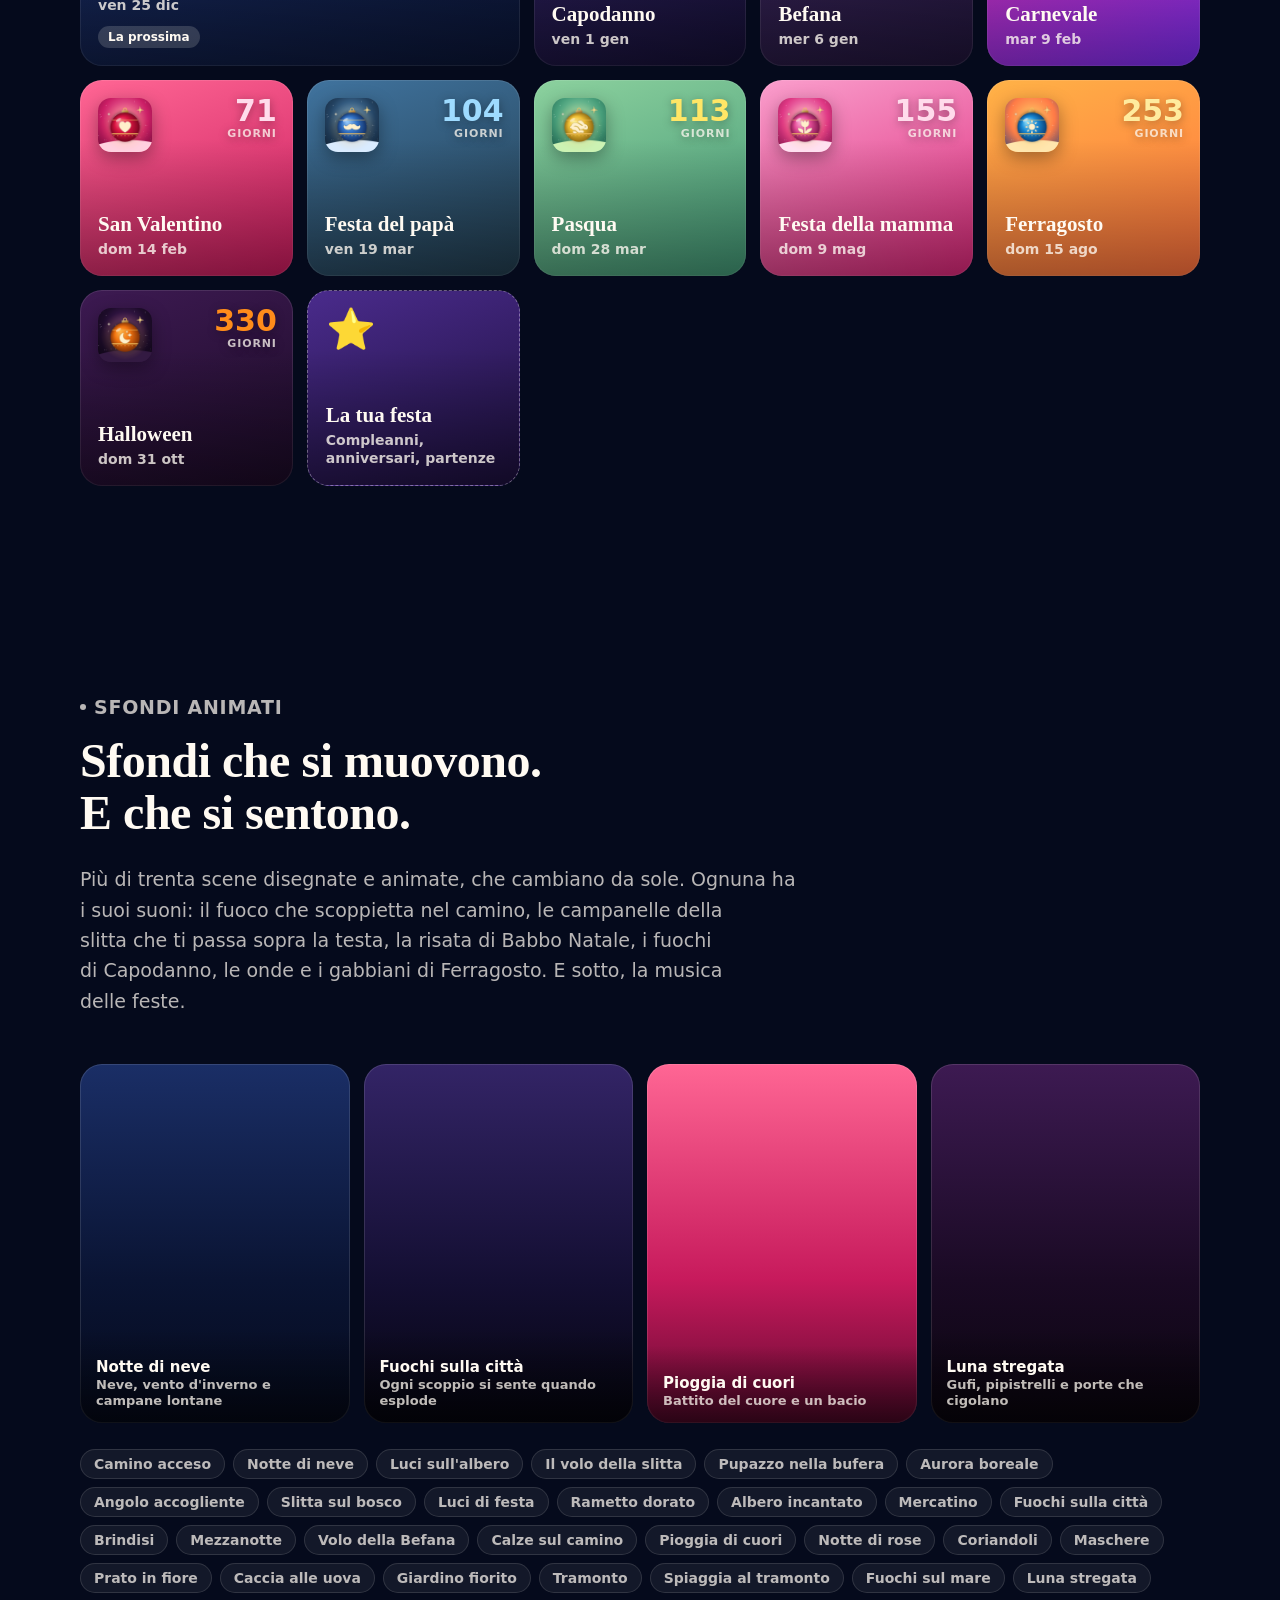
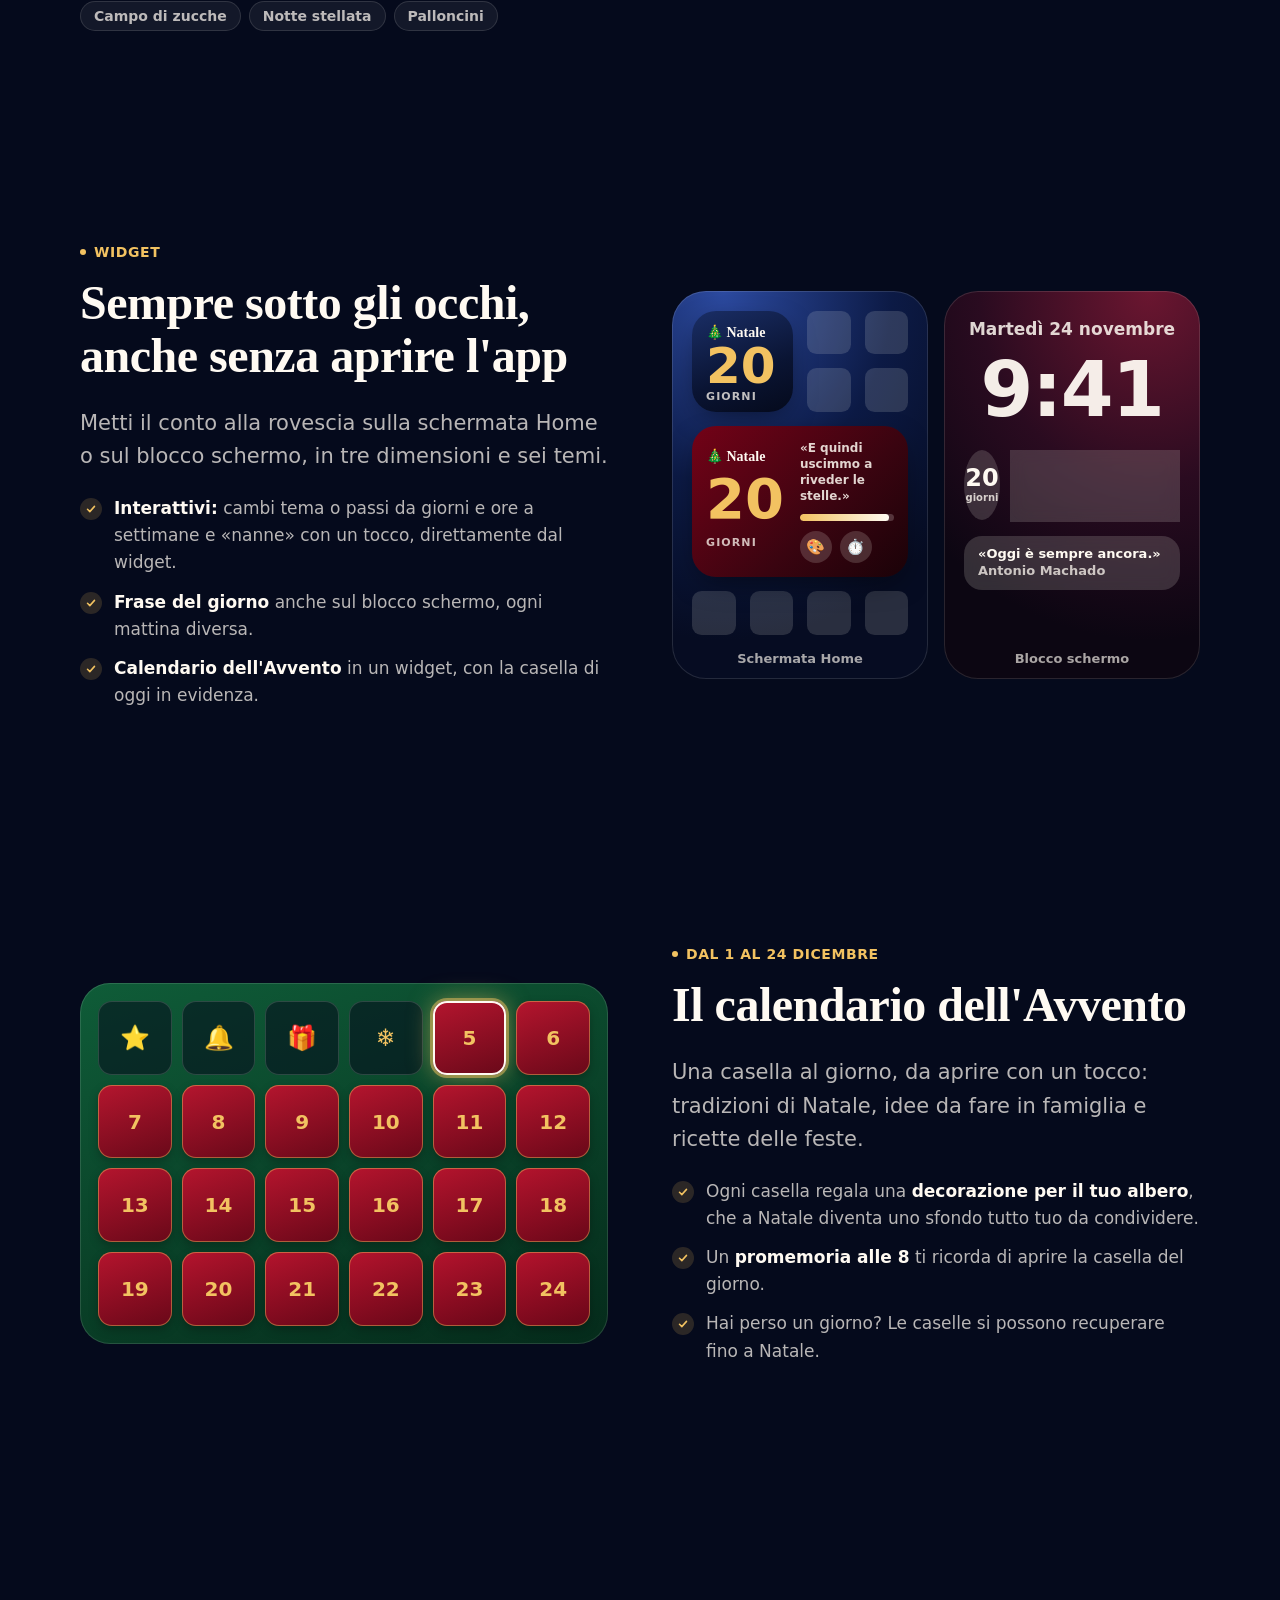
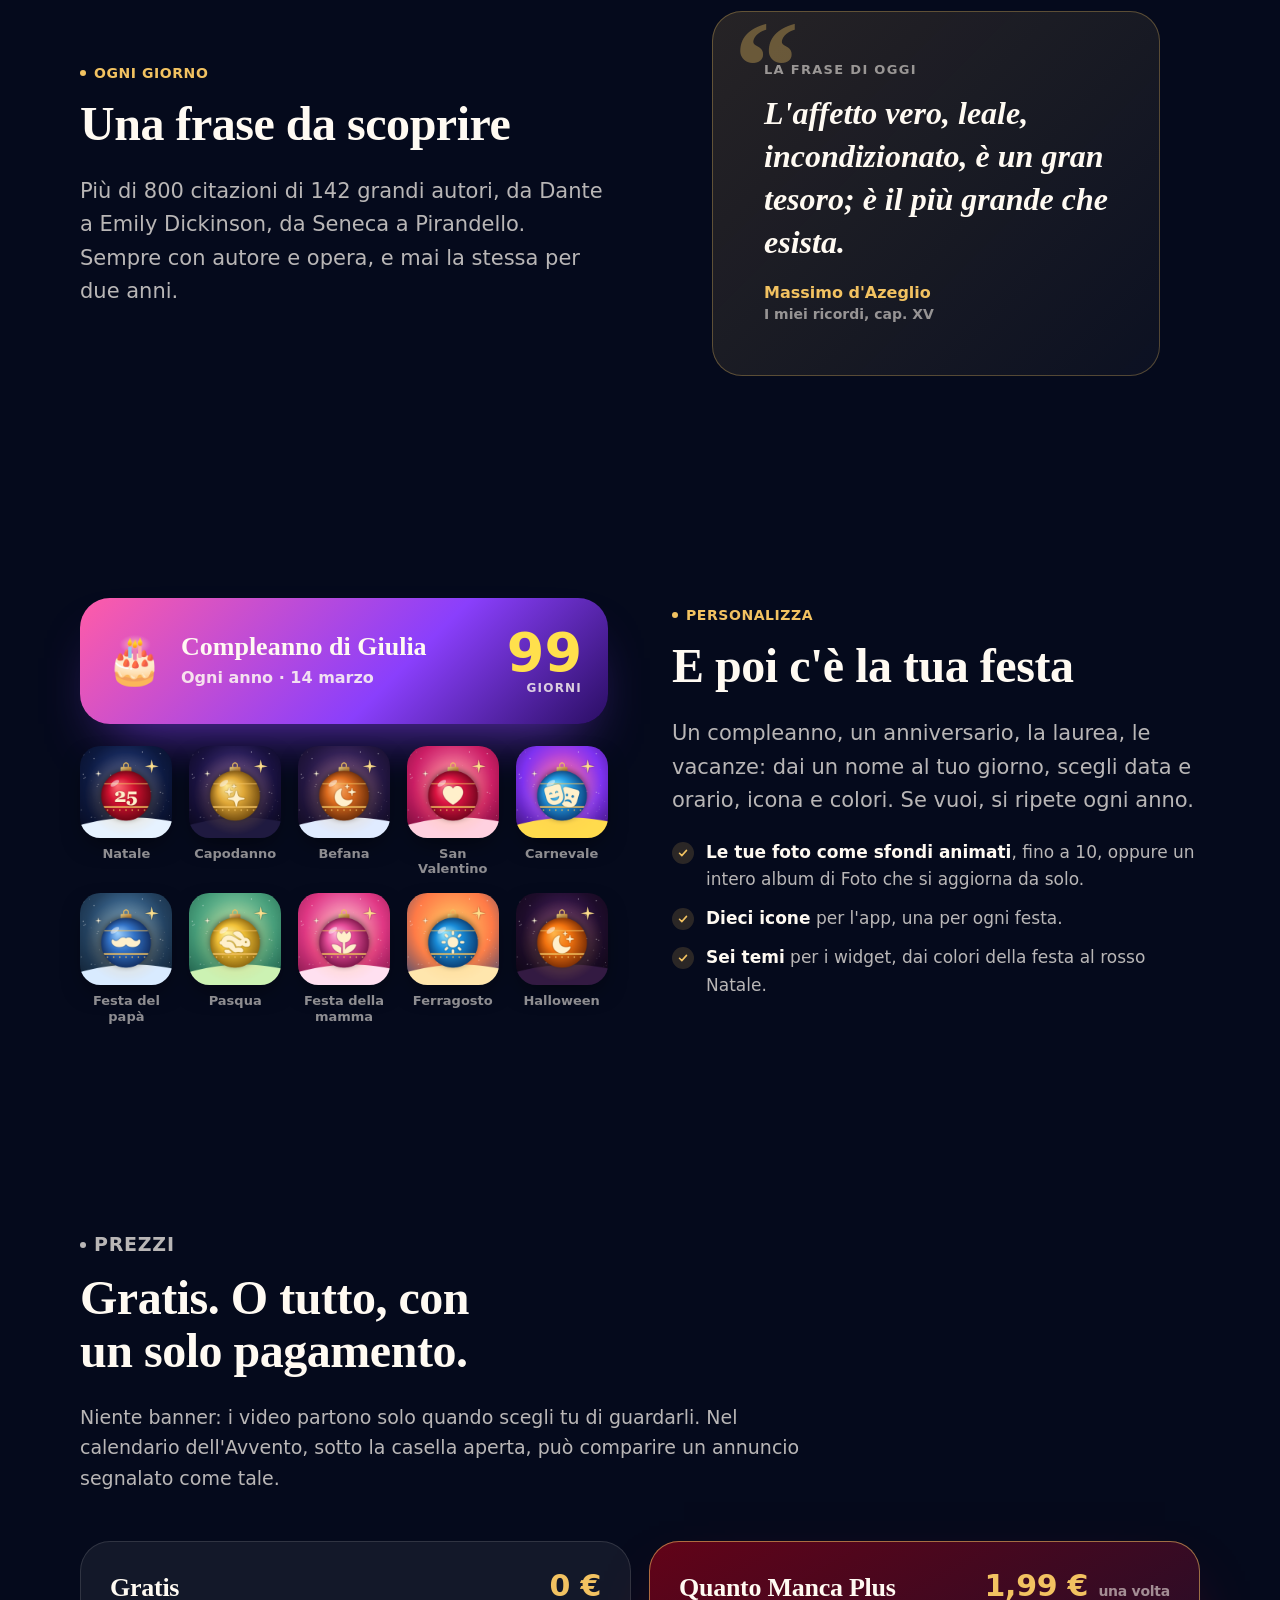
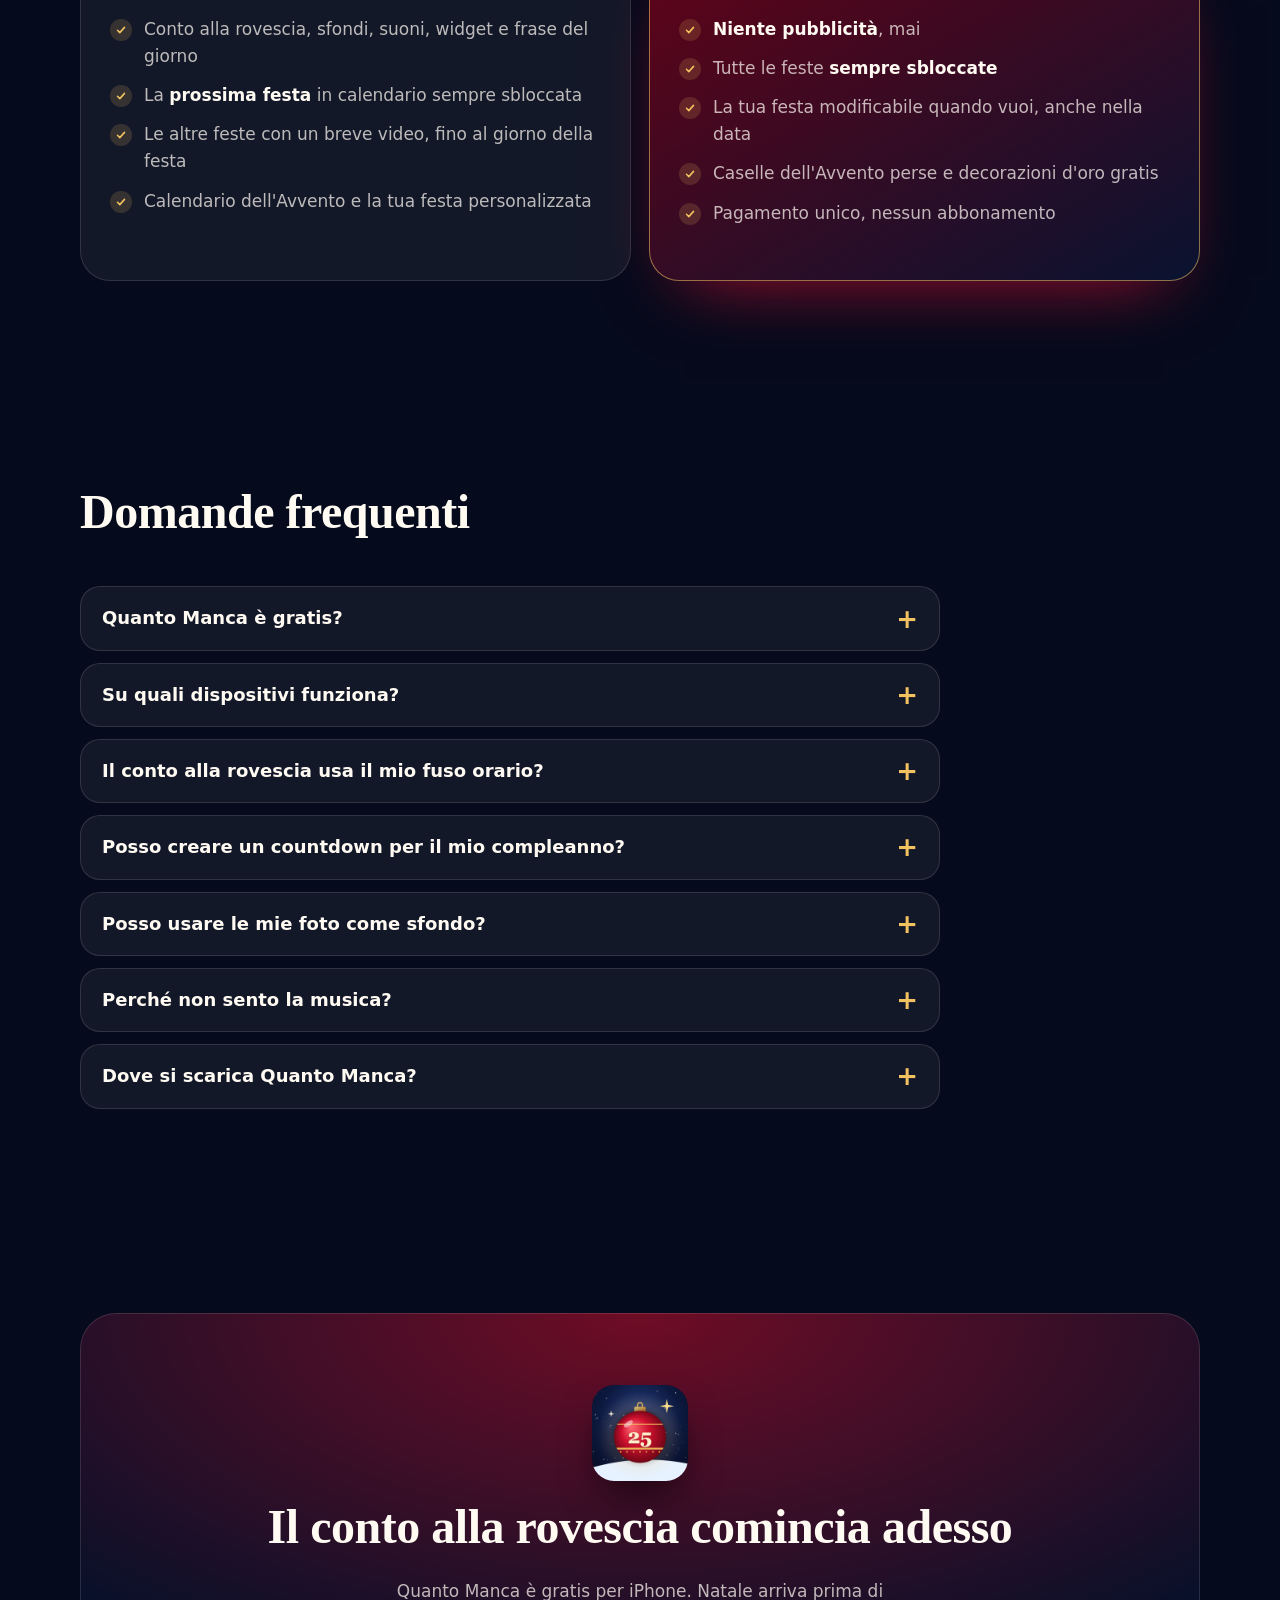
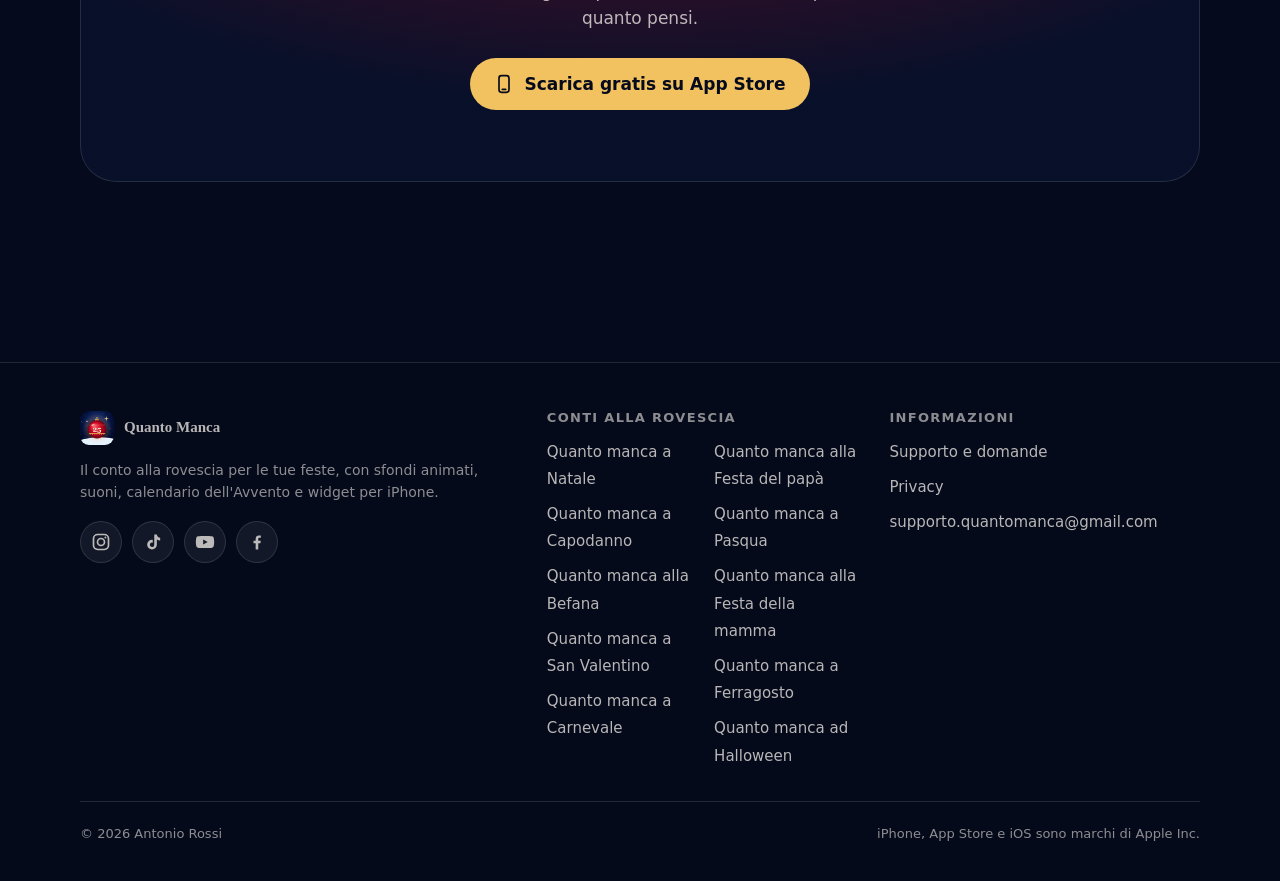
==== commit e0b018ab: "Aggiorna le date delle feste" ====
--- a/index.html
+++ b/index.html
@@ -112,70 +112,70 @@
 <div class="holiday-grid" data-sort>
 <a class="holiday-card is-next" href="/quanto-manca-a-natale/" style="--c1:#1A2E66;--c2:#0A1433;--c3:#050A1C;--accent:#F2C261" data-rule="fixed:12:25">
 <img src="/assets/icons/natale.png" alt="" width="54" height="54" loading="lazy">
-<span class="hc-days" data-days-to="fixed:12:25"><span data-n>32</span><small data-l>giorni</small></span>
+<span class="hc-days" data-days-to="fixed:12:25"><span data-n>31</span><small data-l>giorni</small></span>
 <span class="hc-name">Natale</span>
 <span class="hc-date" data-date-of="fixed:12:25">ven 25 dic</span>
 <span class="hc-badge">La prossima</span>
 </a>
 <a class="holiday-card" href="/quanto-manca-a-capodanno/" style="--c1:#332466;--c2:#140F33;--c3:#05050F;--accent:#F2C261" data-rule="fixed:1:1">
 <img src="/assets/icons/capodanno.png" alt="" width="54" height="54" loading="lazy">
-<span class="hc-days" data-days-to="fixed:1:1"><span data-n>39</span><small data-l>giorni</small></span>
+<span class="hc-days" data-days-to="fixed:1:1"><span data-n>38</span><small data-l>giorni</small></span>
 <span class="hc-name">Capodanno</span>
 <span class="hc-date" data-date-of="fixed:1:1">ven 1 gen</span>
 <span class="hc-badge" hidden>La prossima</span>
 </a>
 <a class="holiday-card" href="/quanto-manca-alla-befana/" style="--c1:#402961;--c2:#1F1438;--c3:#0A0814;--accent:#FF9E3D" data-rule="fixed:1:6">
 <img src="/assets/icons/befana.png" alt="" width="54" height="54" loading="lazy">
-<span class="hc-days" data-days-to="fixed:1:6"><span data-n>44</span><small data-l>giorni</small></span>
+<span class="hc-days" data-days-to="fixed:1:6"><span data-n>43</span><small data-l>giorni</small></span>
 <span class="hc-name">Befana</span>
 <span class="hc-date" data-date-of="fixed:1:6">mer 6 gen</span>
 <span class="hc-badge" hidden>La prossima</span>
 </a>
 <a class="holiday-card" href="/quanto-manca-a-carnevale/" style="--c1:#F233A6;--c2:#7A2EF7;--c3:#290A4C;--accent:#FFE04C" data-rule="easter:-47">
 <img src="/assets/icons/carnevale.png" alt="" width="54" height="54" loading="lazy">
-<span class="hc-days" data-days-to="easter:-47"><span data-n>78</span><small data-l>giorni</small></span>
+<span class="hc-days" data-days-to="easter:-47"><span data-n>77</span><small data-l>giorni</small></span>
 <span class="hc-name">Carnevale</span>
 <span class="hc-date" data-date-of="easter:-47">mar 9 feb</span>
 <span class="hc-badge" hidden>La prossima</span>
 </a>
 <a class="holiday-card" href="/quanto-manca-a-san-valentino/" style="--c1:#FF6694;--c2:#C71A5C;--c3:#5C082E;--accent:#FFDBEB" data-rule="fixed:2:14">
 <img src="/assets/icons/san-valentino.png" alt="" width="54" height="54" loading="lazy">
-<span class="hc-days" data-days-to="fixed:2:14"><span data-n>83</span><small data-l>giorni</small></span>
+<span class="hc-days" data-days-to="fixed:2:14"><span data-n>82</span><small data-l>giorni</small></span>
 <span class="hc-name">San Valentino</span>
 <span class="hc-date" data-date-of="fixed:2:14">dom 14 feb</span>
 <span class="hc-badge" hidden>La prossima</span>
 </a>
 <a class="holiday-card" href="/quanto-manca-alla-festa-del-papa/" style="--c1:#40739E;--c2:#213B4C;--c3:#0F1F29;--accent:#9EDBFF" data-rule="fixed:3:19">
 <img src="/assets/icons/festa-del-papa.png" alt="" width="54" height="54" loading="lazy">
-<span class="hc-days" data-days-to="fixed:3:19"><span data-n>116</span><small data-l>giorni</small></span>
+<span class="hc-days" data-days-to="fixed:3:19"><span data-n>115</span><small data-l>giorni</small></span>
 <span class="hc-name">Festa del papà</span>
 <span class="hc-date" data-date-of="fixed:3:19">ven 19 mar</span>
 <span class="hc-badge" hidden>La prossima</span>
 </a>
 <a class="holiday-card" href="/quanto-manca-a-pasqua/" style="--c1:#8CD19E;--c2:#409473;--c3:#144C3D;--accent:#FFE666" data-rule="easter:0">
 <img src="/assets/icons/pasqua.png" alt="" width="54" height="54" loading="lazy">
-<span class="hc-days" data-days-to="easter:0"><span data-n>125</span><small data-l>giorni</small></span>
+<span class="hc-days" data-days-to="easter:0"><span data-n>124</span><small data-l>giorni</small></span>
 <span class="hc-name">Pasqua</span>
 <span class="hc-date" data-date-of="easter:0">dom 28 mar</span>
 <span class="hc-badge" hidden>La prossima</span>
 </a>
 <a class="holiday-card" href="/quanto-manca-alla-festa-della-mamma/" style="--c1:#FA9ECC;--c2:#DB2678;--c3:#6B0F3B;--accent:#FFDBEB" data-rule="nth:5:6:2">
 <img src="/assets/icons/festa-della-mamma.png" alt="" width="54" height="54" loading="lazy">
-<span class="hc-days" data-days-to="nth:5:6:2"><span data-n>167</span><small data-l>giorni</small></span>
+<span class="hc-days" data-days-to="nth:5:6:2"><span data-n>166</span><small data-l>giorni</small></span>
 <span class="hc-name">Festa della mamma</span>
 <span class="hc-date" data-date-of="nth:5:6:2">dom 9 mag</span>
 <span class="hc-badge" hidden>La prossima</span>
 </a>
 <a class="holiday-card" href="/quanto-manca-a-ferragosto/" style="--c1:#FFB247;--c2:#FF703D;--c3:#1F3D73;--accent:#FFEB9E" data-rule="fixed:8:15">
 <img src="/assets/icons/ferragosto.png" alt="" width="54" height="54" loading="lazy">
-<span class="hc-days" data-days-to="fixed:8:15"><span data-n>265</span><small data-l>giorni</small></span>
+<span class="hc-days" data-days-to="fixed:8:15"><span data-n>264</span><small data-l>giorni</small></span>
 <span class="hc-name">Ferragosto</span>
 <span class="hc-date" data-date-of="fixed:8:15">dom 15 ago</span>
 <span class="hc-badge" hidden>La prossima</span>
 </a>
 <a class="holiday-card" href="/quanto-manca-ad-halloween/" style="--c1:#3D1A52;--c2:#1A0A24;--c3:#0A050F;--accent:#FF8C1A" data-rule="fixed:10:31">
 <img src="/assets/icons/halloween.png" alt="" width="54" height="54" loading="lazy">
-<span class="hc-days" data-days-to="fixed:10:31"><span data-n>342</span><small data-l>giorni</small></span>
+<span class="hc-days" data-days-to="fixed:10:31"><span data-n>341</span><small data-l>giorni</small></span>
 <span class="hc-name">Halloween</span>
 <span class="hc-date" data-date-of="fixed:10:31">dom 31 ott</span>
 <span class="hc-badge" hidden>La prossima</span>
@@ -261,7 +261,7 @@
 <span class="wall-title">Schermata Home</span>
 </div>
 <div class="wall wall-lock" aria-hidden="true">
-<div class="date">Lunedì 23 novembre</div>
+<div class="date">Martedì 24 novembre</div>
 <div class="time">9:41</div>
 <div class="lock-widgets">
 <div class="lw lw-circle"><span><b data-days-left>–</b><small>giorni</small></span></div>
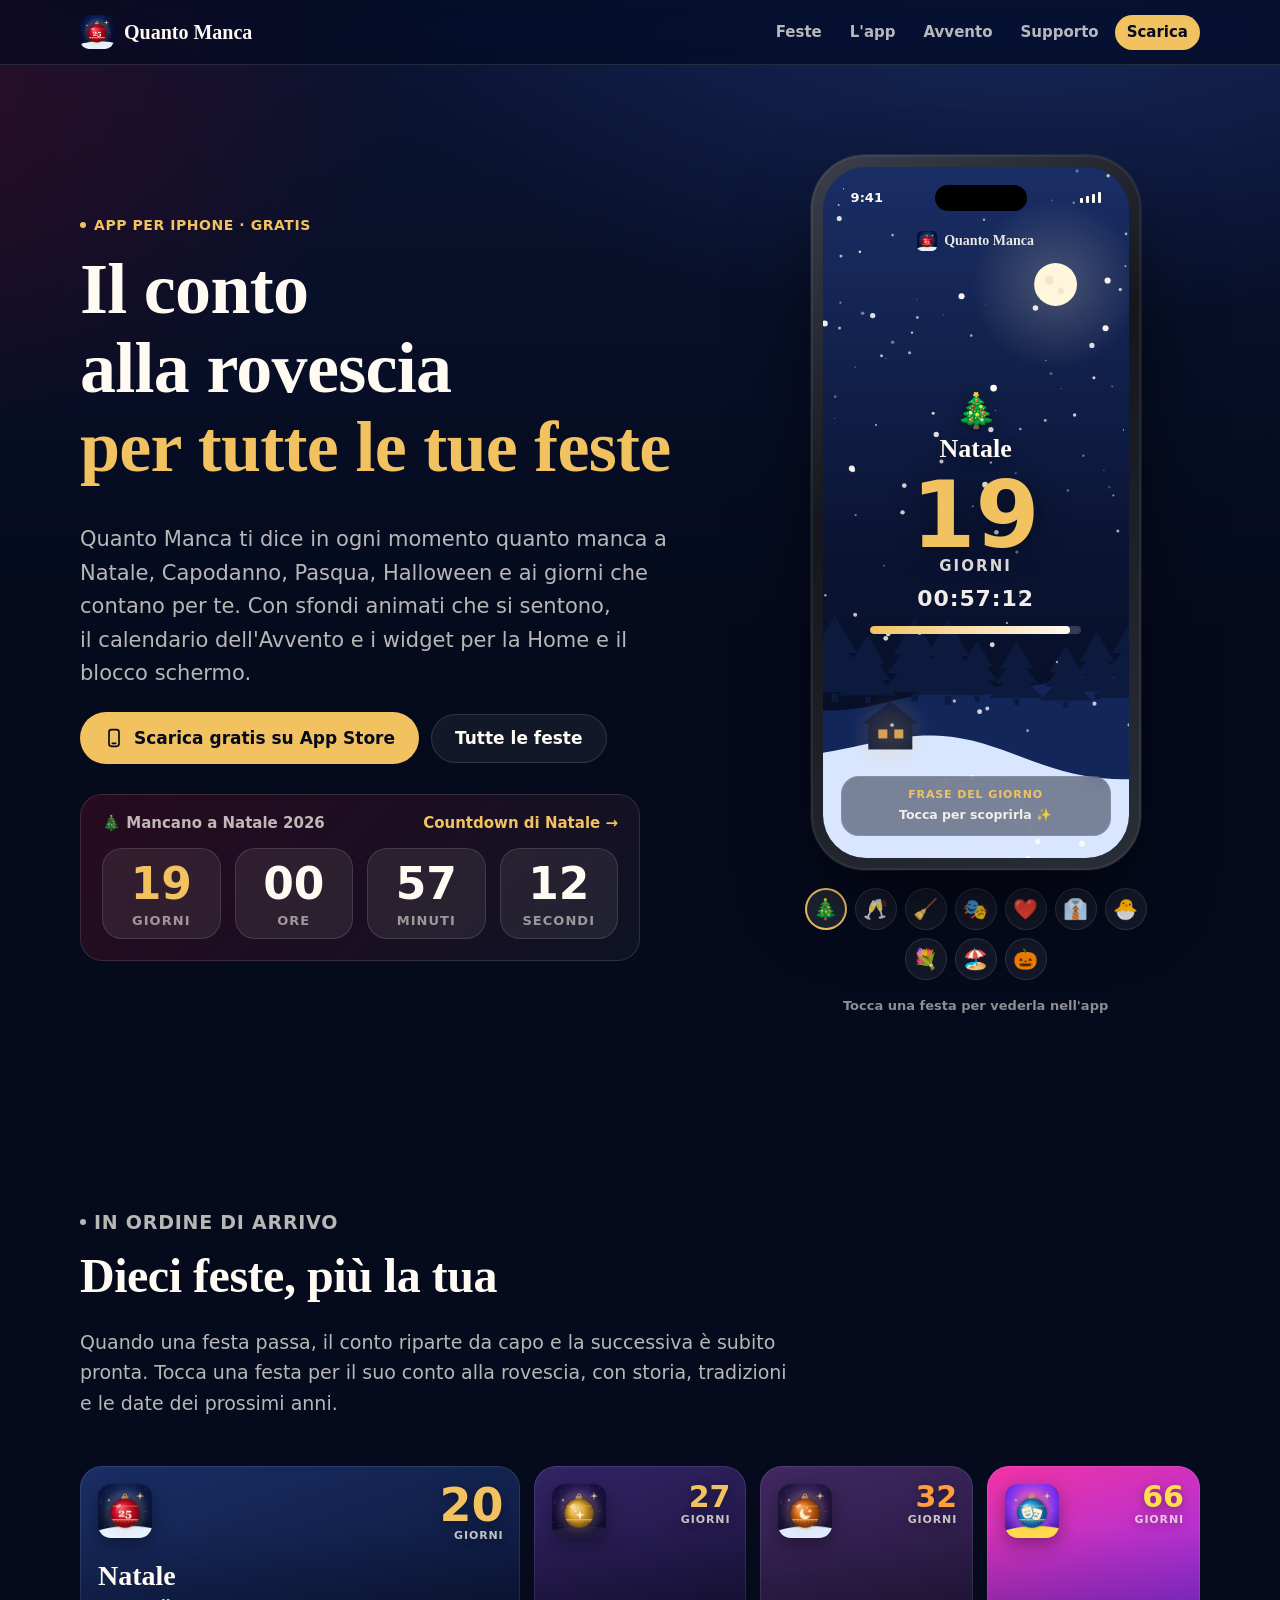
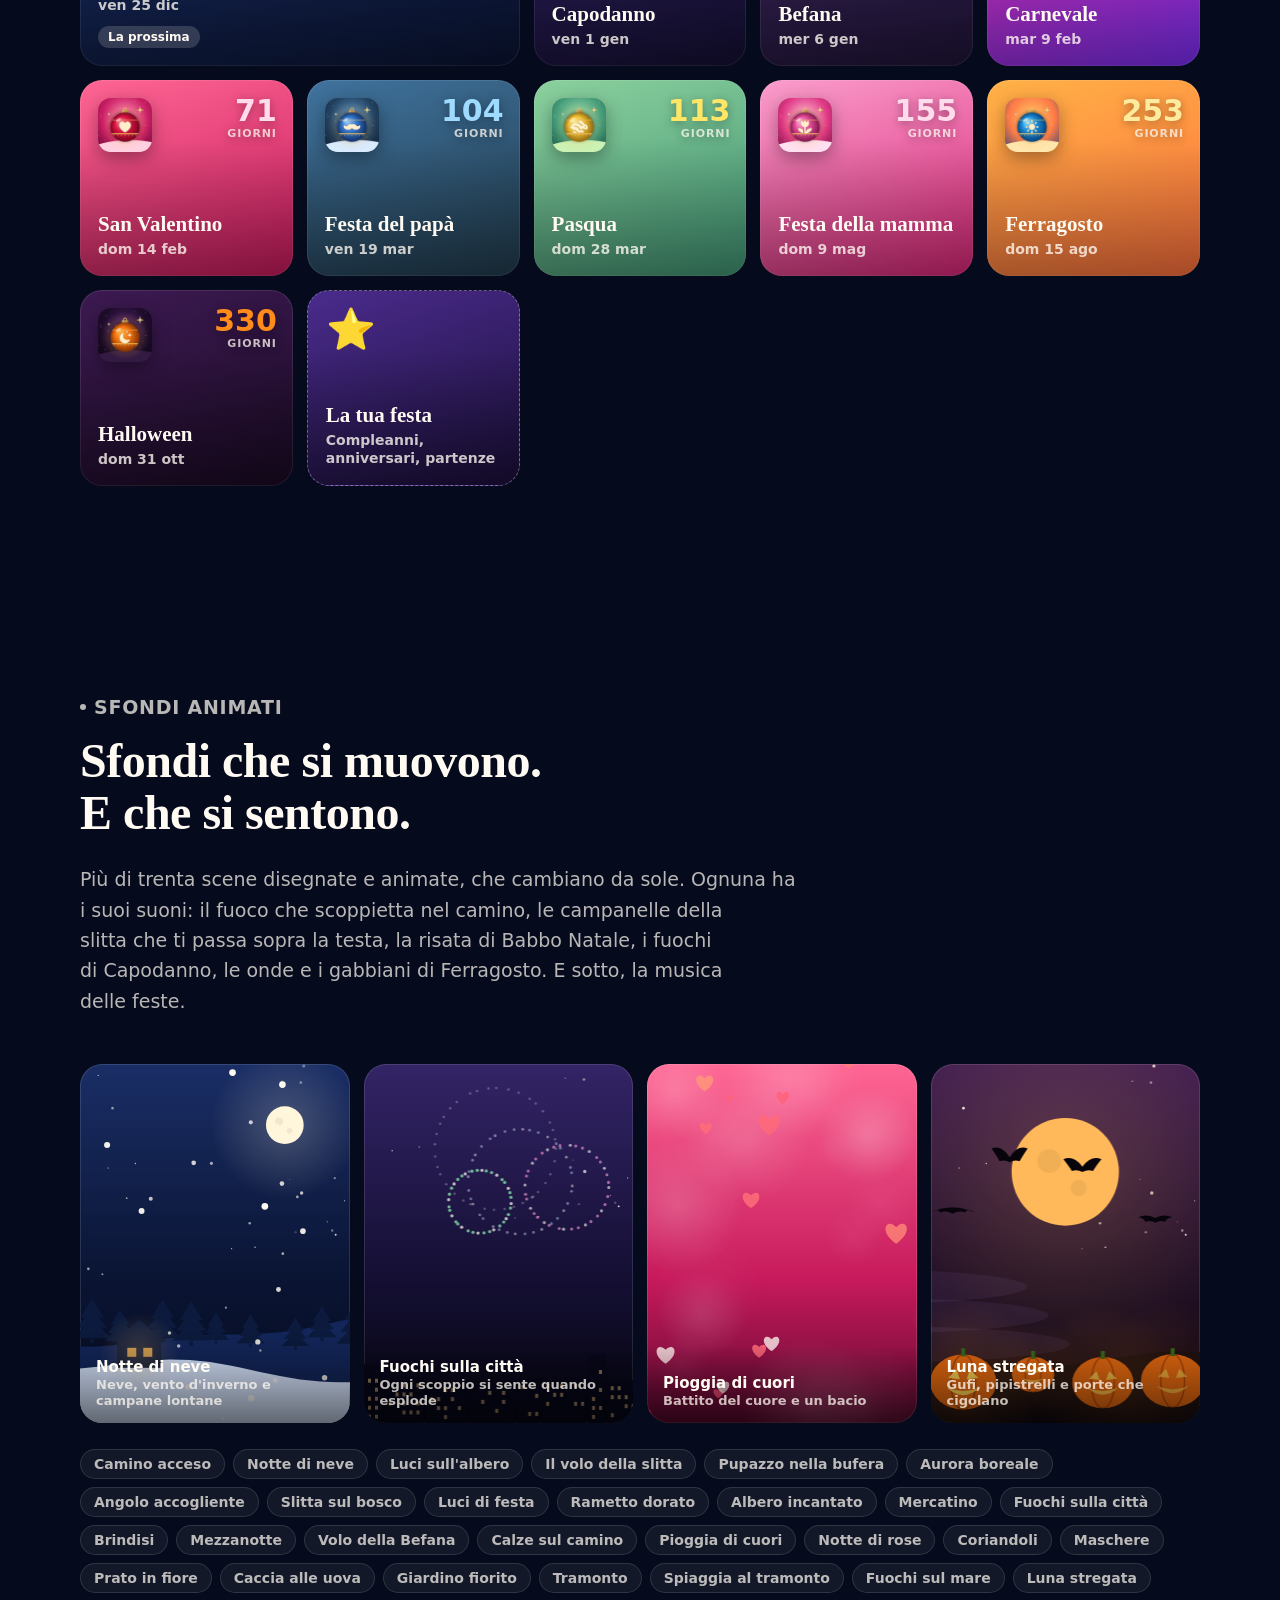
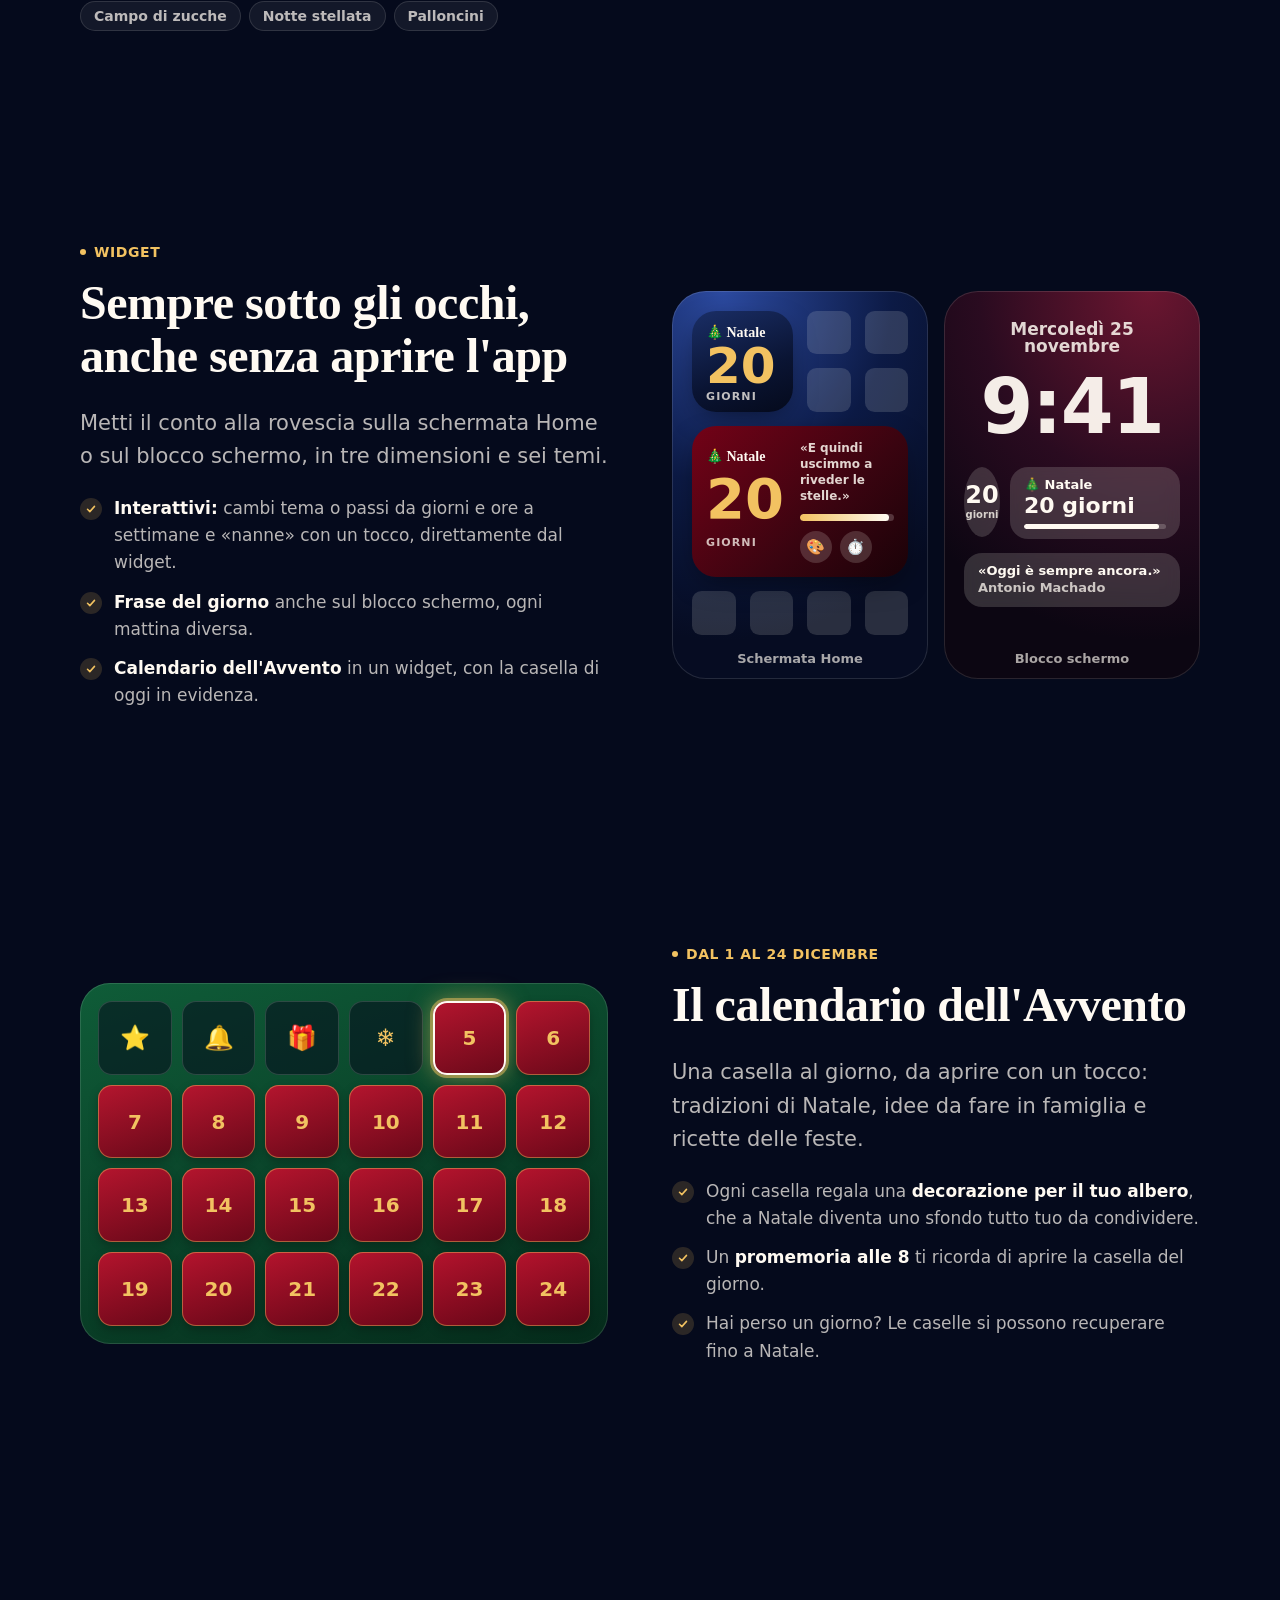
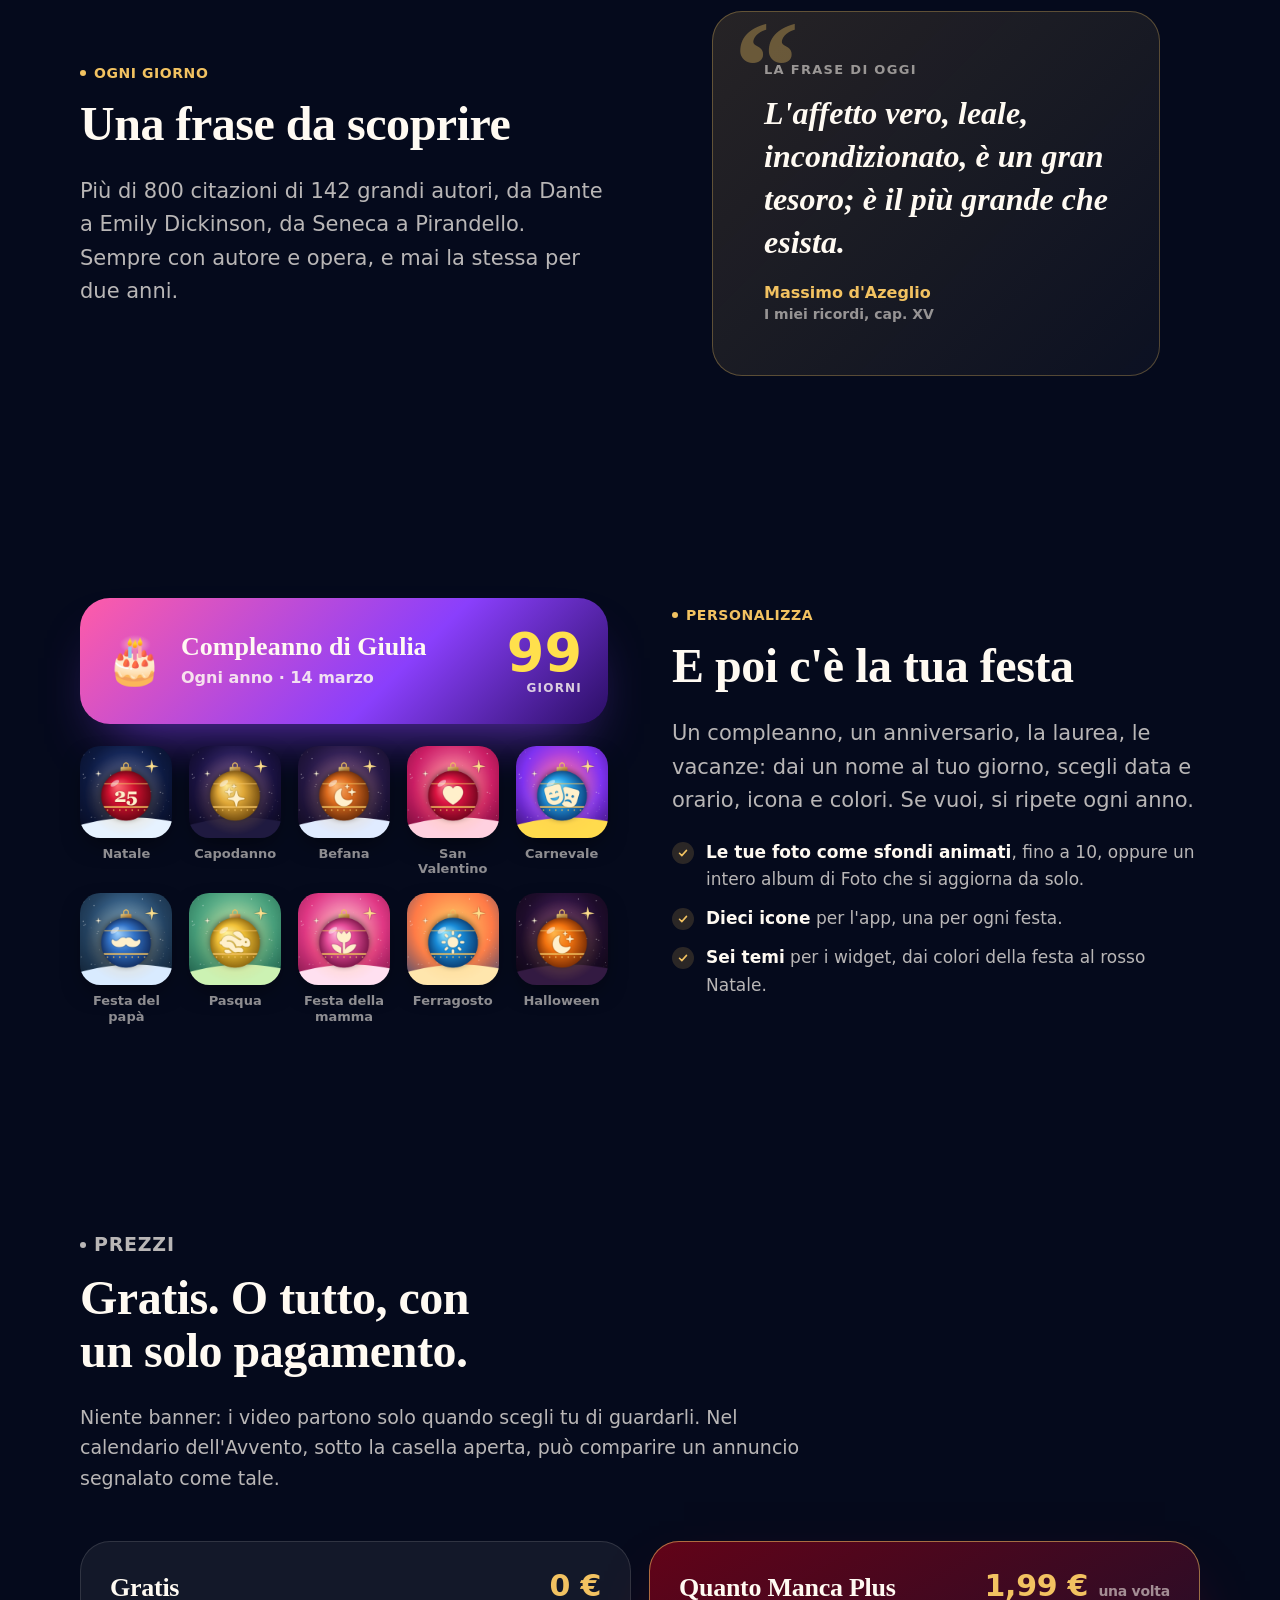
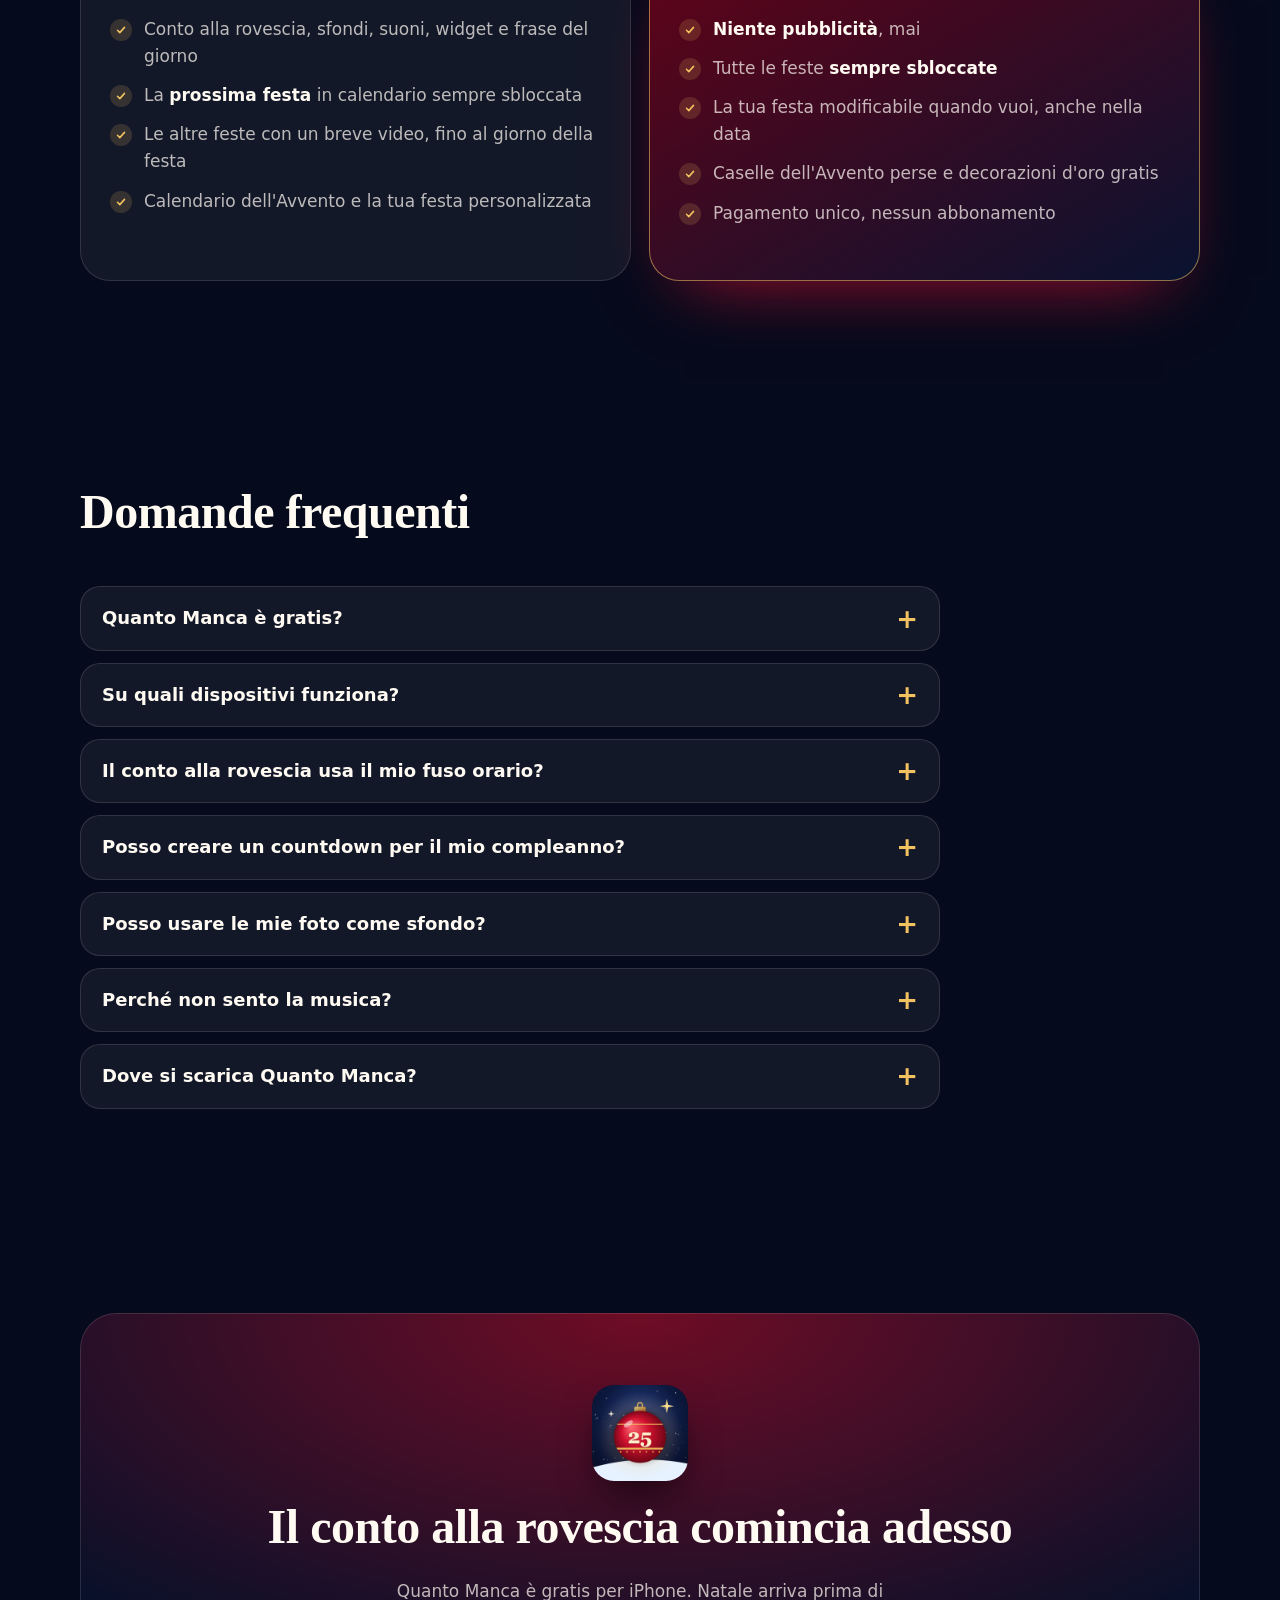
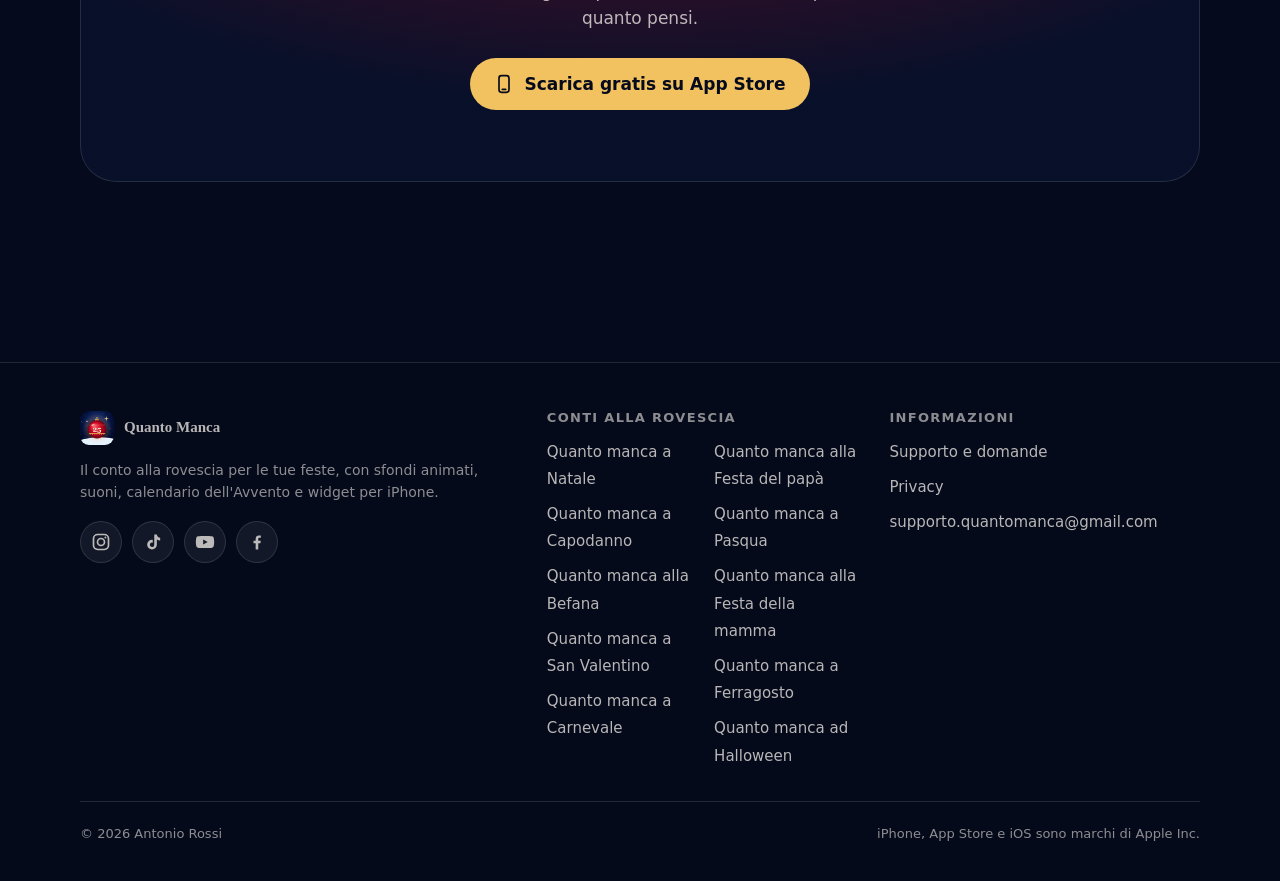
==== commit 88520741: "Aggiorna le date delle feste" ====
--- a/index.html
+++ b/index.html
@@ -112,70 +112,70 @@
 <div class="holiday-grid" data-sort>
 <a class="holiday-card is-next" href="/quanto-manca-a-natale/" style="--c1:#1A2E66;--c2:#0A1433;--c3:#050A1C;--accent:#F2C261" data-rule="fixed:12:25">
 <img src="/assets/icons/natale.png" alt="" width="54" height="54" loading="lazy">
-<span class="hc-days" data-days-to="fixed:12:25"><span data-n>31</span><small data-l>giorni</small></span>
+<span class="hc-days" data-days-to="fixed:12:25"><span data-n>30</span><small data-l>giorni</small></span>
 <span class="hc-name">Natale</span>
 <span class="hc-date" data-date-of="fixed:12:25">ven 25 dic</span>
 <span class="hc-badge">La prossima</span>
 </a>
 <a class="holiday-card" href="/quanto-manca-a-capodanno/" style="--c1:#332466;--c2:#140F33;--c3:#05050F;--accent:#F2C261" data-rule="fixed:1:1">
 <img src="/assets/icons/capodanno.png" alt="" width="54" height="54" loading="lazy">
-<span class="hc-days" data-days-to="fixed:1:1"><span data-n>38</span><small data-l>giorni</small></span>
+<span class="hc-days" data-days-to="fixed:1:1"><span data-n>37</span><small data-l>giorni</small></span>
 <span class="hc-name">Capodanno</span>
 <span class="hc-date" data-date-of="fixed:1:1">ven 1 gen</span>
 <span class="hc-badge" hidden>La prossima</span>
 </a>
 <a class="holiday-card" href="/quanto-manca-alla-befana/" style="--c1:#402961;--c2:#1F1438;--c3:#0A0814;--accent:#FF9E3D" data-rule="fixed:1:6">
 <img src="/assets/icons/befana.png" alt="" width="54" height="54" loading="lazy">
-<span class="hc-days" data-days-to="fixed:1:6"><span data-n>43</span><small data-l>giorni</small></span>
+<span class="hc-days" data-days-to="fixed:1:6"><span data-n>42</span><small data-l>giorni</small></span>
 <span class="hc-name">Befana</span>
 <span class="hc-date" data-date-of="fixed:1:6">mer 6 gen</span>
 <span class="hc-badge" hidden>La prossima</span>
 </a>
 <a class="holiday-card" href="/quanto-manca-a-carnevale/" style="--c1:#F233A6;--c2:#7A2EF7;--c3:#290A4C;--accent:#FFE04C" data-rule="easter:-47">
 <img src="/assets/icons/carnevale.png" alt="" width="54" height="54" loading="lazy">
-<span class="hc-days" data-days-to="easter:-47"><span data-n>77</span><small data-l>giorni</small></span>
+<span class="hc-days" data-days-to="easter:-47"><span data-n>76</span><small data-l>giorni</small></span>
 <span class="hc-name">Carnevale</span>
 <span class="hc-date" data-date-of="easter:-47">mar 9 feb</span>
 <span class="hc-badge" hidden>La prossima</span>
 </a>
 <a class="holiday-card" href="/quanto-manca-a-san-valentino/" style="--c1:#FF6694;--c2:#C71A5C;--c3:#5C082E;--accent:#FFDBEB" data-rule="fixed:2:14">
 <img src="/assets/icons/san-valentino.png" alt="" width="54" height="54" loading="lazy">
-<span class="hc-days" data-days-to="fixed:2:14"><span data-n>82</span><small data-l>giorni</small></span>
+<span class="hc-days" data-days-to="fixed:2:14"><span data-n>81</span><small data-l>giorni</small></span>
 <span class="hc-name">San Valentino</span>
 <span class="hc-date" data-date-of="fixed:2:14">dom 14 feb</span>
 <span class="hc-badge" hidden>La prossima</span>
 </a>
 <a class="holiday-card" href="/quanto-manca-alla-festa-del-papa/" style="--c1:#40739E;--c2:#213B4C;--c3:#0F1F29;--accent:#9EDBFF" data-rule="fixed:3:19">
 <img src="/assets/icons/festa-del-papa.png" alt="" width="54" height="54" loading="lazy">
-<span class="hc-days" data-days-to="fixed:3:19"><span data-n>115</span><small data-l>giorni</small></span>
+<span class="hc-days" data-days-to="fixed:3:19"><span data-n>114</span><small data-l>giorni</small></span>
 <span class="hc-name">Festa del papà</span>
 <span class="hc-date" data-date-of="fixed:3:19">ven 19 mar</span>
 <span class="hc-badge" hidden>La prossima</span>
 </a>
 <a class="holiday-card" href="/quanto-manca-a-pasqua/" style="--c1:#8CD19E;--c2:#409473;--c3:#144C3D;--accent:#FFE666" data-rule="easter:0">
 <img src="/assets/icons/pasqua.png" alt="" width="54" height="54" loading="lazy">
-<span class="hc-days" data-days-to="easter:0"><span data-n>124</span><small data-l>giorni</small></span>
+<span class="hc-days" data-days-to="easter:0"><span data-n>123</span><small data-l>giorni</small></span>
 <span class="hc-name">Pasqua</span>
 <span class="hc-date" data-date-of="easter:0">dom 28 mar</span>
 <span class="hc-badge" hidden>La prossima</span>
 </a>
 <a class="holiday-card" href="/quanto-manca-alla-festa-della-mamma/" style="--c1:#FA9ECC;--c2:#DB2678;--c3:#6B0F3B;--accent:#FFDBEB" data-rule="nth:5:6:2">
 <img src="/assets/icons/festa-della-mamma.png" alt="" width="54" height="54" loading="lazy">
-<span class="hc-days" data-days-to="nth:5:6:2"><span data-n>166</span><small data-l>giorni</small></span>
+<span class="hc-days" data-days-to="nth:5:6:2"><span data-n>165</span><small data-l>giorni</small></span>
 <span class="hc-name">Festa della mamma</span>
 <span class="hc-date" data-date-of="nth:5:6:2">dom 9 mag</span>
 <span class="hc-badge" hidden>La prossima</span>
 </a>
 <a class="holiday-card" href="/quanto-manca-a-ferragosto/" style="--c1:#FFB247;--c2:#FF703D;--c3:#1F3D73;--accent:#FFEB9E" data-rule="fixed:8:15">
 <img src="/assets/icons/ferragosto.png" alt="" width="54" height="54" loading="lazy">
-<span class="hc-days" data-days-to="fixed:8:15"><span data-n>264</span><small data-l>giorni</small></span>
+<span class="hc-days" data-days-to="fixed:8:15"><span data-n>263</span><small data-l>giorni</small></span>
 <span class="hc-name">Ferragosto</span>
 <span class="hc-date" data-date-of="fixed:8:15">dom 15 ago</span>
 <span class="hc-badge" hidden>La prossima</span>
 </a>
 <a class="holiday-card" href="/quanto-manca-ad-halloween/" style="--c1:#3D1A52;--c2:#1A0A24;--c3:#0A050F;--accent:#FF8C1A" data-rule="fixed:10:31">
 <img src="/assets/icons/halloween.png" alt="" width="54" height="54" loading="lazy">
-<span class="hc-days" data-days-to="fixed:10:31"><span data-n>341</span><small data-l>giorni</small></span>
+<span class="hc-days" data-days-to="fixed:10:31"><span data-n>340</span><small data-l>giorni</small></span>
 <span class="hc-name">Halloween</span>
 <span class="hc-date" data-date-of="fixed:10:31">dom 31 ott</span>
 <span class="hc-badge" hidden>La prossima</span>
@@ -261,7 +261,7 @@
 <span class="wall-title">Schermata Home</span>
 </div>
 <div class="wall wall-lock" aria-hidden="true">
-<div class="date">Martedì 24 novembre</div>
+<div class="date">Mercoledì 25 novembre</div>
 <div class="time">9:41</div>
 <div class="lock-widgets">
 <div class="lw lw-circle"><span><b data-days-left>–</b><small>giorni</small></span></div>
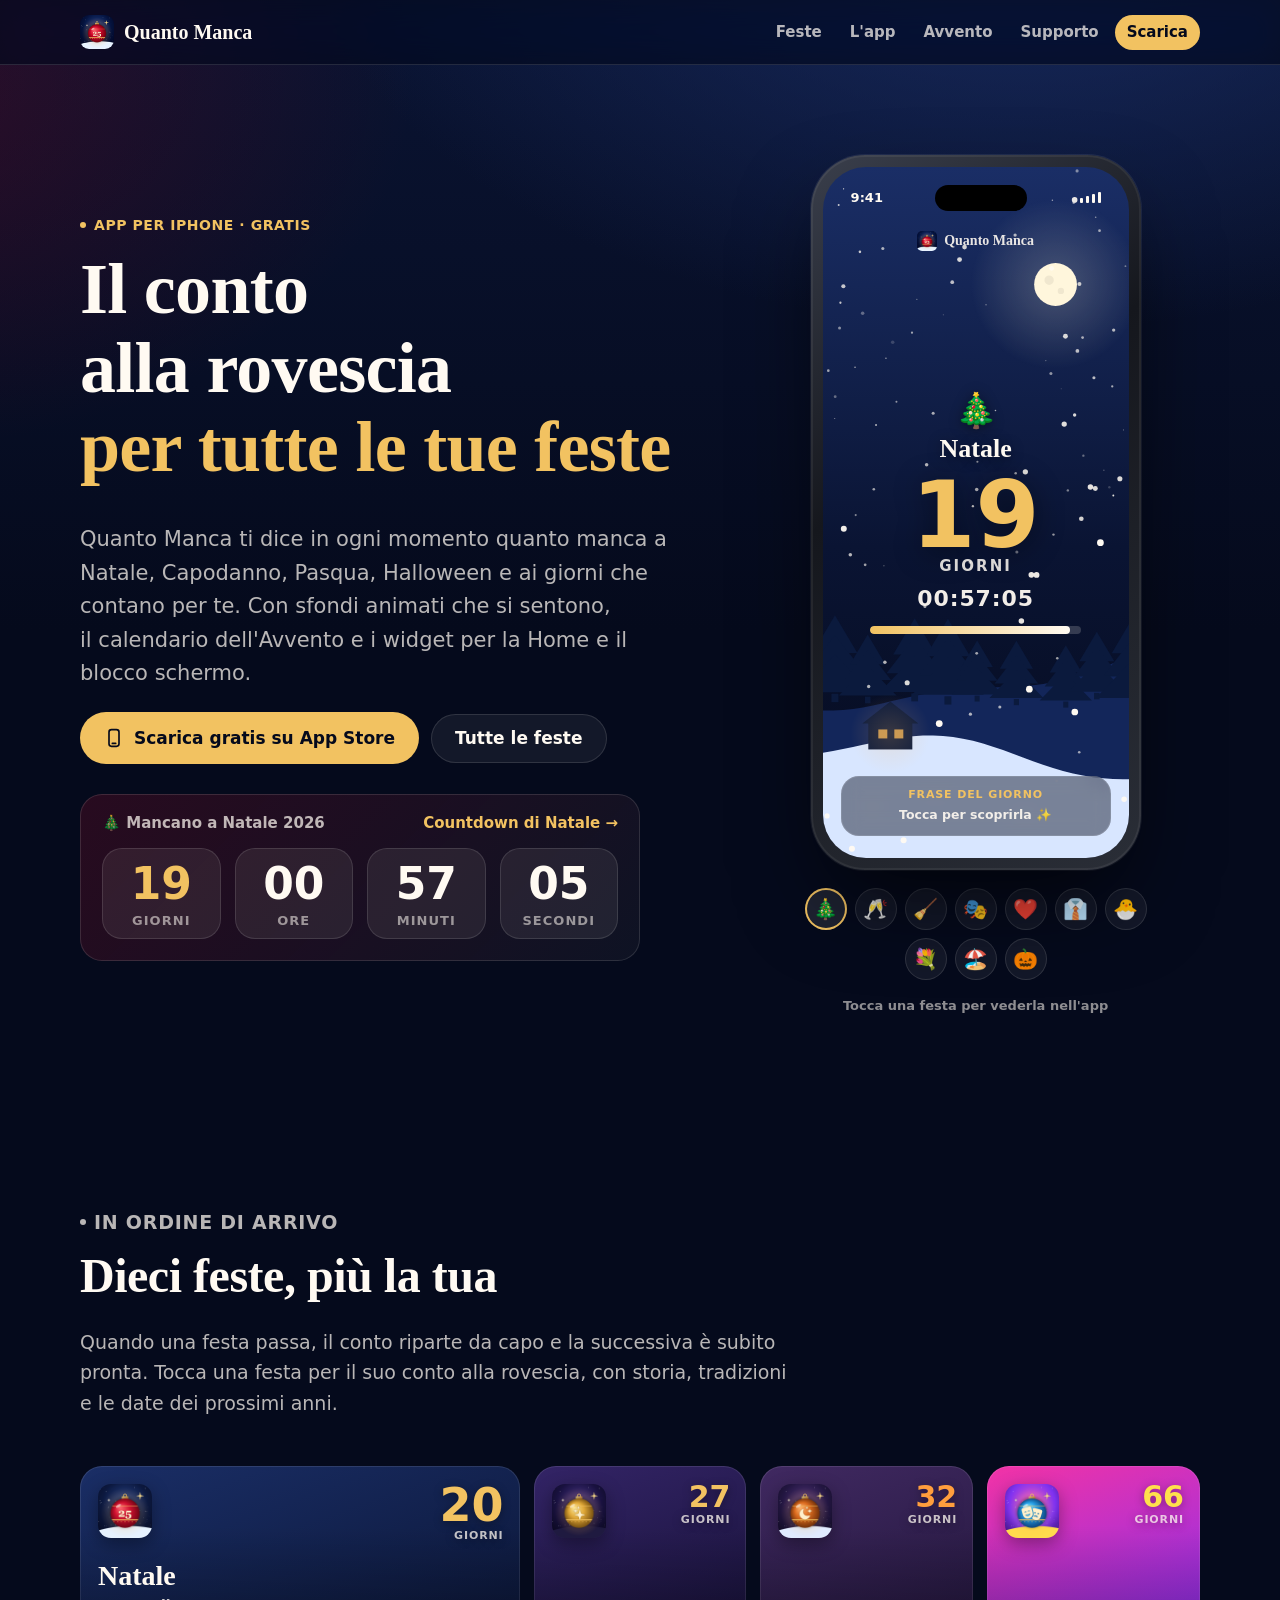
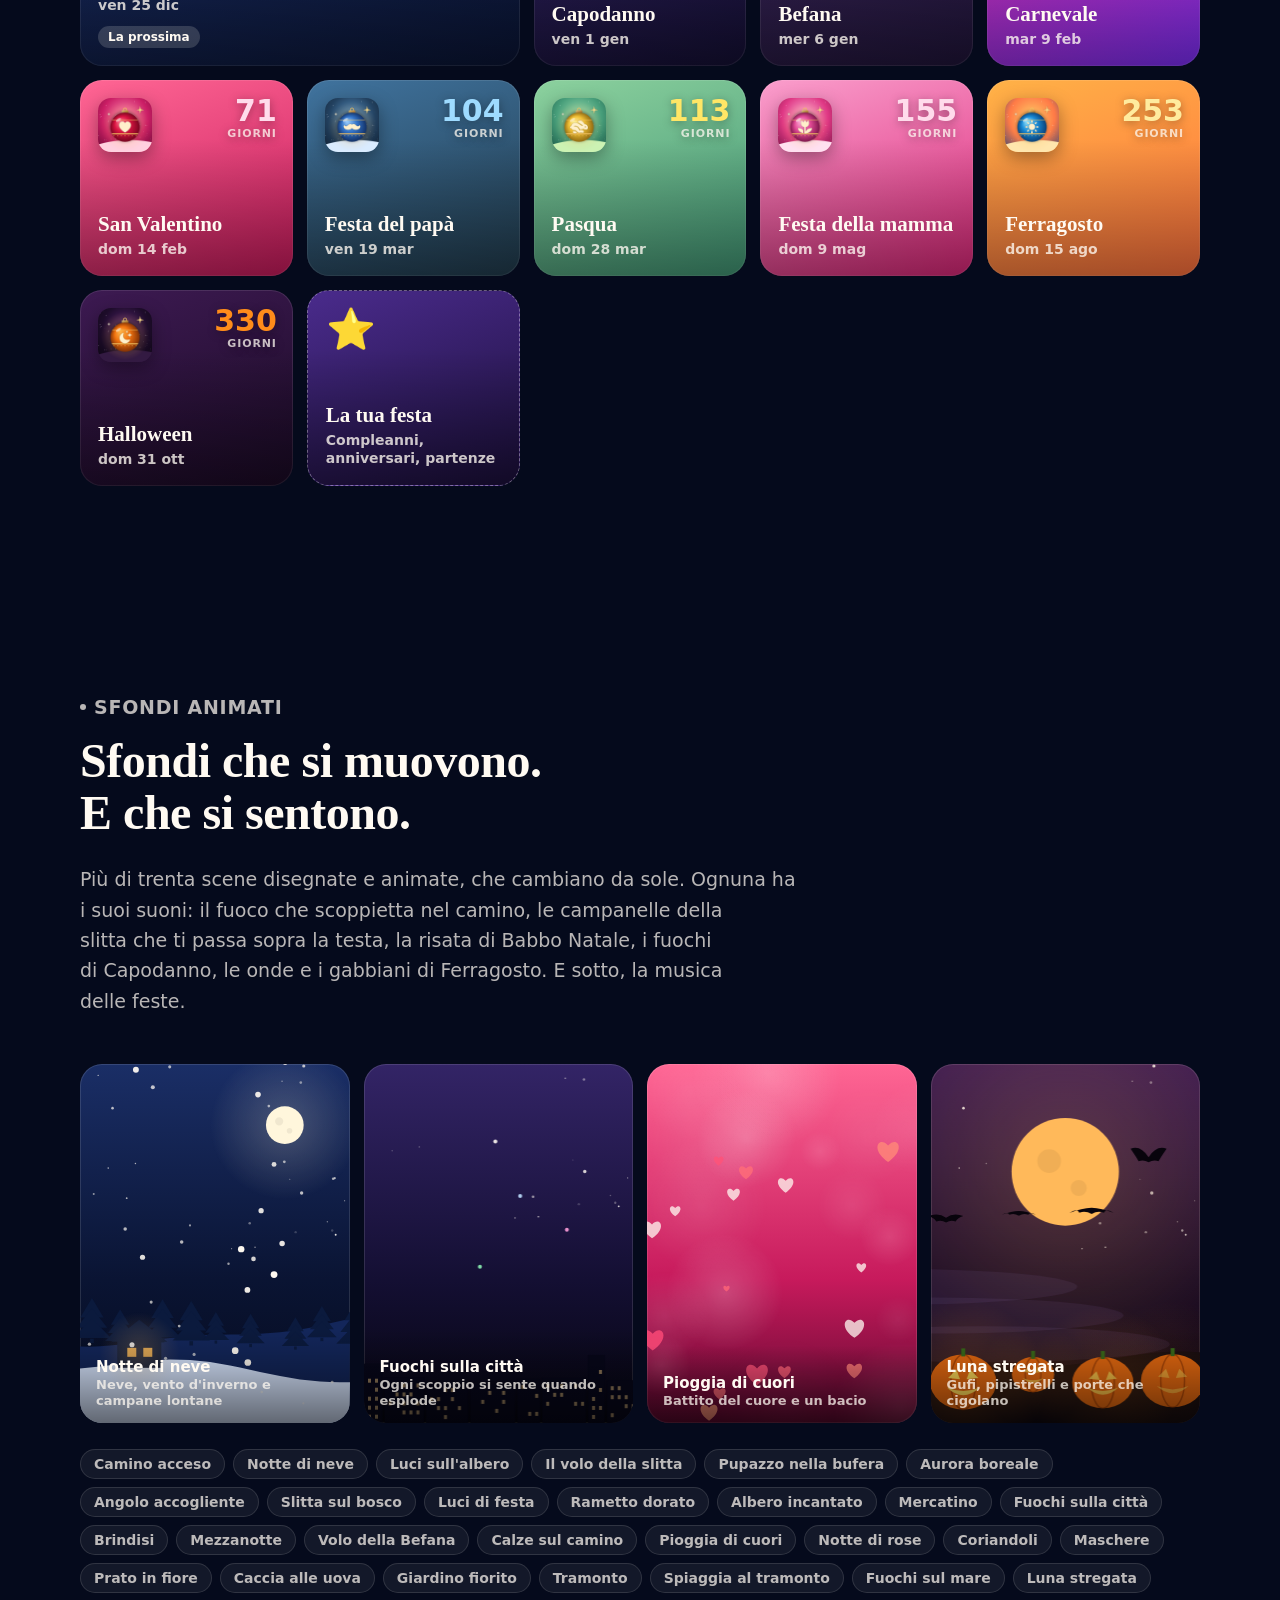
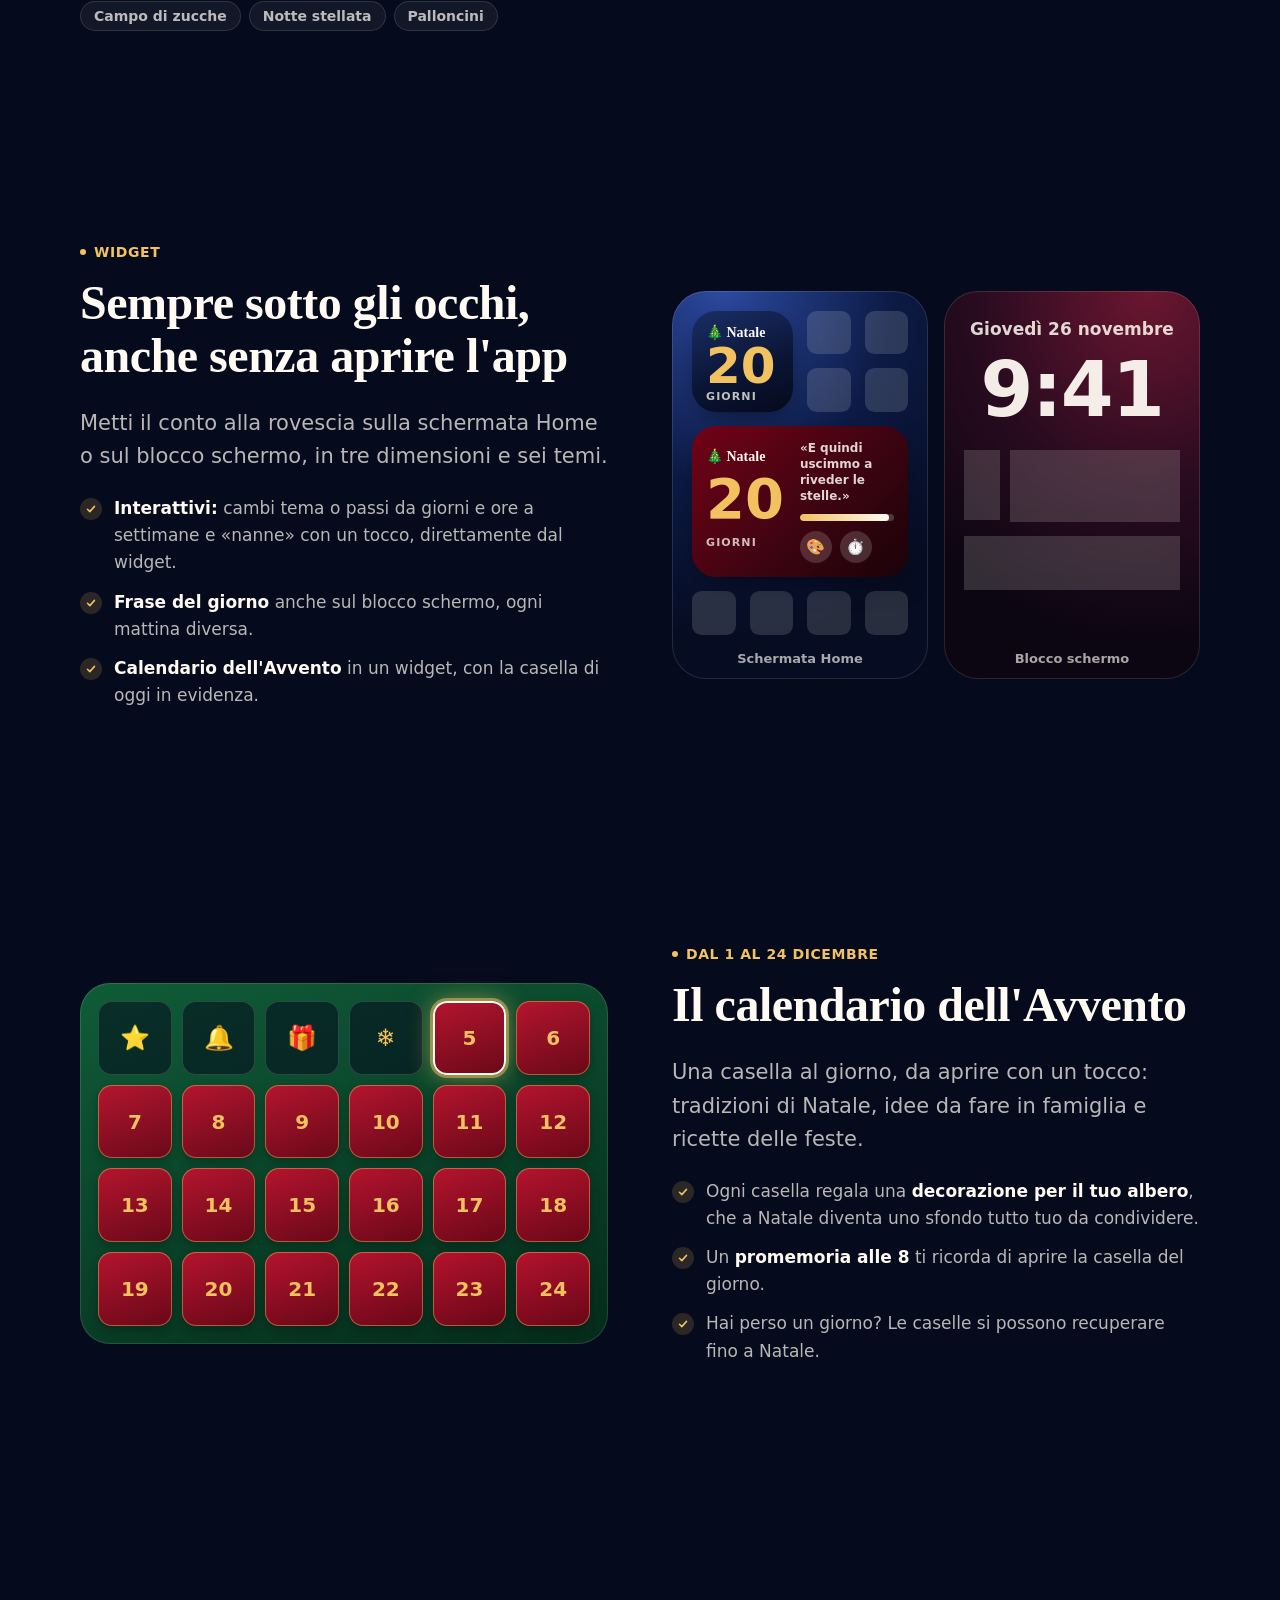
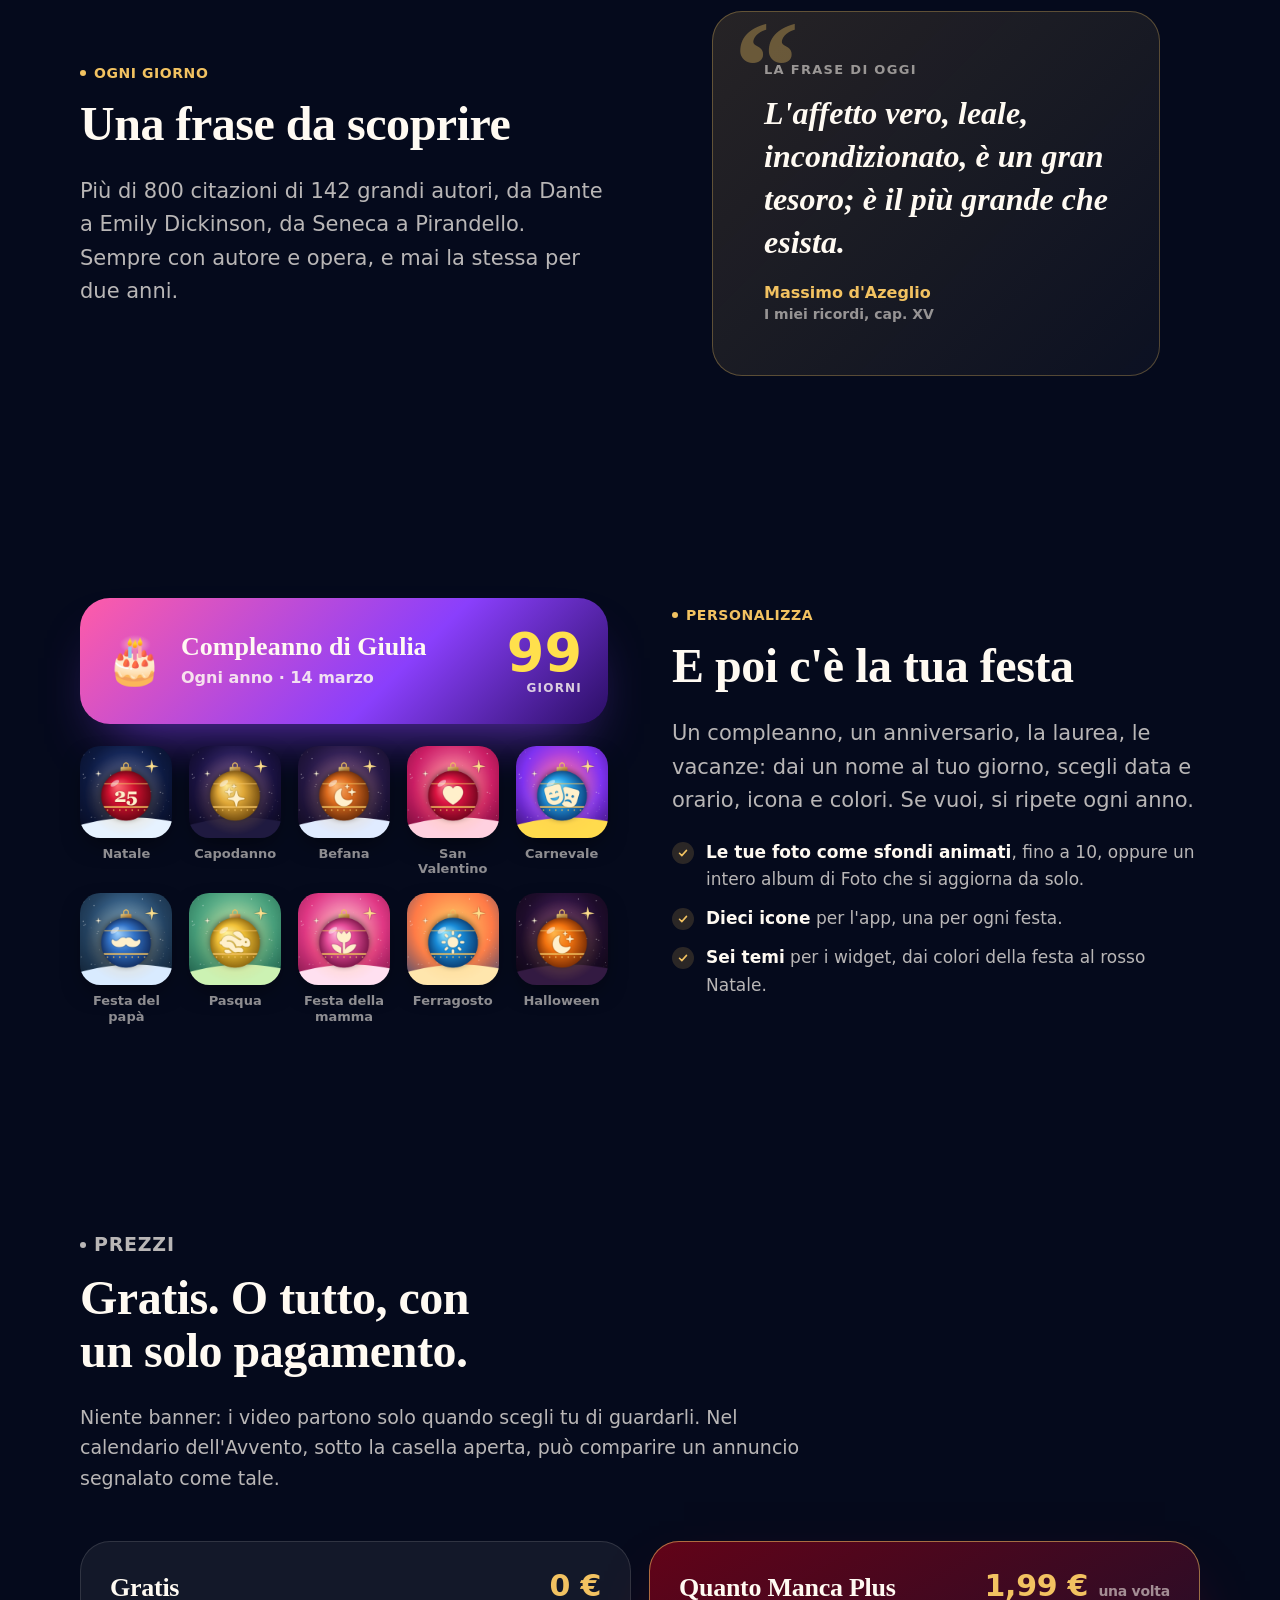
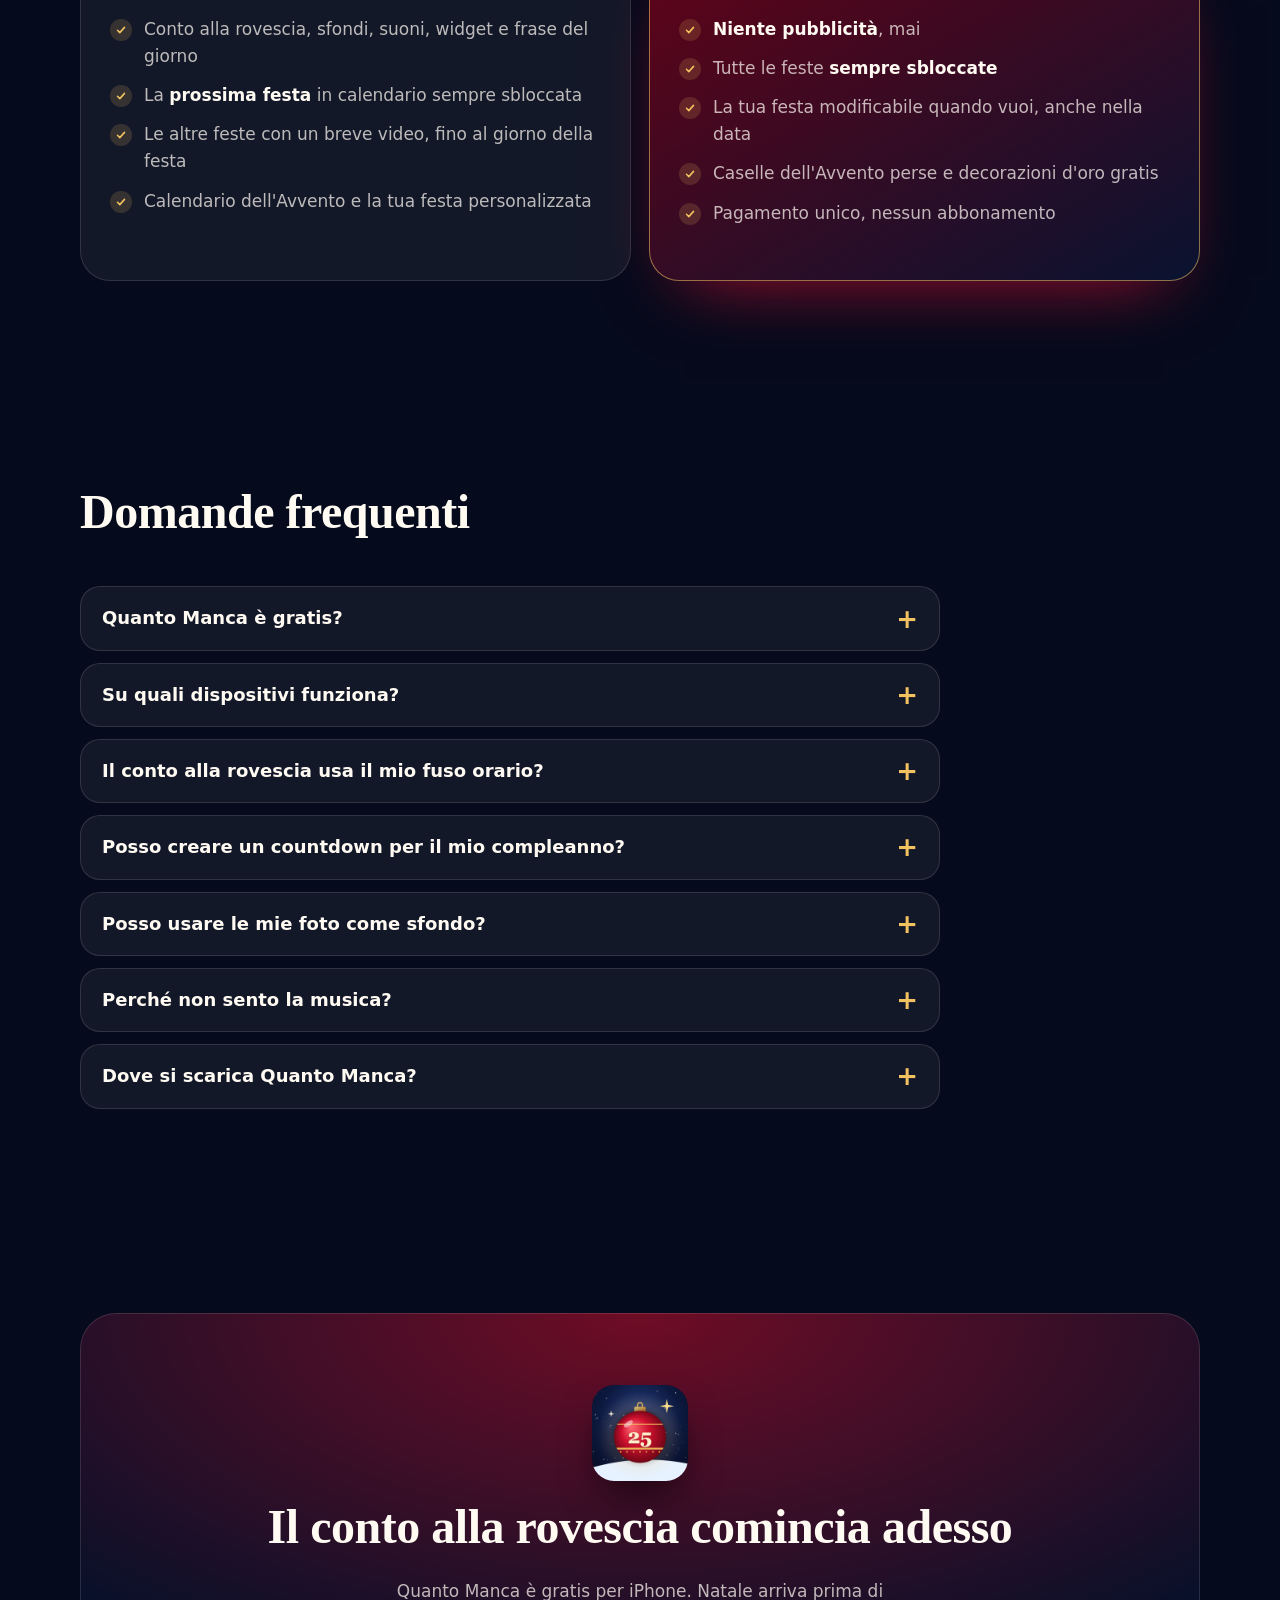
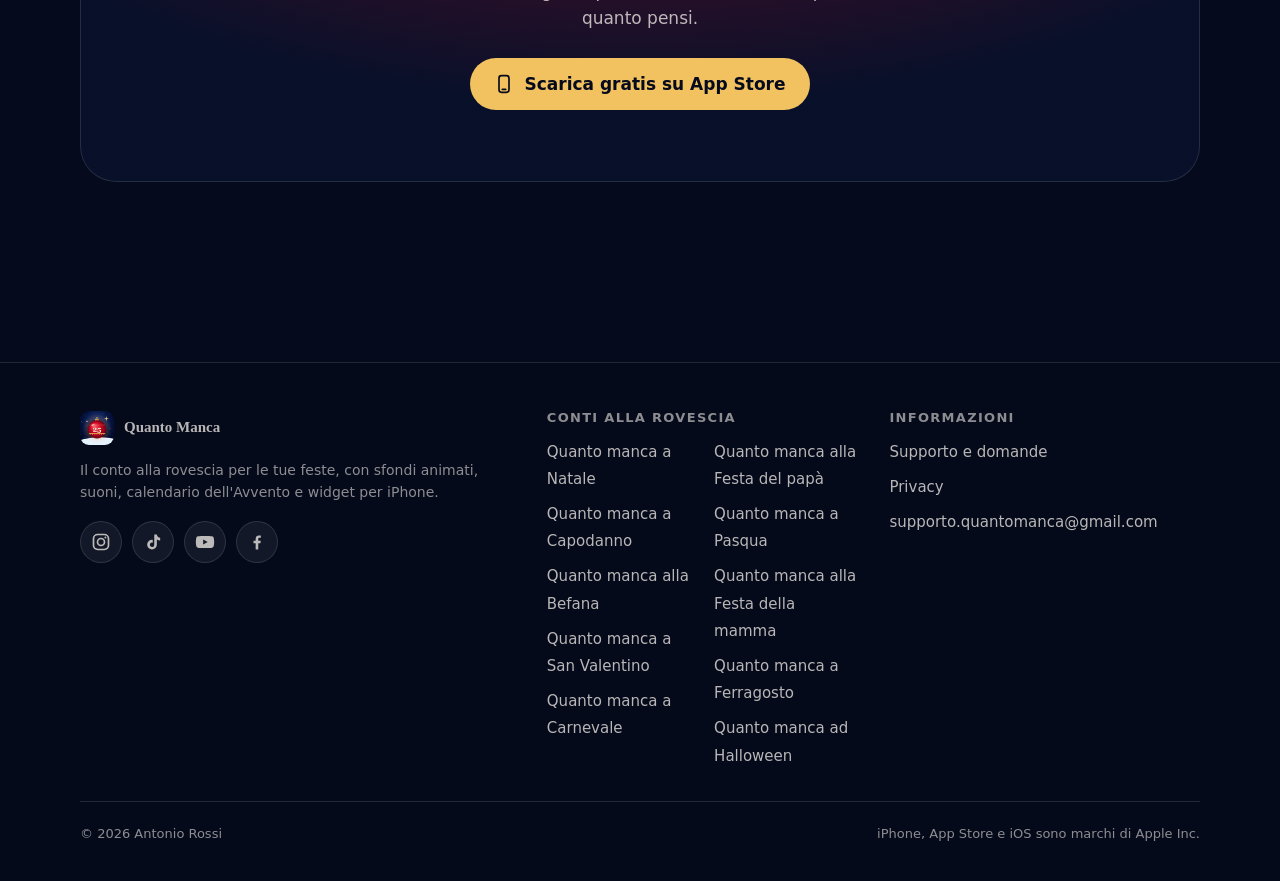
==== commit 6c38b698: "Aggiorna le date delle feste" ====
--- a/index.html
+++ b/index.html
@@ -112,70 +112,70 @@
 <div class="holiday-grid" data-sort>
 <a class="holiday-card is-next" href="/quanto-manca-a-natale/" style="--c1:#1A2E66;--c2:#0A1433;--c3:#050A1C;--accent:#F2C261" data-rule="fixed:12:25">
 <img src="/assets/icons/natale.png" alt="" width="54" height="54" loading="lazy">
-<span class="hc-days" data-days-to="fixed:12:25"><span data-n>30</span><small data-l>giorni</small></span>
+<span class="hc-days" data-days-to="fixed:12:25"><span data-n>29</span><small data-l>giorni</small></span>
 <span class="hc-name">Natale</span>
 <span class="hc-date" data-date-of="fixed:12:25">ven 25 dic</span>
 <span class="hc-badge">La prossima</span>
 </a>
 <a class="holiday-card" href="/quanto-manca-a-capodanno/" style="--c1:#332466;--c2:#140F33;--c3:#05050F;--accent:#F2C261" data-rule="fixed:1:1">
 <img src="/assets/icons/capodanno.png" alt="" width="54" height="54" loading="lazy">
-<span class="hc-days" data-days-to="fixed:1:1"><span data-n>37</span><small data-l>giorni</small></span>
+<span class="hc-days" data-days-to="fixed:1:1"><span data-n>36</span><small data-l>giorni</small></span>
 <span class="hc-name">Capodanno</span>
 <span class="hc-date" data-date-of="fixed:1:1">ven 1 gen</span>
 <span class="hc-badge" hidden>La prossima</span>
 </a>
 <a class="holiday-card" href="/quanto-manca-alla-befana/" style="--c1:#402961;--c2:#1F1438;--c3:#0A0814;--accent:#FF9E3D" data-rule="fixed:1:6">
 <img src="/assets/icons/befana.png" alt="" width="54" height="54" loading="lazy">
-<span class="hc-days" data-days-to="fixed:1:6"><span data-n>42</span><small data-l>giorni</small></span>
+<span class="hc-days" data-days-to="fixed:1:6"><span data-n>41</span><small data-l>giorni</small></span>
 <span class="hc-name">Befana</span>
 <span class="hc-date" data-date-of="fixed:1:6">mer 6 gen</span>
 <span class="hc-badge" hidden>La prossima</span>
 </a>
 <a class="holiday-card" href="/quanto-manca-a-carnevale/" style="--c1:#F233A6;--c2:#7A2EF7;--c3:#290A4C;--accent:#FFE04C" data-rule="easter:-47">
 <img src="/assets/icons/carnevale.png" alt="" width="54" height="54" loading="lazy">
-<span class="hc-days" data-days-to="easter:-47"><span data-n>76</span><small data-l>giorni</small></span>
+<span class="hc-days" data-days-to="easter:-47"><span data-n>75</span><small data-l>giorni</small></span>
 <span class="hc-name">Carnevale</span>
 <span class="hc-date" data-date-of="easter:-47">mar 9 feb</span>
 <span class="hc-badge" hidden>La prossima</span>
 </a>
 <a class="holiday-card" href="/quanto-manca-a-san-valentino/" style="--c1:#FF6694;--c2:#C71A5C;--c3:#5C082E;--accent:#FFDBEB" data-rule="fixed:2:14">
 <img src="/assets/icons/san-valentino.png" alt="" width="54" height="54" loading="lazy">
-<span class="hc-days" data-days-to="fixed:2:14"><span data-n>81</span><small data-l>giorni</small></span>
+<span class="hc-days" data-days-to="fixed:2:14"><span data-n>80</span><small data-l>giorni</small></span>
 <span class="hc-name">San Valentino</span>
 <span class="hc-date" data-date-of="fixed:2:14">dom 14 feb</span>
 <span class="hc-badge" hidden>La prossima</span>
 </a>
 <a class="holiday-card" href="/quanto-manca-alla-festa-del-papa/" style="--c1:#40739E;--c2:#213B4C;--c3:#0F1F29;--accent:#9EDBFF" data-rule="fixed:3:19">
 <img src="/assets/icons/festa-del-papa.png" alt="" width="54" height="54" loading="lazy">
-<span class="hc-days" data-days-to="fixed:3:19"><span data-n>114</span><small data-l>giorni</small></span>
+<span class="hc-days" data-days-to="fixed:3:19"><span data-n>113</span><small data-l>giorni</small></span>
 <span class="hc-name">Festa del papà</span>
 <span class="hc-date" data-date-of="fixed:3:19">ven 19 mar</span>
 <span class="hc-badge" hidden>La prossima</span>
 </a>
 <a class="holiday-card" href="/quanto-manca-a-pasqua/" style="--c1:#8CD19E;--c2:#409473;--c3:#144C3D;--accent:#FFE666" data-rule="easter:0">
 <img src="/assets/icons/pasqua.png" alt="" width="54" height="54" loading="lazy">
-<span class="hc-days" data-days-to="easter:0"><span data-n>123</span><small data-l>giorni</small></span>
+<span class="hc-days" data-days-to="easter:0"><span data-n>122</span><small data-l>giorni</small></span>
 <span class="hc-name">Pasqua</span>
 <span class="hc-date" data-date-of="easter:0">dom 28 mar</span>
 <span class="hc-badge" hidden>La prossima</span>
 </a>
 <a class="holiday-card" href="/quanto-manca-alla-festa-della-mamma/" style="--c1:#FA9ECC;--c2:#DB2678;--c3:#6B0F3B;--accent:#FFDBEB" data-rule="nth:5:6:2">
 <img src="/assets/icons/festa-della-mamma.png" alt="" width="54" height="54" loading="lazy">
-<span class="hc-days" data-days-to="nth:5:6:2"><span data-n>165</span><small data-l>giorni</small></span>
+<span class="hc-days" data-days-to="nth:5:6:2"><span data-n>164</span><small data-l>giorni</small></span>
 <span class="hc-name">Festa della mamma</span>
 <span class="hc-date" data-date-of="nth:5:6:2">dom 9 mag</span>
 <span class="hc-badge" hidden>La prossima</span>
 </a>
 <a class="holiday-card" href="/quanto-manca-a-ferragosto/" style="--c1:#FFB247;--c2:#FF703D;--c3:#1F3D73;--accent:#FFEB9E" data-rule="fixed:8:15">
 <img src="/assets/icons/ferragosto.png" alt="" width="54" height="54" loading="lazy">
-<span class="hc-days" data-days-to="fixed:8:15"><span data-n>263</span><small data-l>giorni</small></span>
+<span class="hc-days" data-days-to="fixed:8:15"><span data-n>262</span><small data-l>giorni</small></span>
 <span class="hc-name">Ferragosto</span>
 <span class="hc-date" data-date-of="fixed:8:15">dom 15 ago</span>
 <span class="hc-badge" hidden>La prossima</span>
 </a>
 <a class="holiday-card" href="/quanto-manca-ad-halloween/" style="--c1:#3D1A52;--c2:#1A0A24;--c3:#0A050F;--accent:#FF8C1A" data-rule="fixed:10:31">
 <img src="/assets/icons/halloween.png" alt="" width="54" height="54" loading="lazy">
-<span class="hc-days" data-days-to="fixed:10:31"><span data-n>340</span><small data-l>giorni</small></span>
+<span class="hc-days" data-days-to="fixed:10:31"><span data-n>339</span><small data-l>giorni</small></span>
 <span class="hc-name">Halloween</span>
 <span class="hc-date" data-date-of="fixed:10:31">dom 31 ott</span>
 <span class="hc-badge" hidden>La prossima</span>
@@ -261,7 +261,7 @@
 <span class="wall-title">Schermata Home</span>
 </div>
 <div class="wall wall-lock" aria-hidden="true">
-<div class="date">Mercoledì 25 novembre</div>
+<div class="date">Giovedì 26 novembre</div>
 <div class="time">9:41</div>
 <div class="lock-widgets">
 <div class="lw lw-circle"><span><b data-days-left>–</b><small>giorni</small></span></div>
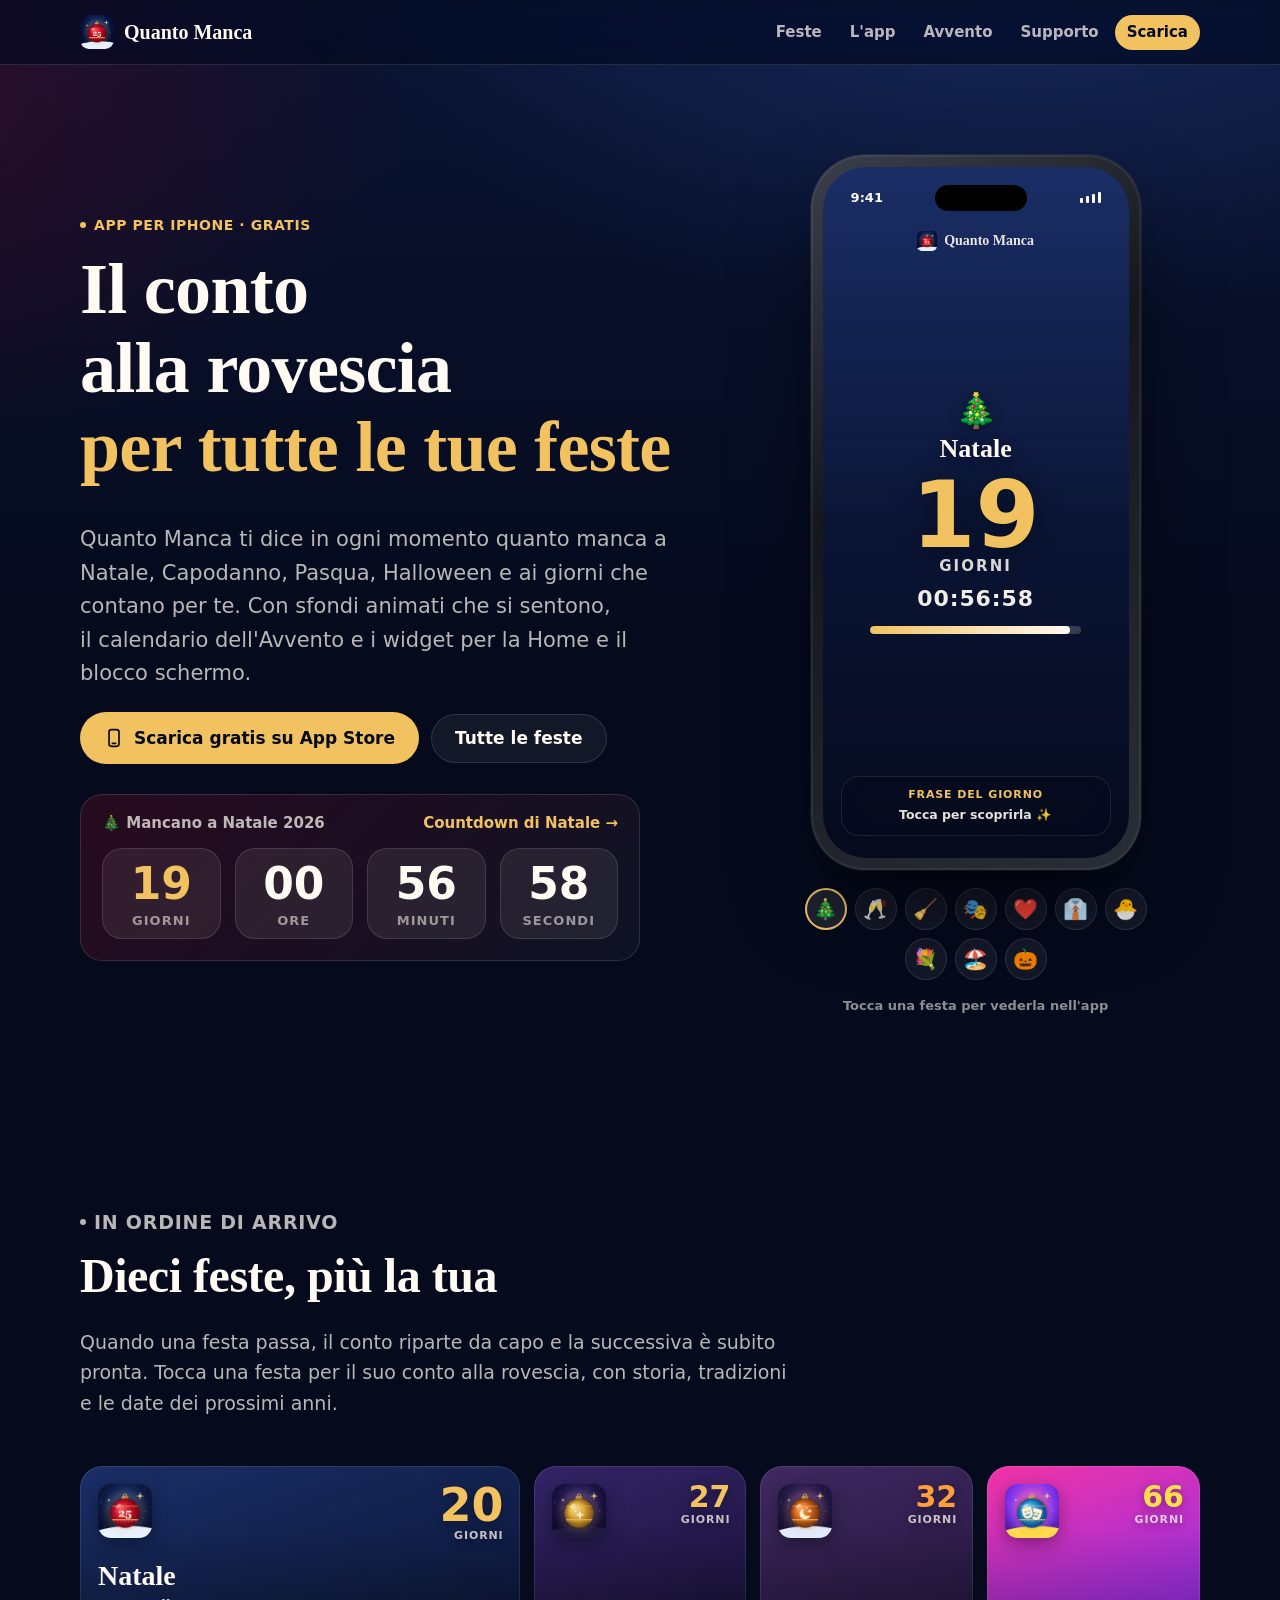
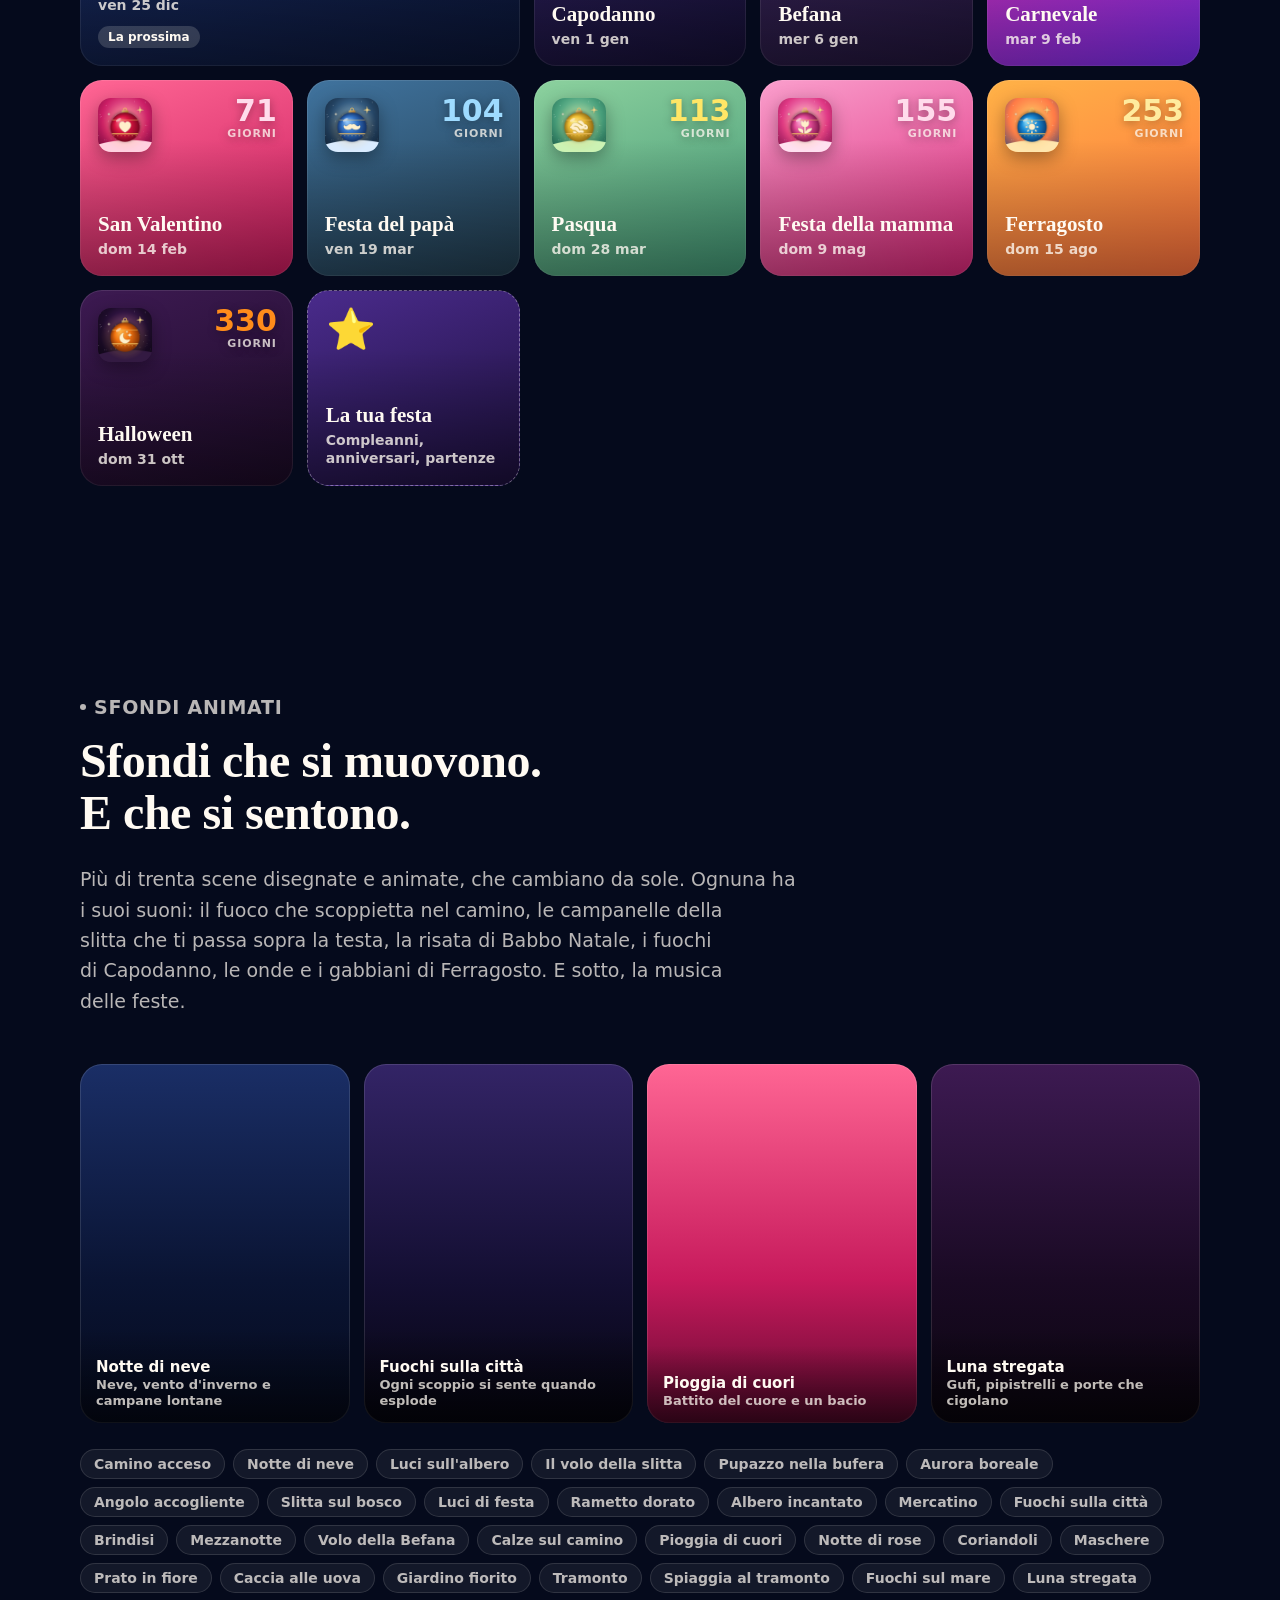
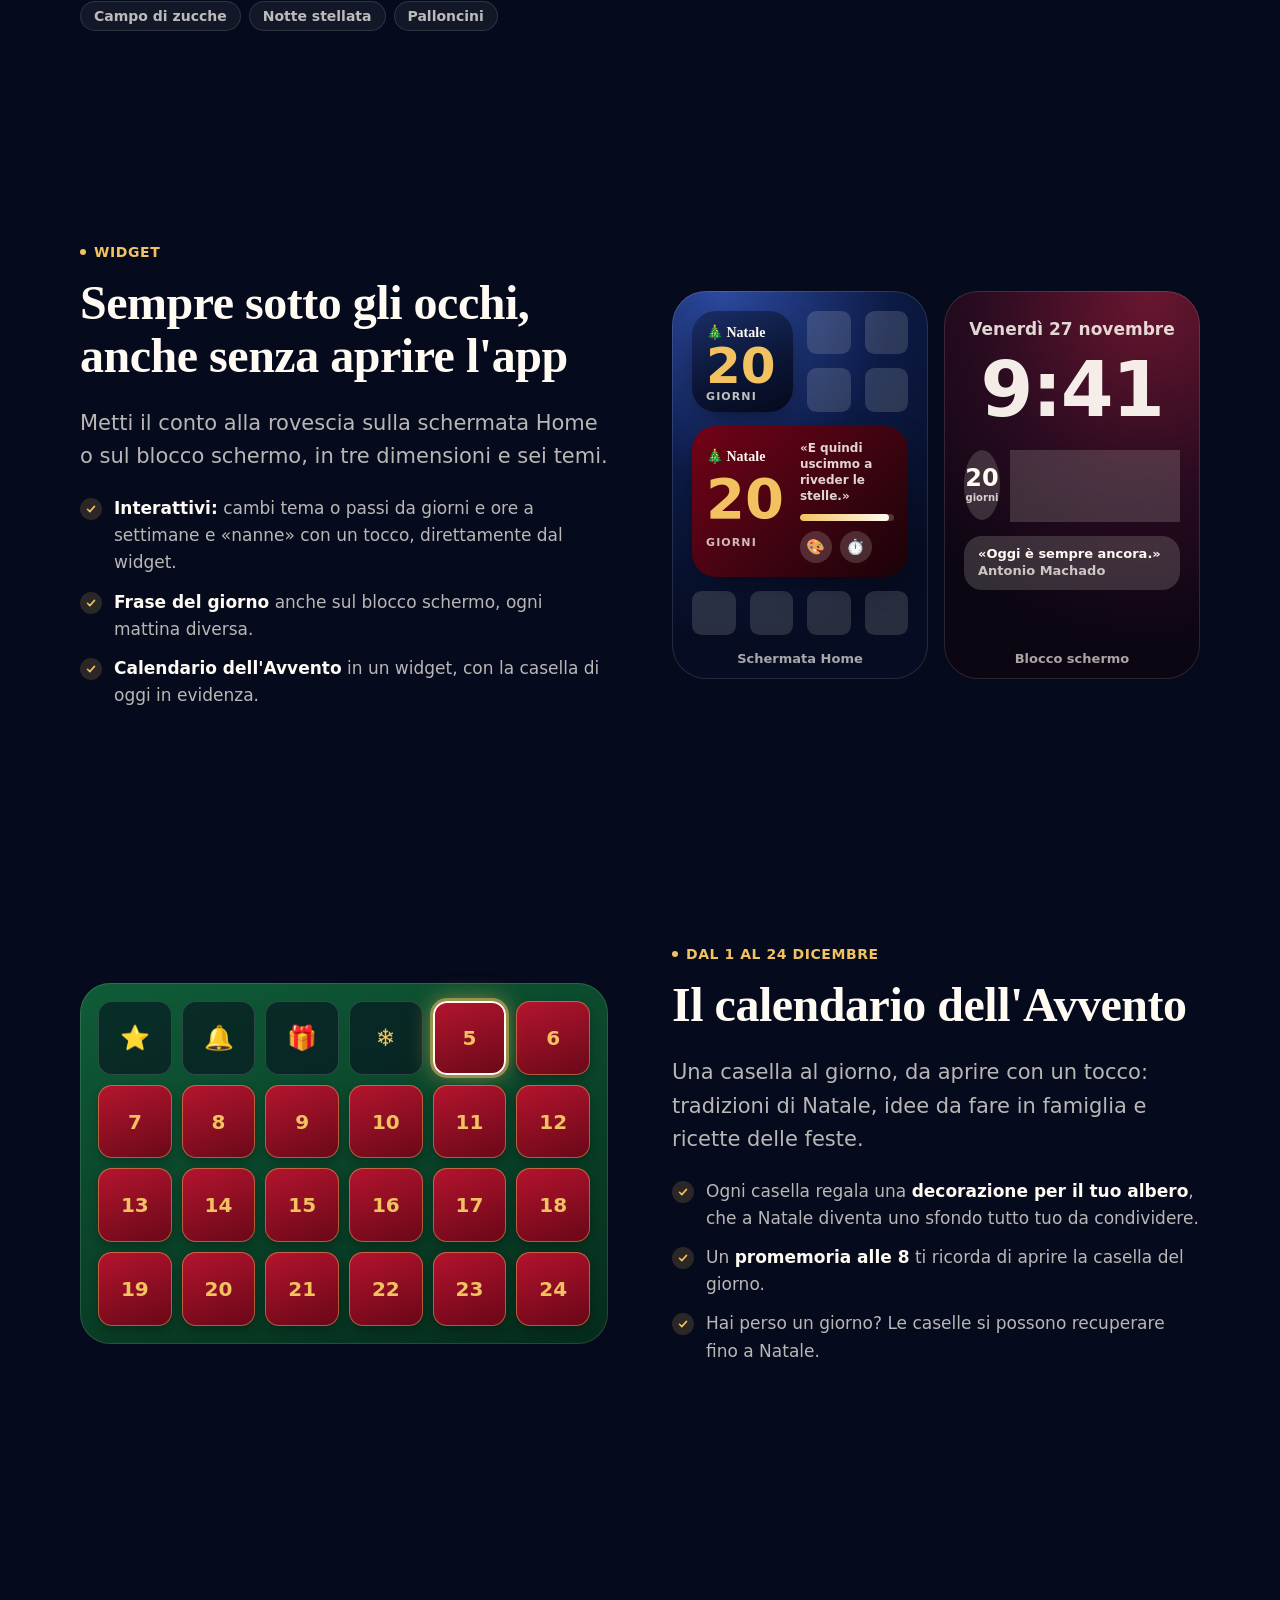
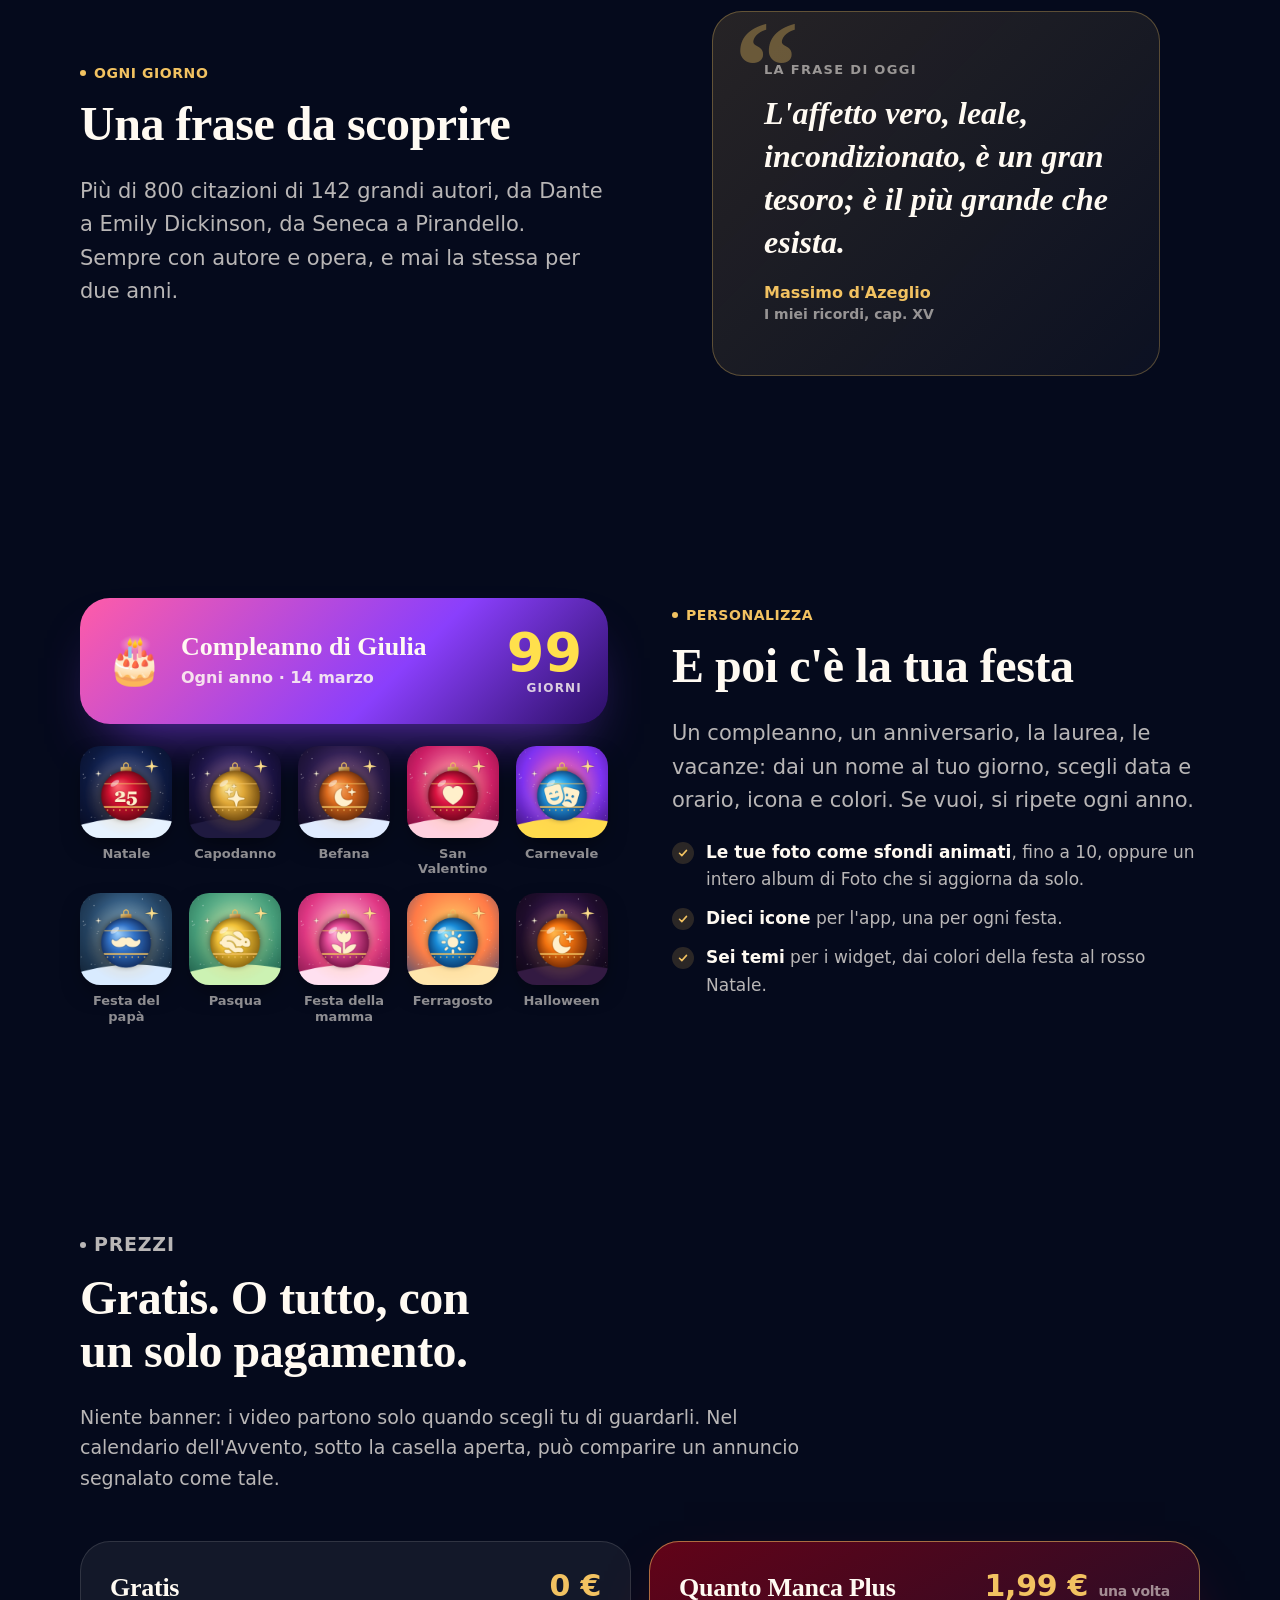
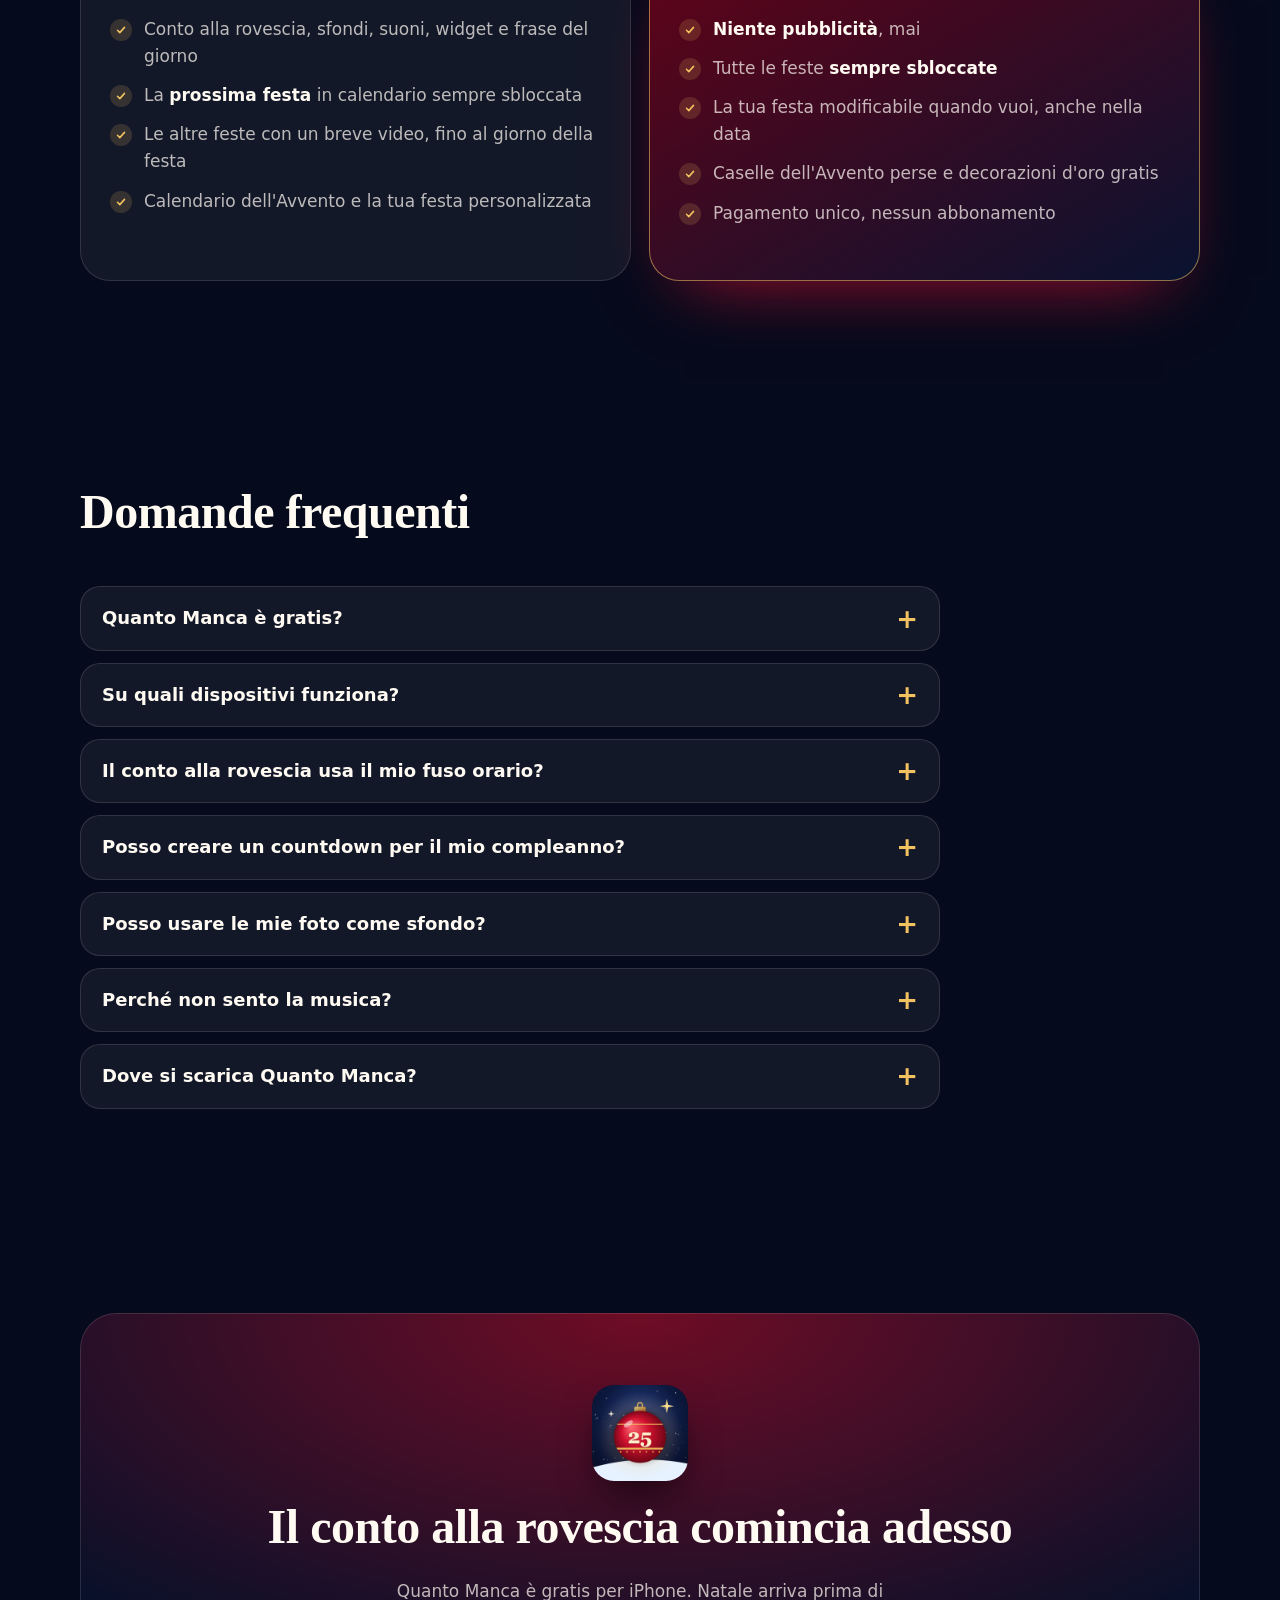
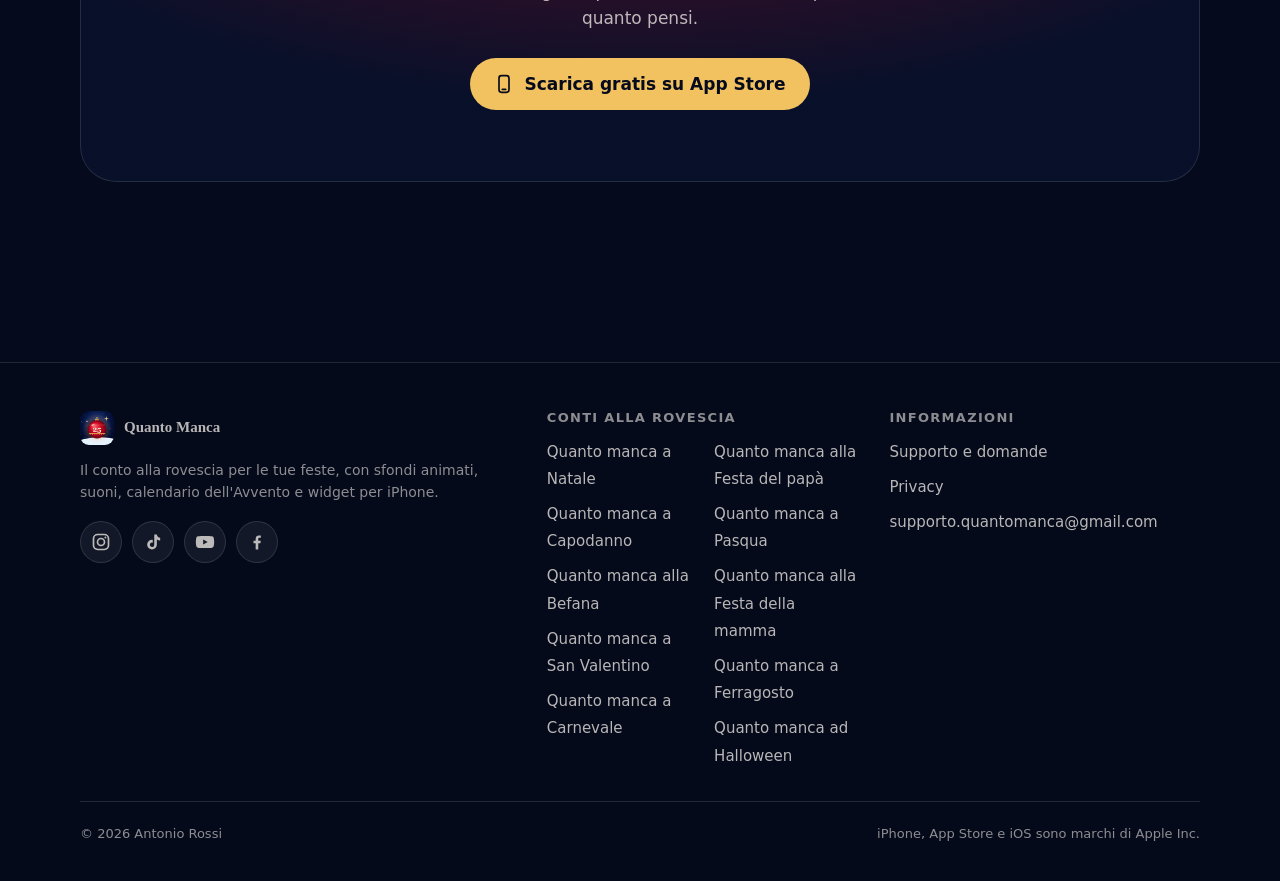
==== commit 53168836: "Aggiorna le date delle feste" ====
--- a/index.html
+++ b/index.html
@@ -112,70 +112,70 @@
 <div class="holiday-grid" data-sort>
 <a class="holiday-card is-next" href="/quanto-manca-a-natale/" style="--c1:#1A2E66;--c2:#0A1433;--c3:#050A1C;--accent:#F2C261" data-rule="fixed:12:25">
 <img src="/assets/icons/natale.png" alt="" width="54" height="54" loading="lazy">
-<span class="hc-days" data-days-to="fixed:12:25"><span data-n>29</span><small data-l>giorni</small></span>
+<span class="hc-days" data-days-to="fixed:12:25"><span data-n>28</span><small data-l>giorni</small></span>
 <span class="hc-name">Natale</span>
 <span class="hc-date" data-date-of="fixed:12:25">ven 25 dic</span>
 <span class="hc-badge">La prossima</span>
 </a>
 <a class="holiday-card" href="/quanto-manca-a-capodanno/" style="--c1:#332466;--c2:#140F33;--c3:#05050F;--accent:#F2C261" data-rule="fixed:1:1">
 <img src="/assets/icons/capodanno.png" alt="" width="54" height="54" loading="lazy">
-<span class="hc-days" data-days-to="fixed:1:1"><span data-n>36</span><small data-l>giorni</small></span>
+<span class="hc-days" data-days-to="fixed:1:1"><span data-n>35</span><small data-l>giorni</small></span>
 <span class="hc-name">Capodanno</span>
 <span class="hc-date" data-date-of="fixed:1:1">ven 1 gen</span>
 <span class="hc-badge" hidden>La prossima</span>
 </a>
 <a class="holiday-card" href="/quanto-manca-alla-befana/" style="--c1:#402961;--c2:#1F1438;--c3:#0A0814;--accent:#FF9E3D" data-rule="fixed:1:6">
 <img src="/assets/icons/befana.png" alt="" width="54" height="54" loading="lazy">
-<span class="hc-days" data-days-to="fixed:1:6"><span data-n>41</span><small data-l>giorni</small></span>
+<span class="hc-days" data-days-to="fixed:1:6"><span data-n>40</span><small data-l>giorni</small></span>
 <span class="hc-name">Befana</span>
 <span class="hc-date" data-date-of="fixed:1:6">mer 6 gen</span>
 <span class="hc-badge" hidden>La prossima</span>
 </a>
 <a class="holiday-card" href="/quanto-manca-a-carnevale/" style="--c1:#F233A6;--c2:#7A2EF7;--c3:#290A4C;--accent:#FFE04C" data-rule="easter:-47">
 <img src="/assets/icons/carnevale.png" alt="" width="54" height="54" loading="lazy">
-<span class="hc-days" data-days-to="easter:-47"><span data-n>75</span><small data-l>giorni</small></span>
+<span class="hc-days" data-days-to="easter:-47"><span data-n>74</span><small data-l>giorni</small></span>
 <span class="hc-name">Carnevale</span>
 <span class="hc-date" data-date-of="easter:-47">mar 9 feb</span>
 <span class="hc-badge" hidden>La prossima</span>
 </a>
 <a class="holiday-card" href="/quanto-manca-a-san-valentino/" style="--c1:#FF6694;--c2:#C71A5C;--c3:#5C082E;--accent:#FFDBEB" data-rule="fixed:2:14">
 <img src="/assets/icons/san-valentino.png" alt="" width="54" height="54" loading="lazy">
-<span class="hc-days" data-days-to="fixed:2:14"><span data-n>80</span><small data-l>giorni</small></span>
+<span class="hc-days" data-days-to="fixed:2:14"><span data-n>79</span><small data-l>giorni</small></span>
 <span class="hc-name">San Valentino</span>
 <span class="hc-date" data-date-of="fixed:2:14">dom 14 feb</span>
 <span class="hc-badge" hidden>La prossima</span>
 </a>
 <a class="holiday-card" href="/quanto-manca-alla-festa-del-papa/" style="--c1:#40739E;--c2:#213B4C;--c3:#0F1F29;--accent:#9EDBFF" data-rule="fixed:3:19">
 <img src="/assets/icons/festa-del-papa.png" alt="" width="54" height="54" loading="lazy">
-<span class="hc-days" data-days-to="fixed:3:19"><span data-n>113</span><small data-l>giorni</small></span>
+<span class="hc-days" data-days-to="fixed:3:19"><span data-n>112</span><small data-l>giorni</small></span>
 <span class="hc-name">Festa del papà</span>
 <span class="hc-date" data-date-of="fixed:3:19">ven 19 mar</span>
 <span class="hc-badge" hidden>La prossima</span>
 </a>
 <a class="holiday-card" href="/quanto-manca-a-pasqua/" style="--c1:#8CD19E;--c2:#409473;--c3:#144C3D;--accent:#FFE666" data-rule="easter:0">
 <img src="/assets/icons/pasqua.png" alt="" width="54" height="54" loading="lazy">
-<span class="hc-days" data-days-to="easter:0"><span data-n>122</span><small data-l>giorni</small></span>
+<span class="hc-days" data-days-to="easter:0"><span data-n>121</span><small data-l>giorni</small></span>
 <span class="hc-name">Pasqua</span>
 <span class="hc-date" data-date-of="easter:0">dom 28 mar</span>
 <span class="hc-badge" hidden>La prossima</span>
 </a>
 <a class="holiday-card" href="/quanto-manca-alla-festa-della-mamma/" style="--c1:#FA9ECC;--c2:#DB2678;--c3:#6B0F3B;--accent:#FFDBEB" data-rule="nth:5:6:2">
 <img src="/assets/icons/festa-della-mamma.png" alt="" width="54" height="54" loading="lazy">
-<span class="hc-days" data-days-to="nth:5:6:2"><span data-n>164</span><small data-l>giorni</small></span>
+<span class="hc-days" data-days-to="nth:5:6:2"><span data-n>163</span><small data-l>giorni</small></span>
 <span class="hc-name">Festa della mamma</span>
 <span class="hc-date" data-date-of="nth:5:6:2">dom 9 mag</span>
 <span class="hc-badge" hidden>La prossima</span>
 </a>
 <a class="holiday-card" href="/quanto-manca-a-ferragosto/" style="--c1:#FFB247;--c2:#FF703D;--c3:#1F3D73;--accent:#FFEB9E" data-rule="fixed:8:15">
 <img src="/assets/icons/ferragosto.png" alt="" width="54" height="54" loading="lazy">
-<span class="hc-days" data-days-to="fixed:8:15"><span data-n>262</span><small data-l>giorni</small></span>
+<span class="hc-days" data-days-to="fixed:8:15"><span data-n>261</span><small data-l>giorni</small></span>
 <span class="hc-name">Ferragosto</span>
 <span class="hc-date" data-date-of="fixed:8:15">dom 15 ago</span>
 <span class="hc-badge" hidden>La prossima</span>
 </a>
 <a class="holiday-card" href="/quanto-manca-ad-halloween/" style="--c1:#3D1A52;--c2:#1A0A24;--c3:#0A050F;--accent:#FF8C1A" data-rule="fixed:10:31">
 <img src="/assets/icons/halloween.png" alt="" width="54" height="54" loading="lazy">
-<span class="hc-days" data-days-to="fixed:10:31"><span data-n>339</span><small data-l>giorni</small></span>
+<span class="hc-days" data-days-to="fixed:10:31"><span data-n>338</span><small data-l>giorni</small></span>
 <span class="hc-name">Halloween</span>
 <span class="hc-date" data-date-of="fixed:10:31">dom 31 ott</span>
 <span class="hc-badge" hidden>La prossima</span>
@@ -261,7 +261,7 @@
 <span class="wall-title">Schermata Home</span>
 </div>
 <div class="wall wall-lock" aria-hidden="true">
-<div class="date">Giovedì 26 novembre</div>
+<div class="date">Venerdì 27 novembre</div>
 <div class="time">9:41</div>
 <div class="lock-widgets">
 <div class="lw lw-circle"><span><b data-days-left>–</b><small>giorni</small></span></div>
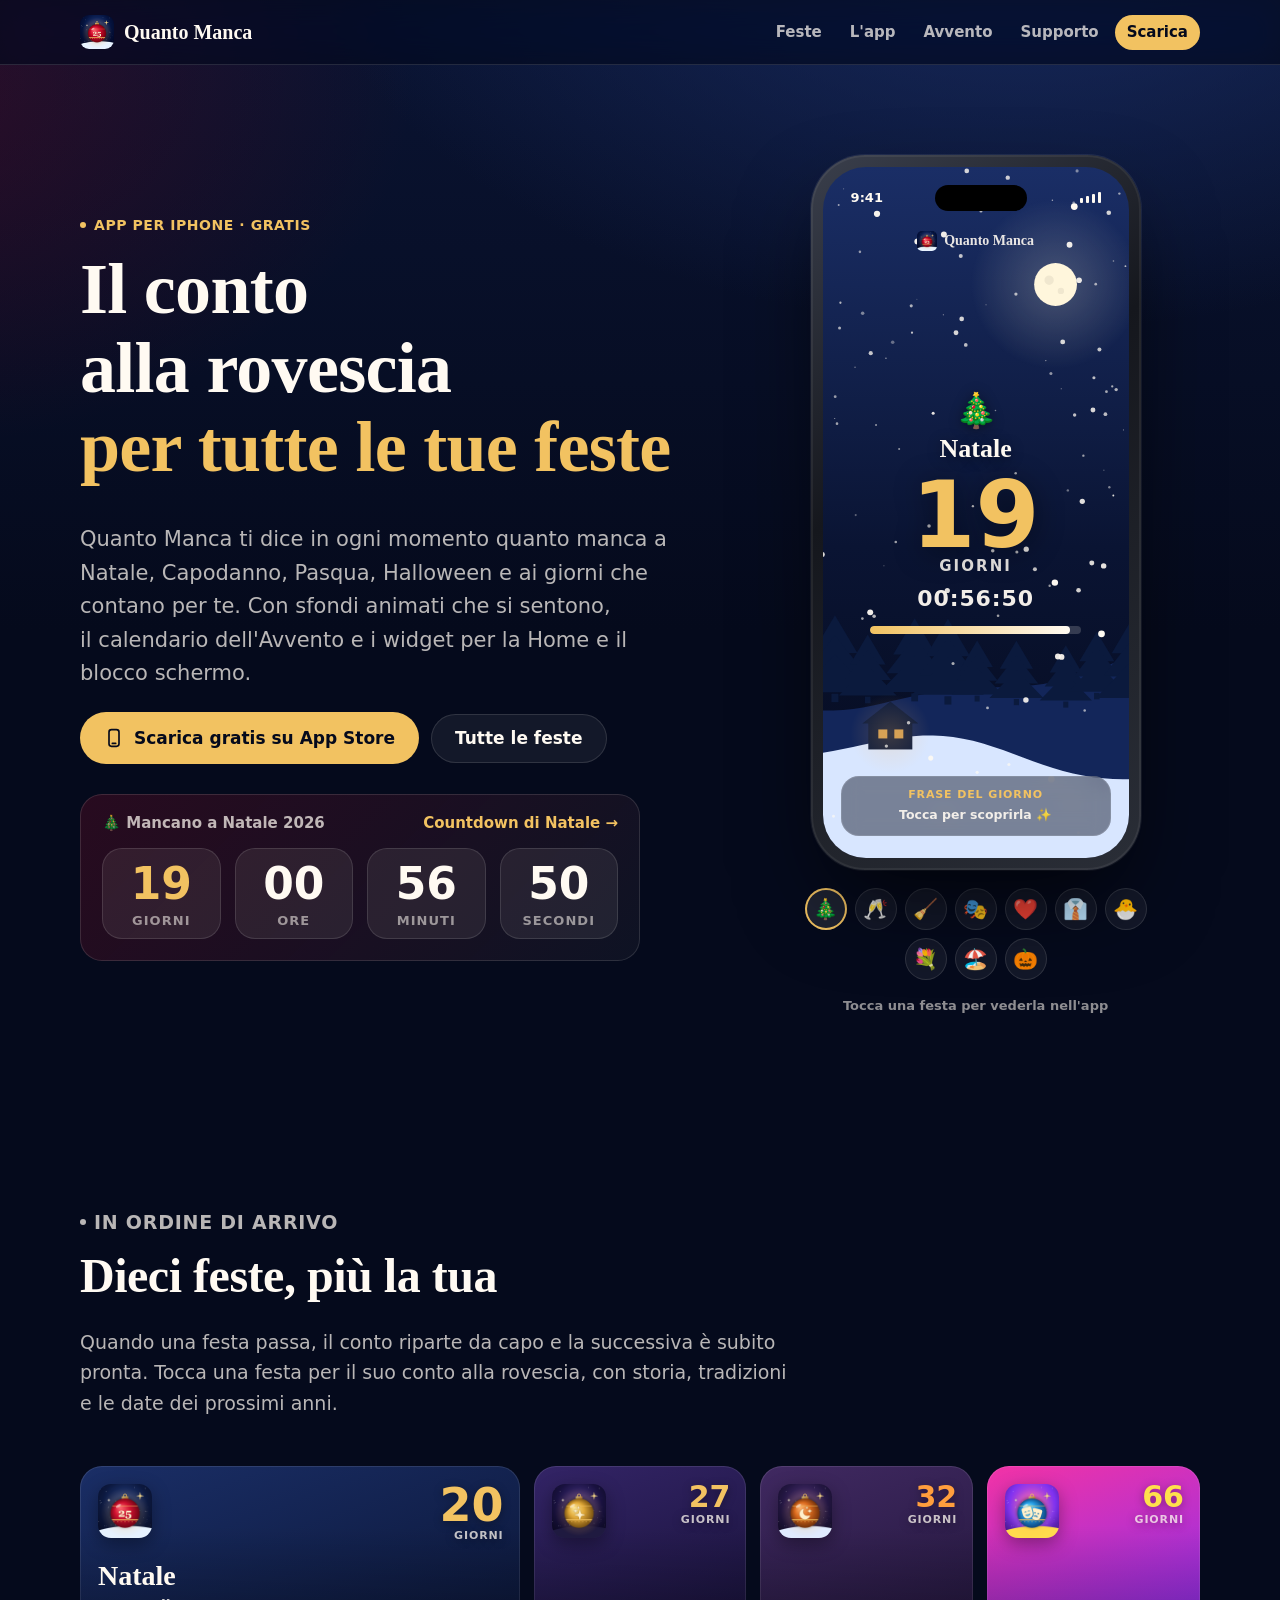
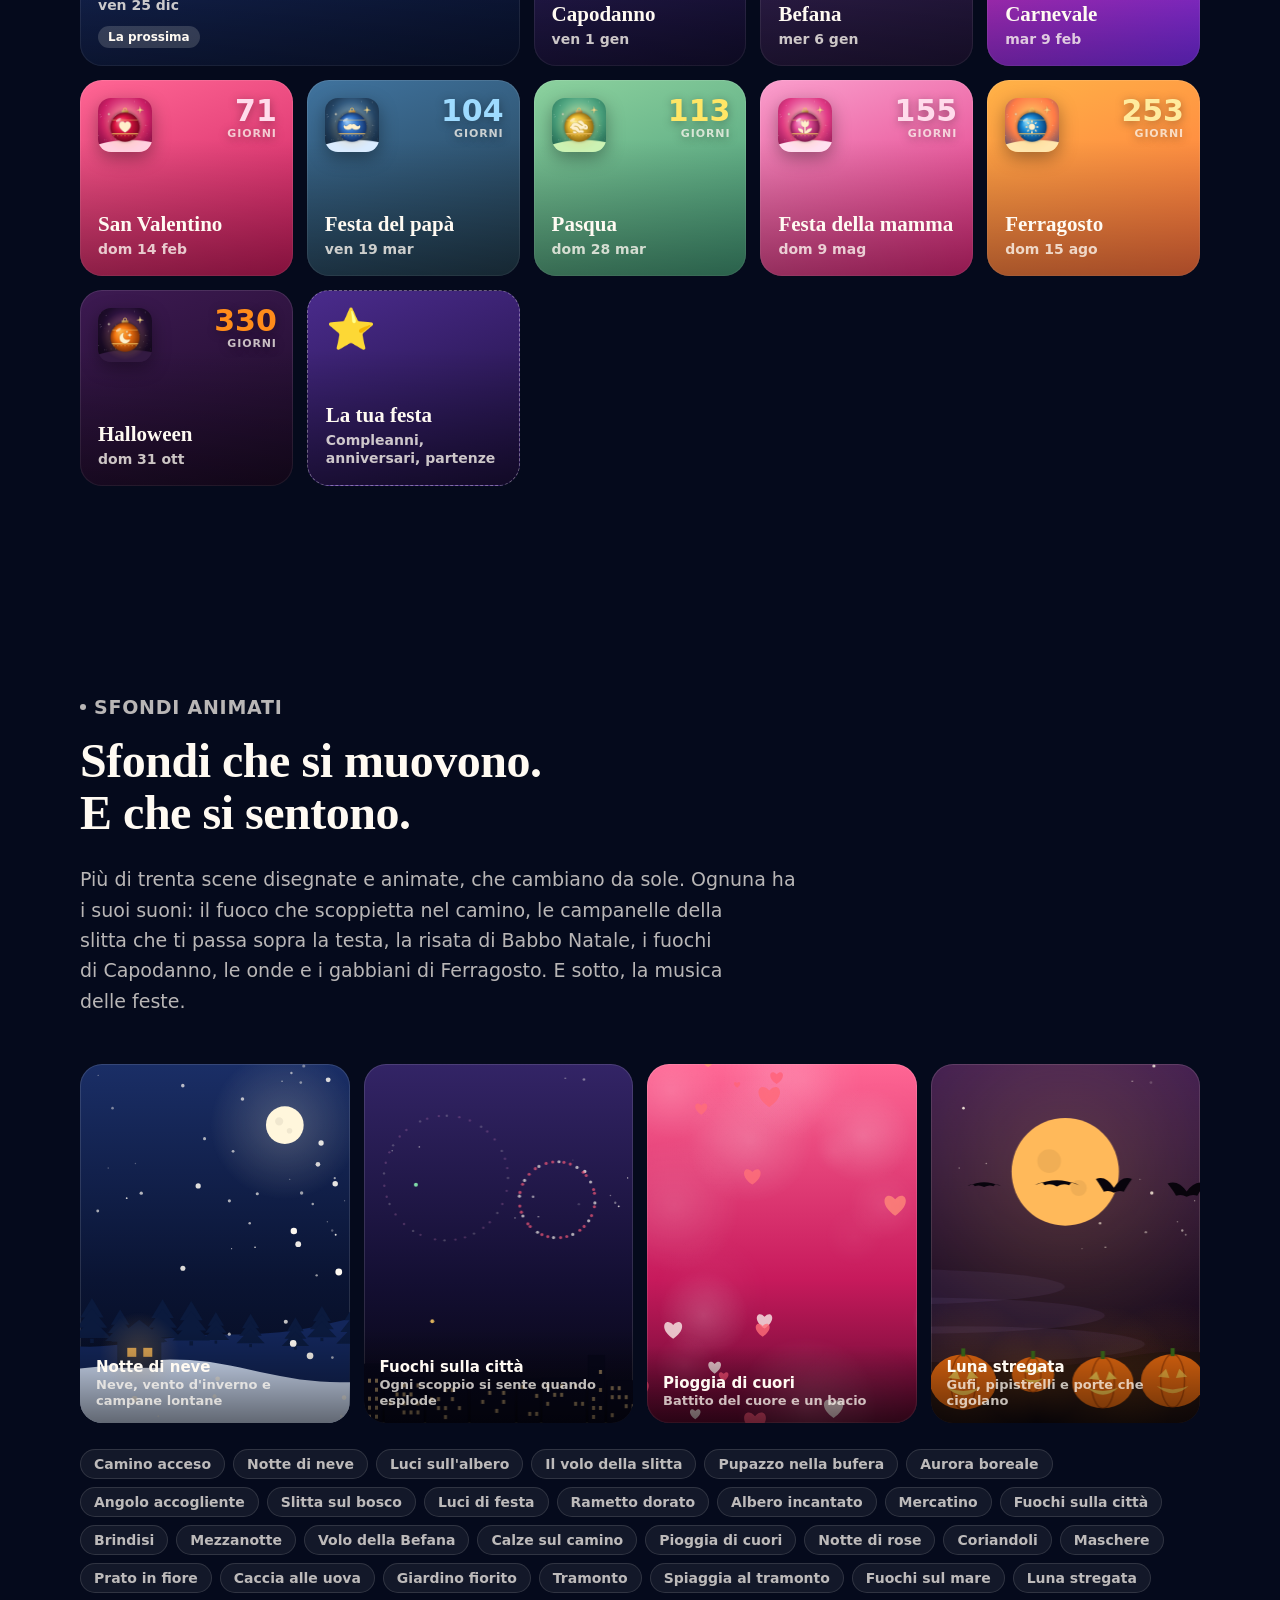
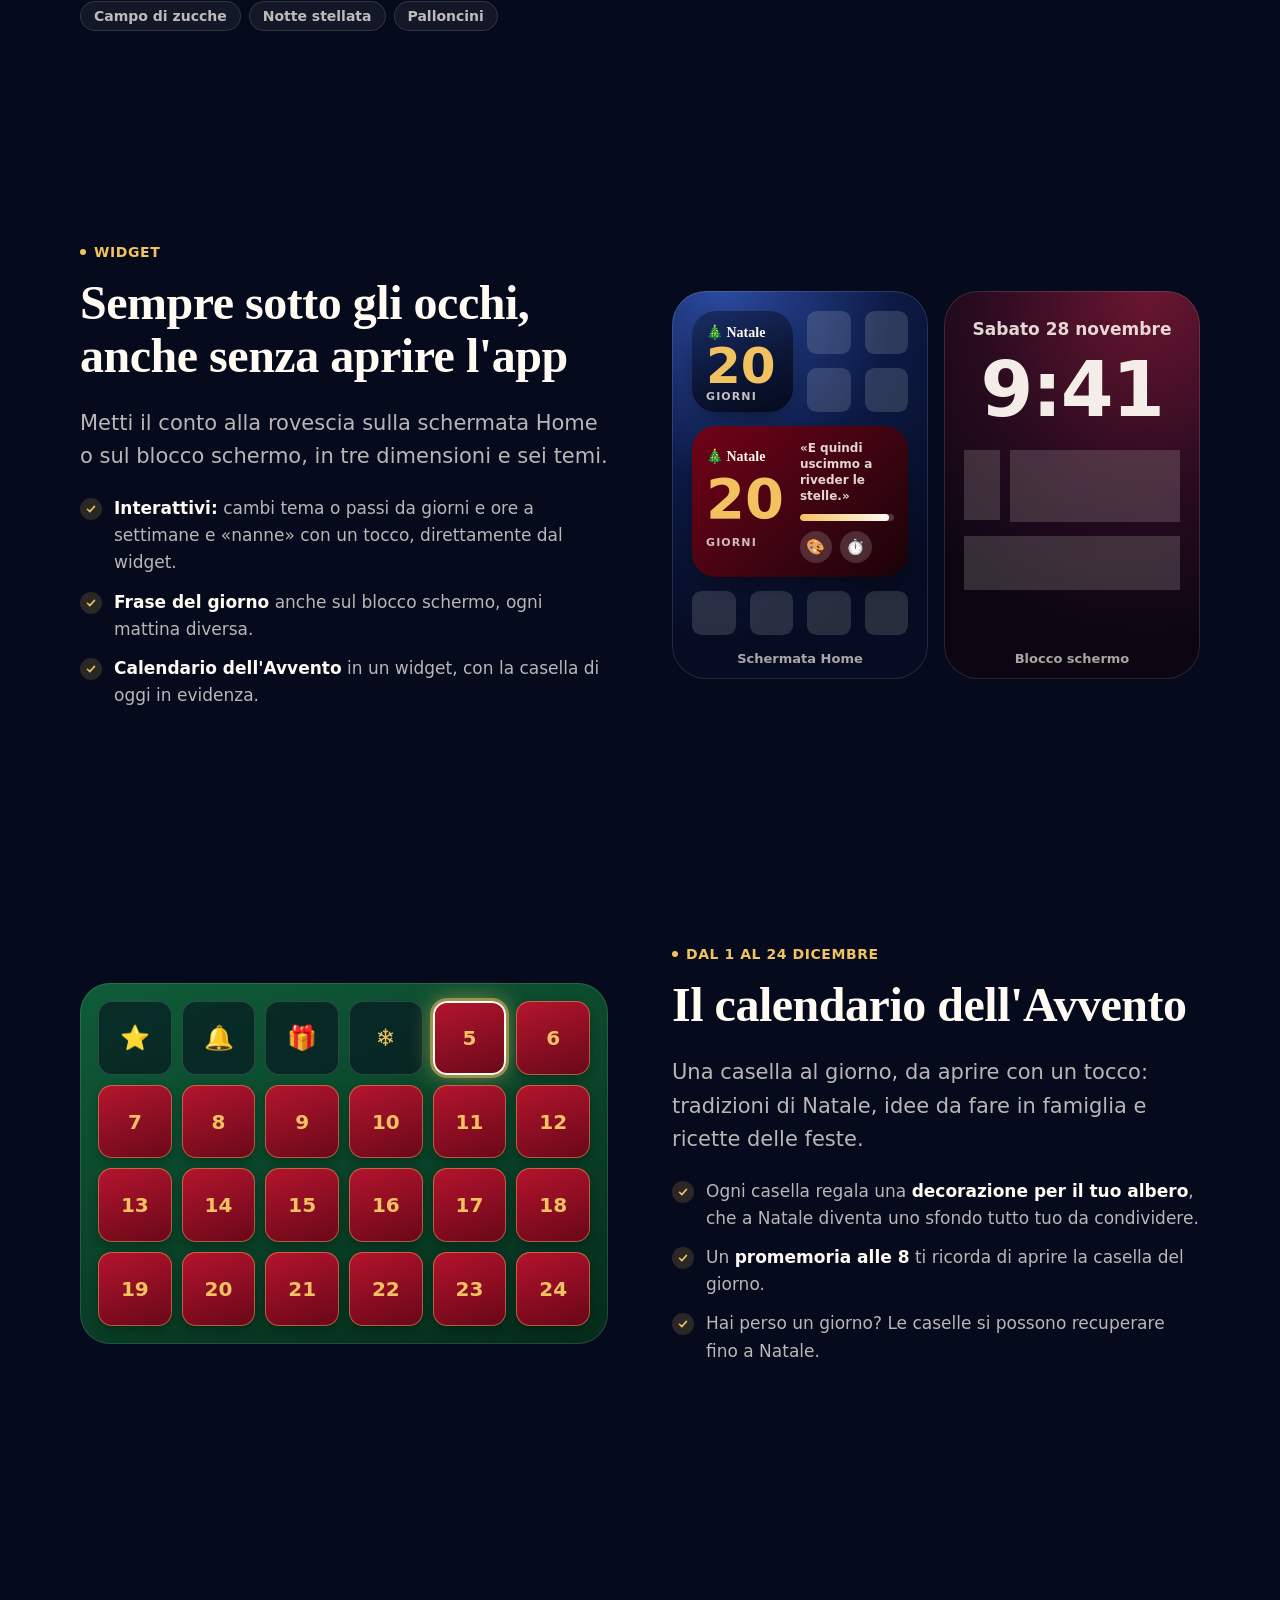
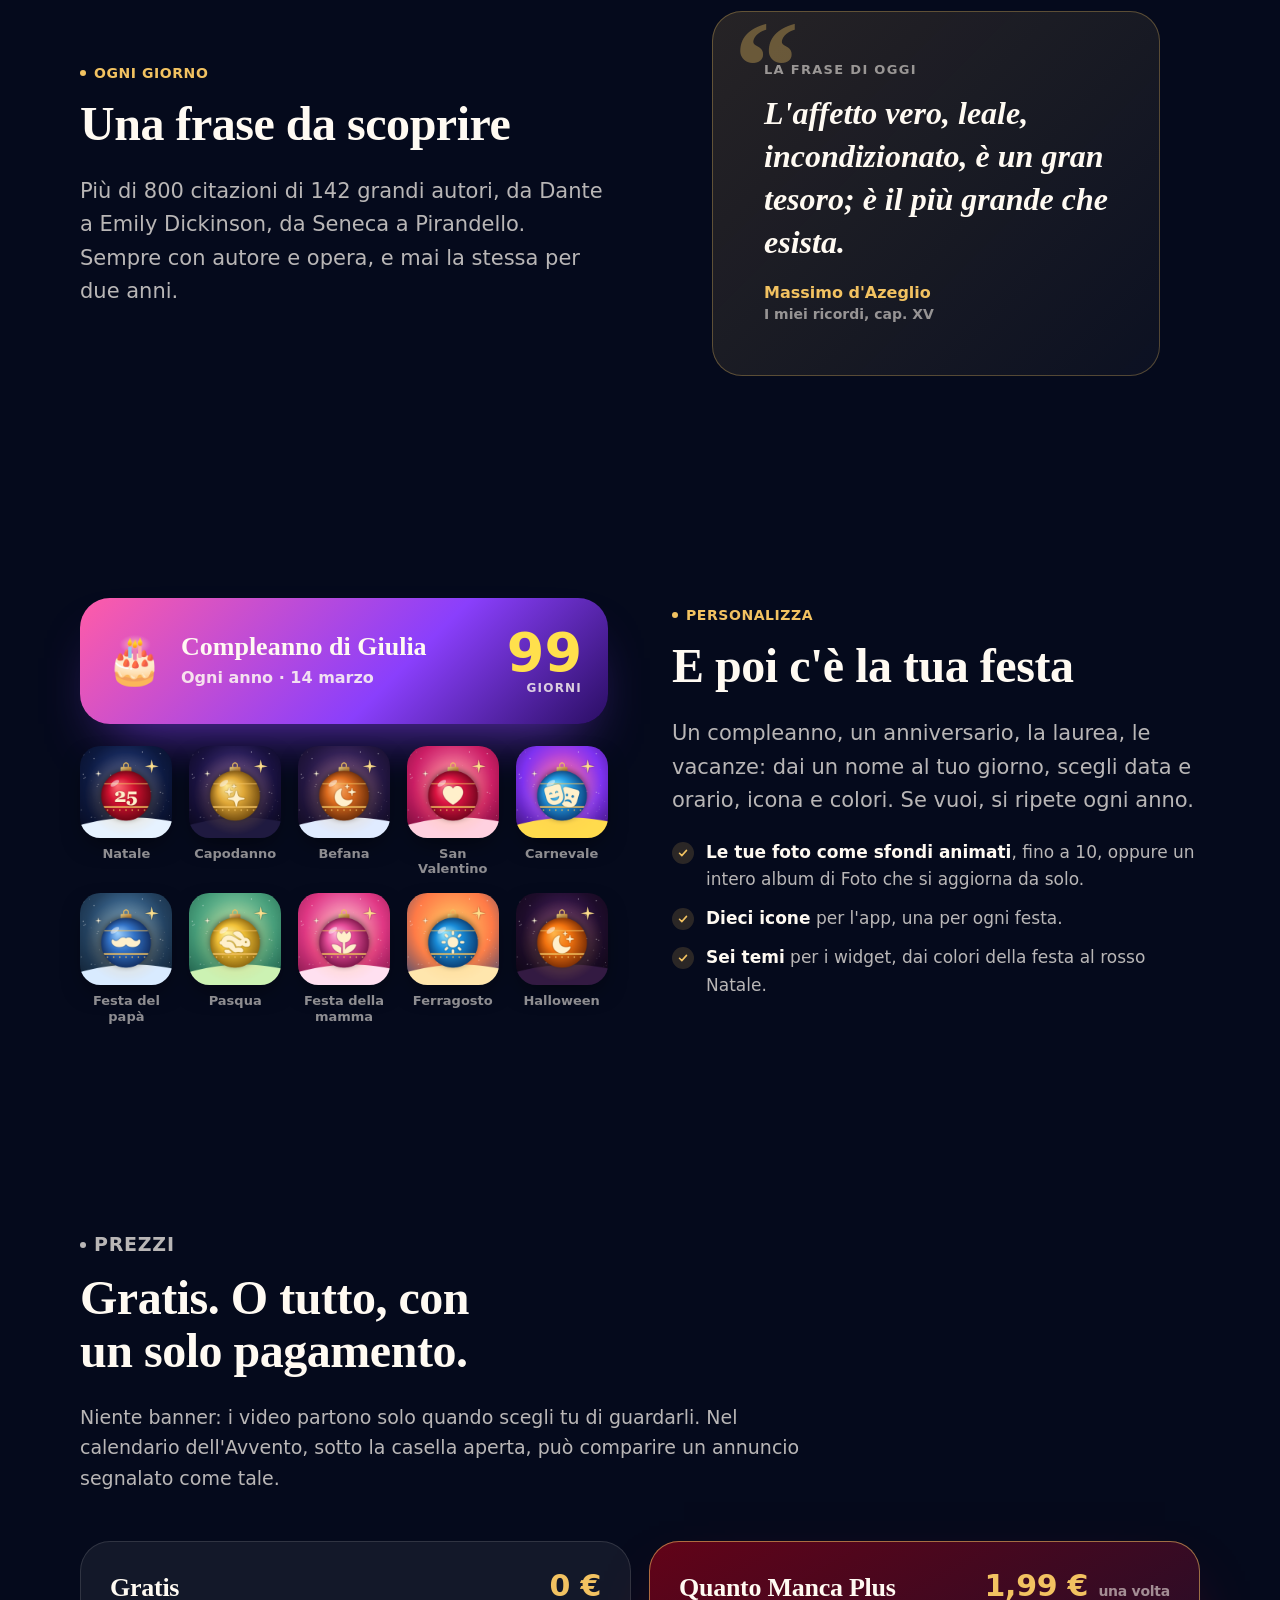
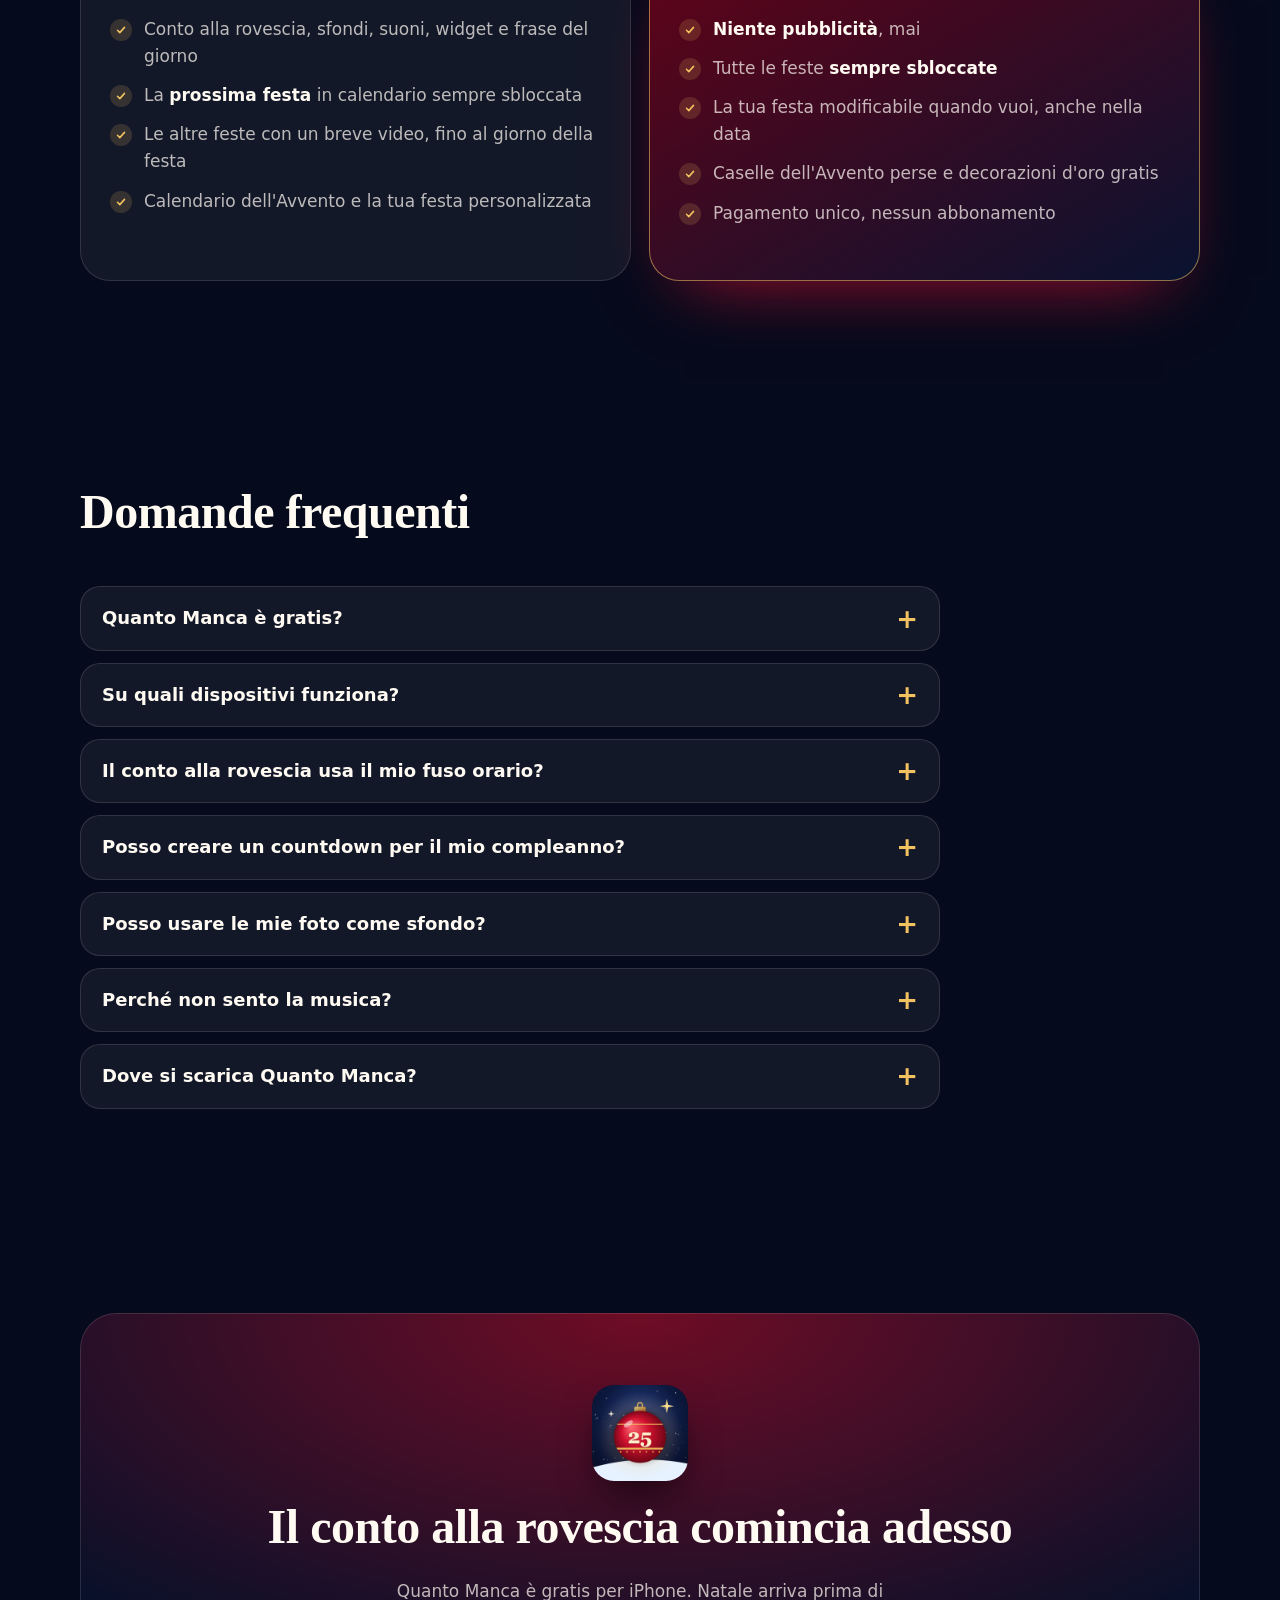
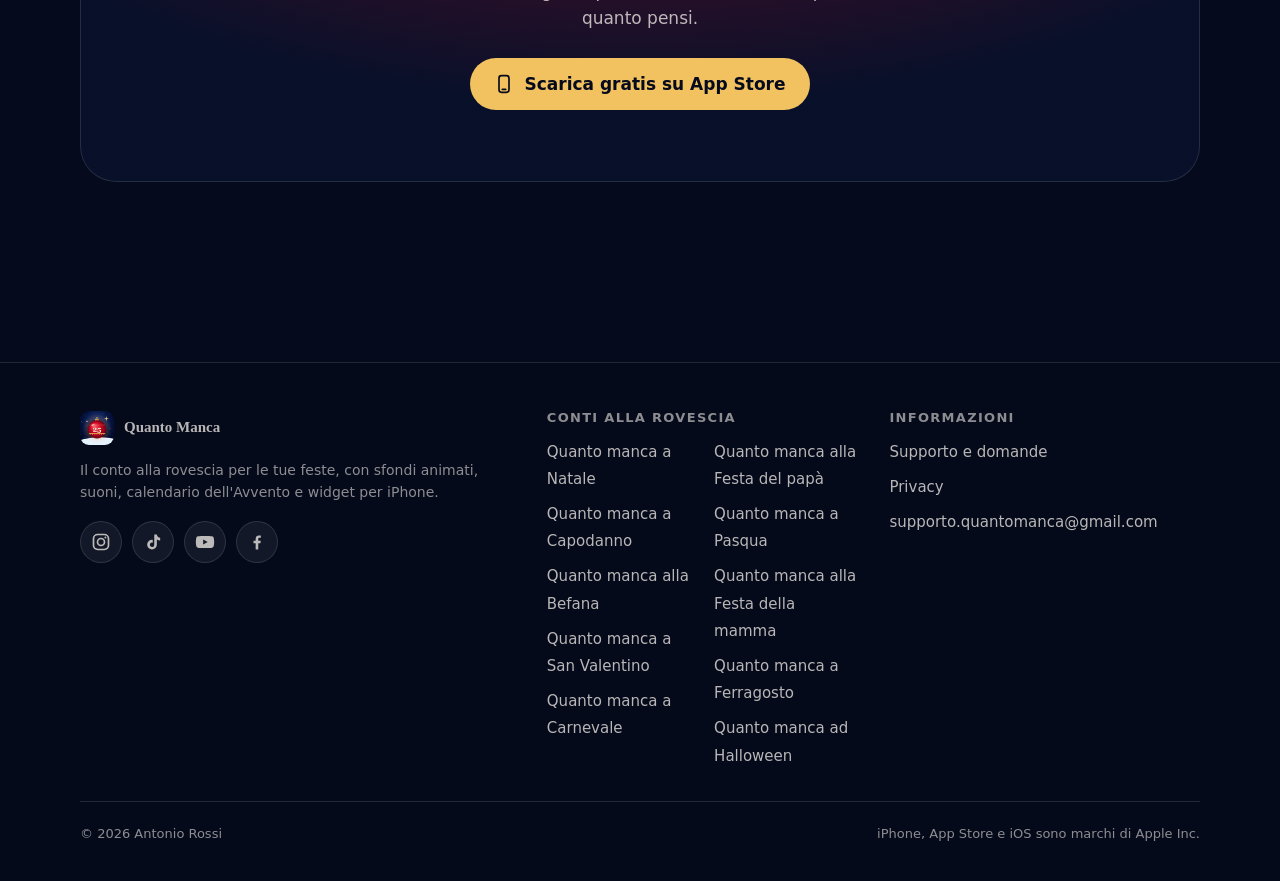
==== commit 98ae9027: "Aggiorna le date delle feste" ====
--- a/index.html
+++ b/index.html
@@ -112,70 +112,70 @@
 <div class="holiday-grid" data-sort>
 <a class="holiday-card is-next" href="/quanto-manca-a-natale/" style="--c1:#1A2E66;--c2:#0A1433;--c3:#050A1C;--accent:#F2C261" data-rule="fixed:12:25">
 <img src="/assets/icons/natale.png" alt="" width="54" height="54" loading="lazy">
-<span class="hc-days" data-days-to="fixed:12:25"><span data-n>28</span><small data-l>giorni</small></span>
+<span class="hc-days" data-days-to="fixed:12:25"><span data-n>27</span><small data-l>giorni</small></span>
 <span class="hc-name">Natale</span>
 <span class="hc-date" data-date-of="fixed:12:25">ven 25 dic</span>
 <span class="hc-badge">La prossima</span>
 </a>
 <a class="holiday-card" href="/quanto-manca-a-capodanno/" style="--c1:#332466;--c2:#140F33;--c3:#05050F;--accent:#F2C261" data-rule="fixed:1:1">
 <img src="/assets/icons/capodanno.png" alt="" width="54" height="54" loading="lazy">
-<span class="hc-days" data-days-to="fixed:1:1"><span data-n>35</span><small data-l>giorni</small></span>
+<span class="hc-days" data-days-to="fixed:1:1"><span data-n>34</span><small data-l>giorni</small></span>
 <span class="hc-name">Capodanno</span>
 <span class="hc-date" data-date-of="fixed:1:1">ven 1 gen</span>
 <span class="hc-badge" hidden>La prossima</span>
 </a>
 <a class="holiday-card" href="/quanto-manca-alla-befana/" style="--c1:#402961;--c2:#1F1438;--c3:#0A0814;--accent:#FF9E3D" data-rule="fixed:1:6">
 <img src="/assets/icons/befana.png" alt="" width="54" height="54" loading="lazy">
-<span class="hc-days" data-days-to="fixed:1:6"><span data-n>40</span><small data-l>giorni</small></span>
+<span class="hc-days" data-days-to="fixed:1:6"><span data-n>39</span><small data-l>giorni</small></span>
 <span class="hc-name">Befana</span>
 <span class="hc-date" data-date-of="fixed:1:6">mer 6 gen</span>
 <span class="hc-badge" hidden>La prossima</span>
 </a>
 <a class="holiday-card" href="/quanto-manca-a-carnevale/" style="--c1:#F233A6;--c2:#7A2EF7;--c3:#290A4C;--accent:#FFE04C" data-rule="easter:-47">
 <img src="/assets/icons/carnevale.png" alt="" width="54" height="54" loading="lazy">
-<span class="hc-days" data-days-to="easter:-47"><span data-n>74</span><small data-l>giorni</small></span>
+<span class="hc-days" data-days-to="easter:-47"><span data-n>73</span><small data-l>giorni</small></span>
 <span class="hc-name">Carnevale</span>
 <span class="hc-date" data-date-of="easter:-47">mar 9 feb</span>
 <span class="hc-badge" hidden>La prossima</span>
 </a>
 <a class="holiday-card" href="/quanto-manca-a-san-valentino/" style="--c1:#FF6694;--c2:#C71A5C;--c3:#5C082E;--accent:#FFDBEB" data-rule="fixed:2:14">
 <img src="/assets/icons/san-valentino.png" alt="" width="54" height="54" loading="lazy">
-<span class="hc-days" data-days-to="fixed:2:14"><span data-n>79</span><small data-l>giorni</small></span>
+<span class="hc-days" data-days-to="fixed:2:14"><span data-n>78</span><small data-l>giorni</small></span>
 <span class="hc-name">San Valentino</span>
 <span class="hc-date" data-date-of="fixed:2:14">dom 14 feb</span>
 <span class="hc-badge" hidden>La prossima</span>
 </a>
 <a class="holiday-card" href="/quanto-manca-alla-festa-del-papa/" style="--c1:#40739E;--c2:#213B4C;--c3:#0F1F29;--accent:#9EDBFF" data-rule="fixed:3:19">
 <img src="/assets/icons/festa-del-papa.png" alt="" width="54" height="54" loading="lazy">
-<span class="hc-days" data-days-to="fixed:3:19"><span data-n>112</span><small data-l>giorni</small></span>
+<span class="hc-days" data-days-to="fixed:3:19"><span data-n>111</span><small data-l>giorni</small></span>
 <span class="hc-name">Festa del papà</span>
 <span class="hc-date" data-date-of="fixed:3:19">ven 19 mar</span>
 <span class="hc-badge" hidden>La prossima</span>
 </a>
 <a class="holiday-card" href="/quanto-manca-a-pasqua/" style="--c1:#8CD19E;--c2:#409473;--c3:#144C3D;--accent:#FFE666" data-rule="easter:0">
 <img src="/assets/icons/pasqua.png" alt="" width="54" height="54" loading="lazy">
-<span class="hc-days" data-days-to="easter:0"><span data-n>121</span><small data-l>giorni</small></span>
+<span class="hc-days" data-days-to="easter:0"><span data-n>120</span><small data-l>giorni</small></span>
 <span class="hc-name">Pasqua</span>
 <span class="hc-date" data-date-of="easter:0">dom 28 mar</span>
 <span class="hc-badge" hidden>La prossima</span>
 </a>
 <a class="holiday-card" href="/quanto-manca-alla-festa-della-mamma/" style="--c1:#FA9ECC;--c2:#DB2678;--c3:#6B0F3B;--accent:#FFDBEB" data-rule="nth:5:6:2">
 <img src="/assets/icons/festa-della-mamma.png" alt="" width="54" height="54" loading="lazy">
-<span class="hc-days" data-days-to="nth:5:6:2"><span data-n>163</span><small data-l>giorni</small></span>
+<span class="hc-days" data-days-to="nth:5:6:2"><span data-n>162</span><small data-l>giorni</small></span>
 <span class="hc-name">Festa della mamma</span>
 <span class="hc-date" data-date-of="nth:5:6:2">dom 9 mag</span>
 <span class="hc-badge" hidden>La prossima</span>
 </a>
 <a class="holiday-card" href="/quanto-manca-a-ferragosto/" style="--c1:#FFB247;--c2:#FF703D;--c3:#1F3D73;--accent:#FFEB9E" data-rule="fixed:8:15">
 <img src="/assets/icons/ferragosto.png" alt="" width="54" height="54" loading="lazy">
-<span class="hc-days" data-days-to="fixed:8:15"><span data-n>261</span><small data-l>giorni</small></span>
+<span class="hc-days" data-days-to="fixed:8:15"><span data-n>260</span><small data-l>giorni</small></span>
 <span class="hc-name">Ferragosto</span>
 <span class="hc-date" data-date-of="fixed:8:15">dom 15 ago</span>
 <span class="hc-badge" hidden>La prossima</span>
 </a>
 <a class="holiday-card" href="/quanto-manca-ad-halloween/" style="--c1:#3D1A52;--c2:#1A0A24;--c3:#0A050F;--accent:#FF8C1A" data-rule="fixed:10:31">
 <img src="/assets/icons/halloween.png" alt="" width="54" height="54" loading="lazy">
-<span class="hc-days" data-days-to="fixed:10:31"><span data-n>338</span><small data-l>giorni</small></span>
+<span class="hc-days" data-days-to="fixed:10:31"><span data-n>337</span><small data-l>giorni</small></span>
 <span class="hc-name">Halloween</span>
 <span class="hc-date" data-date-of="fixed:10:31">dom 31 ott</span>
 <span class="hc-badge" hidden>La prossima</span>
@@ -261,7 +261,7 @@
 <span class="wall-title">Schermata Home</span>
 </div>
 <div class="wall wall-lock" aria-hidden="true">
-<div class="date">Venerdì 27 novembre</div>
+<div class="date">Sabato 28 novembre</div>
 <div class="time">9:41</div>
 <div class="lock-widgets">
 <div class="lw lw-circle"><span><b data-days-left>–</b><small>giorni</small></span></div>
